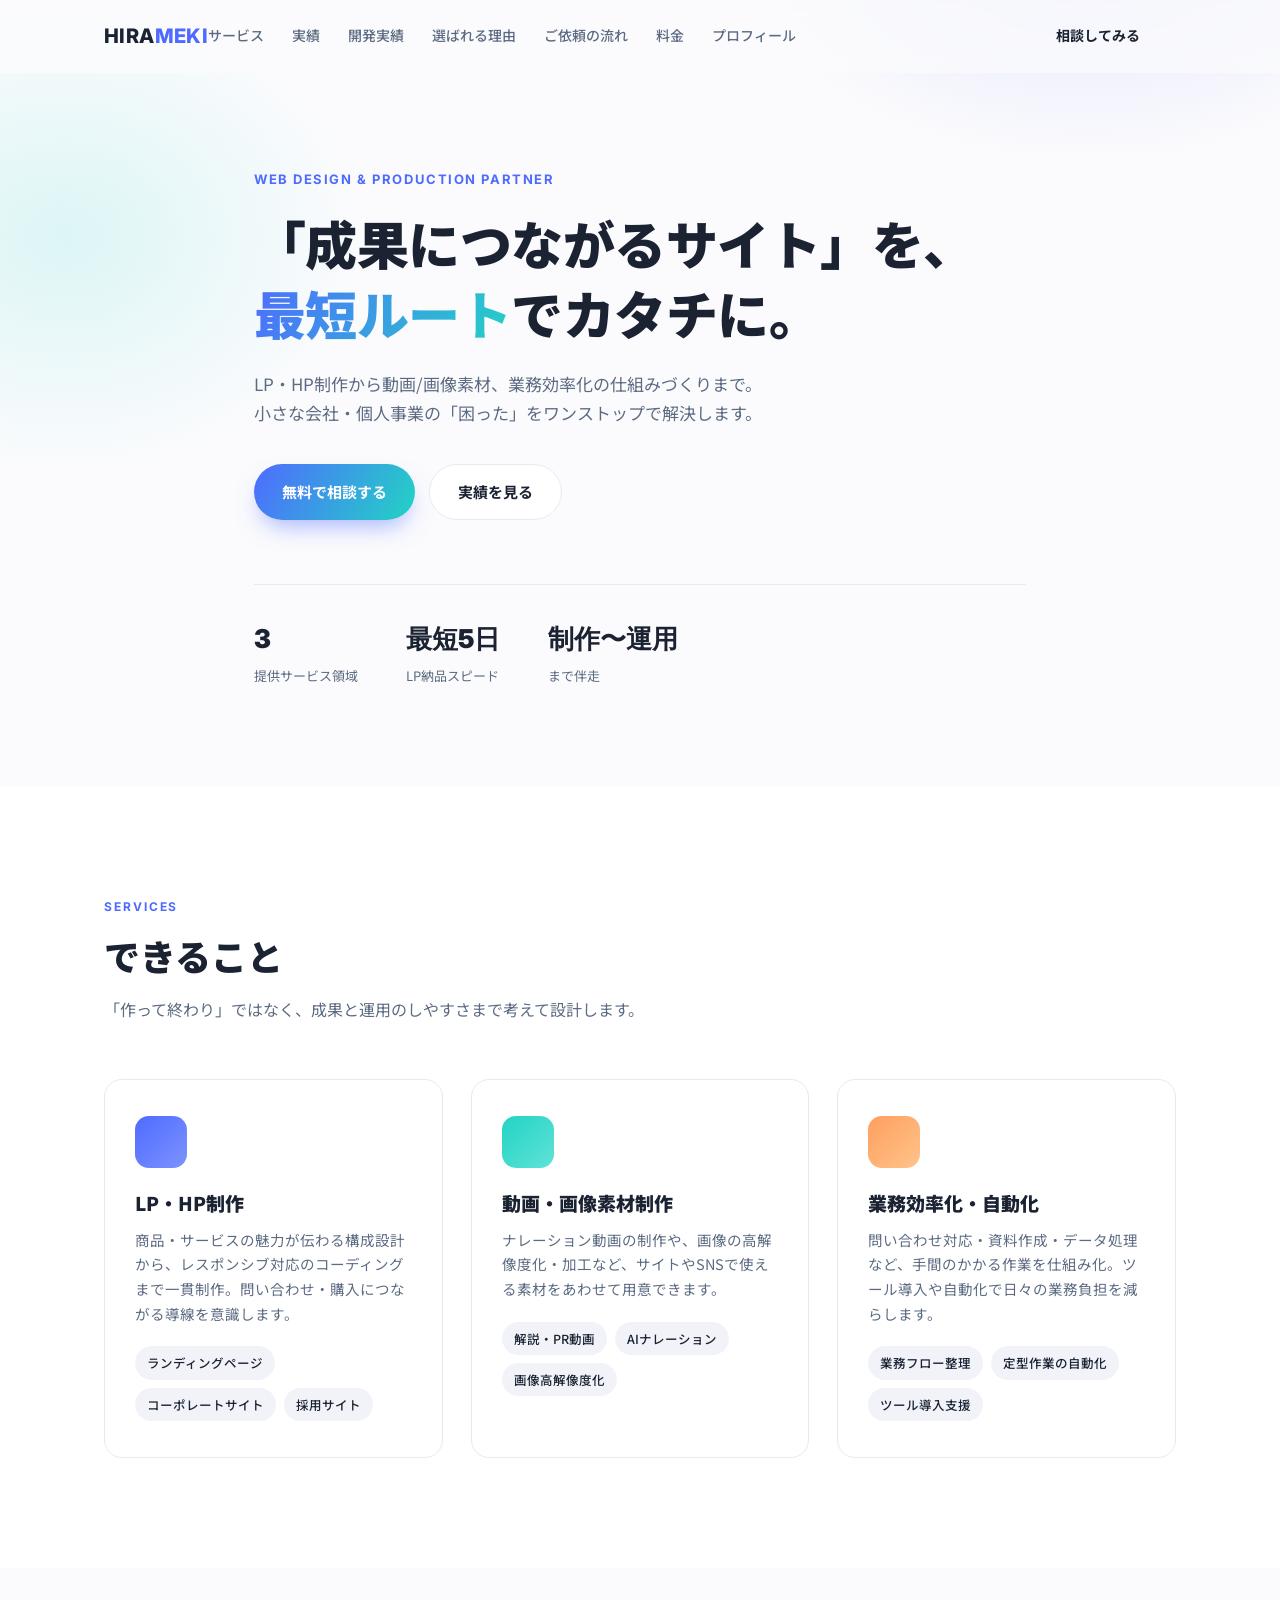
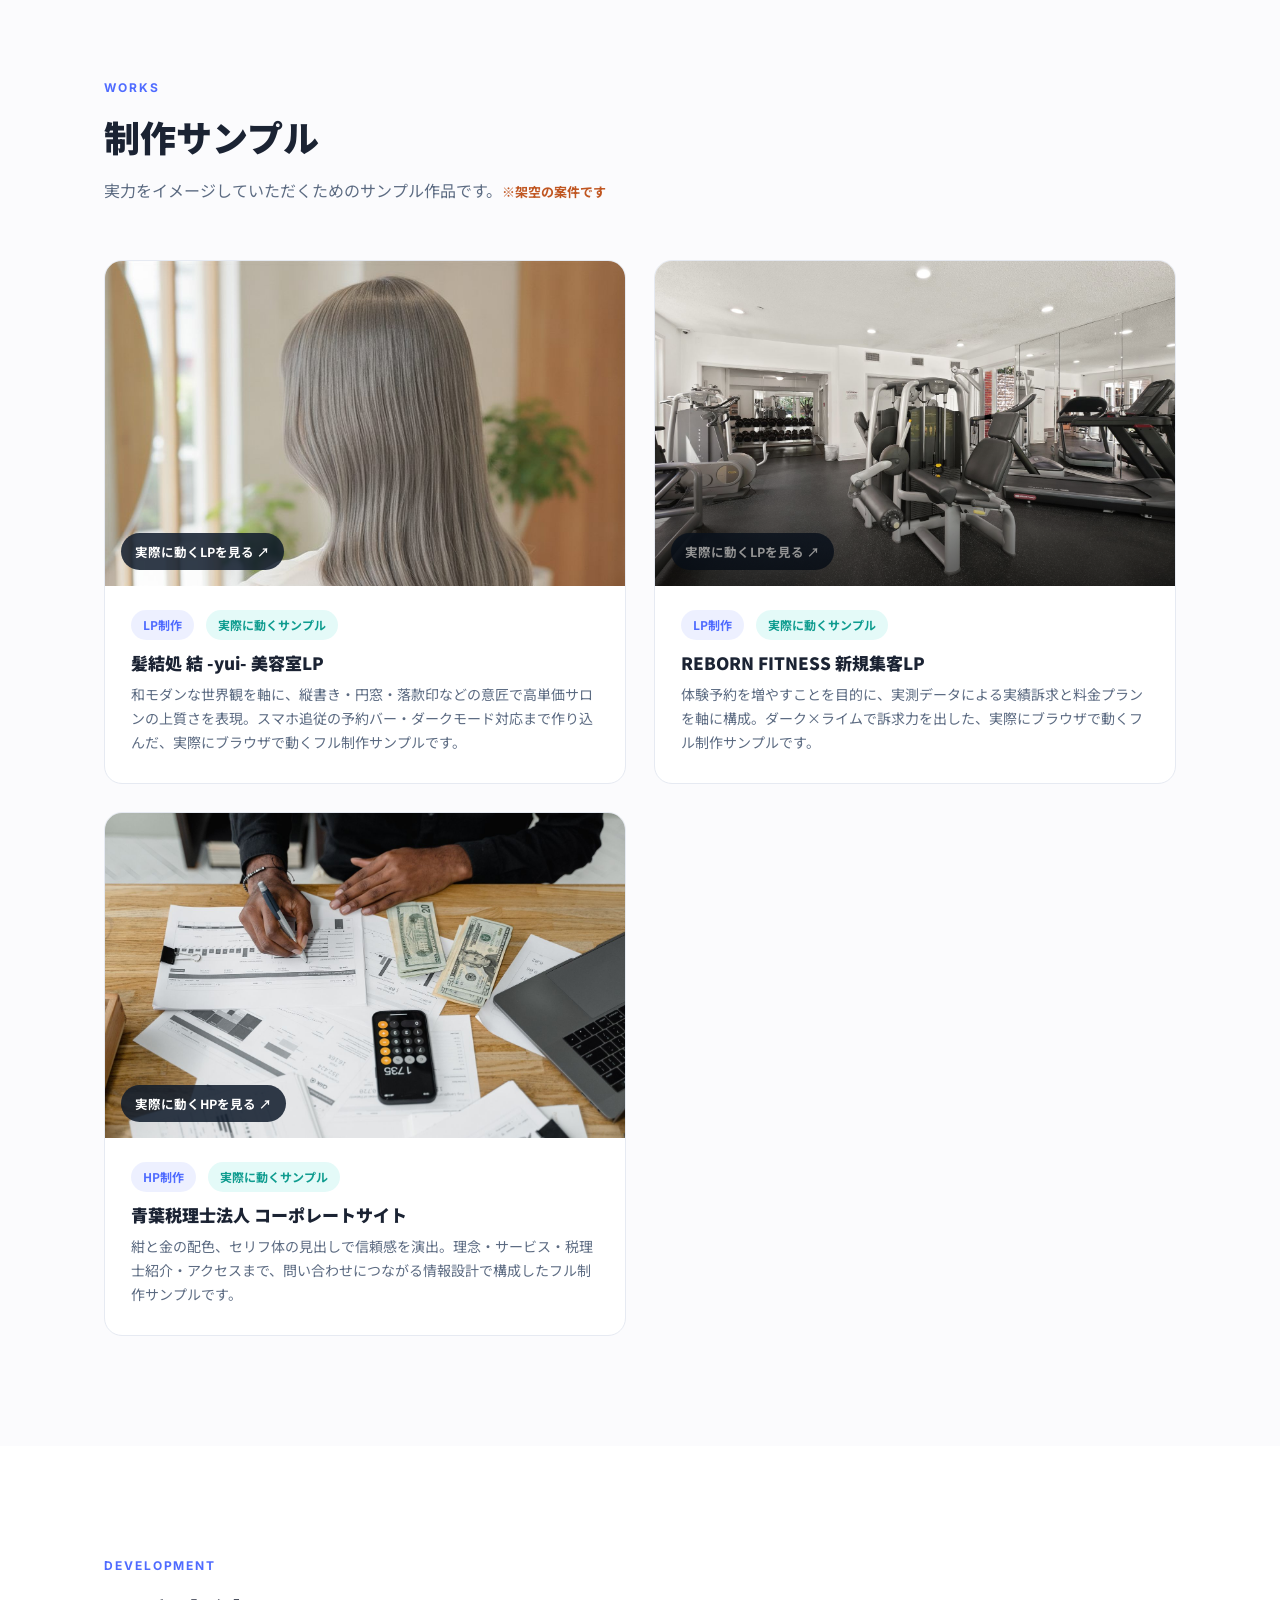
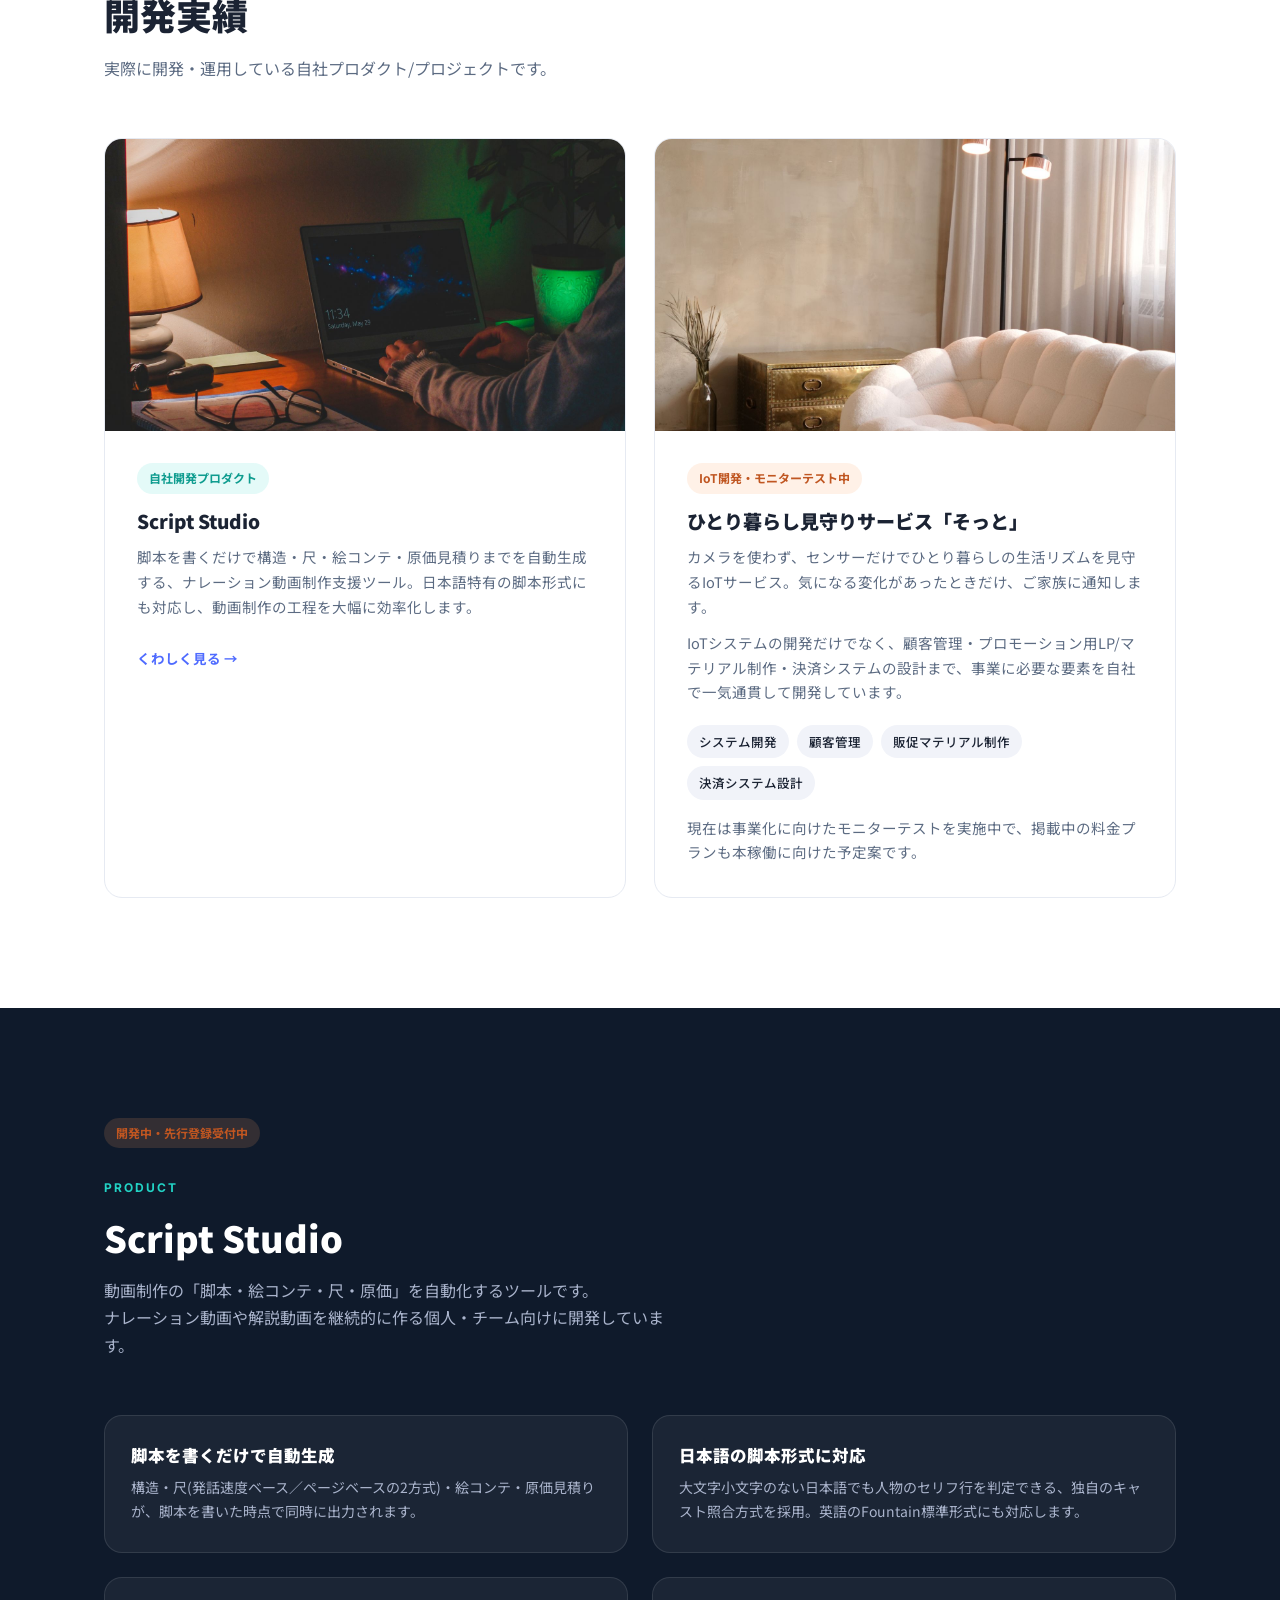
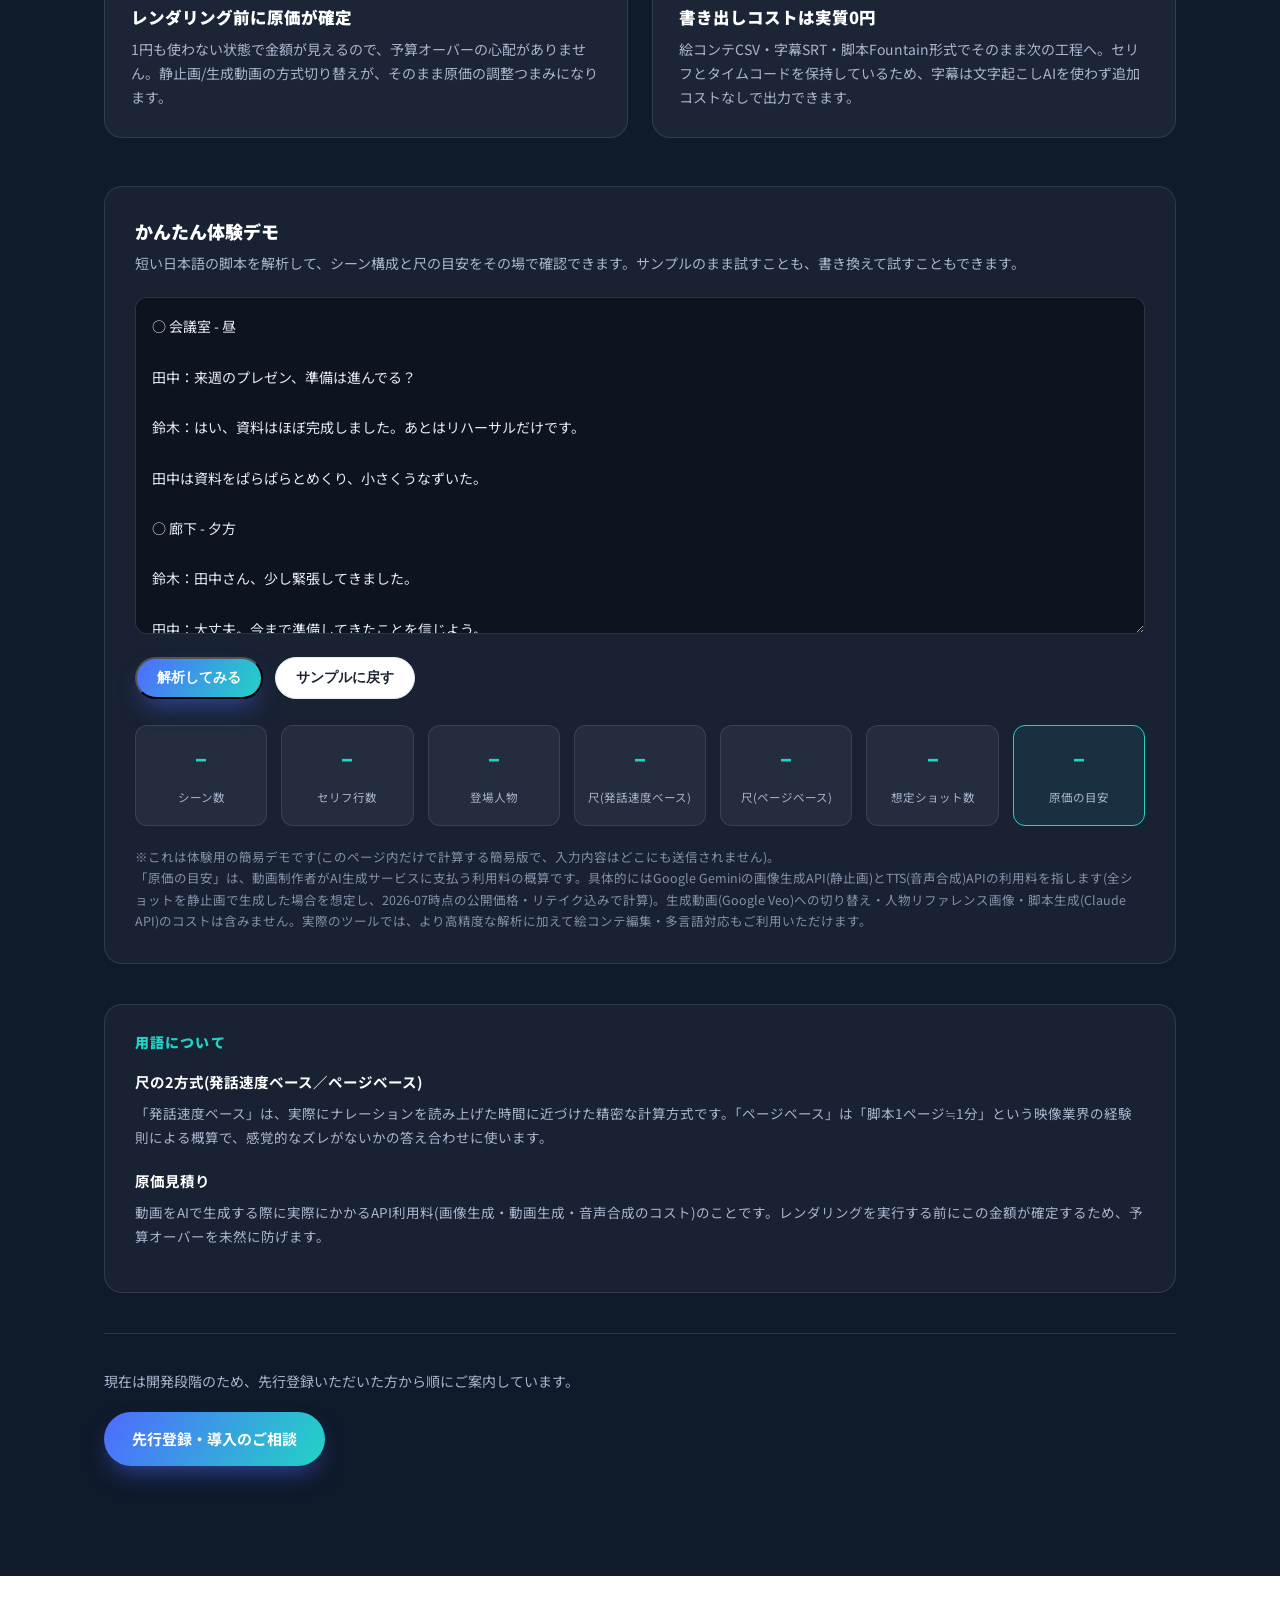
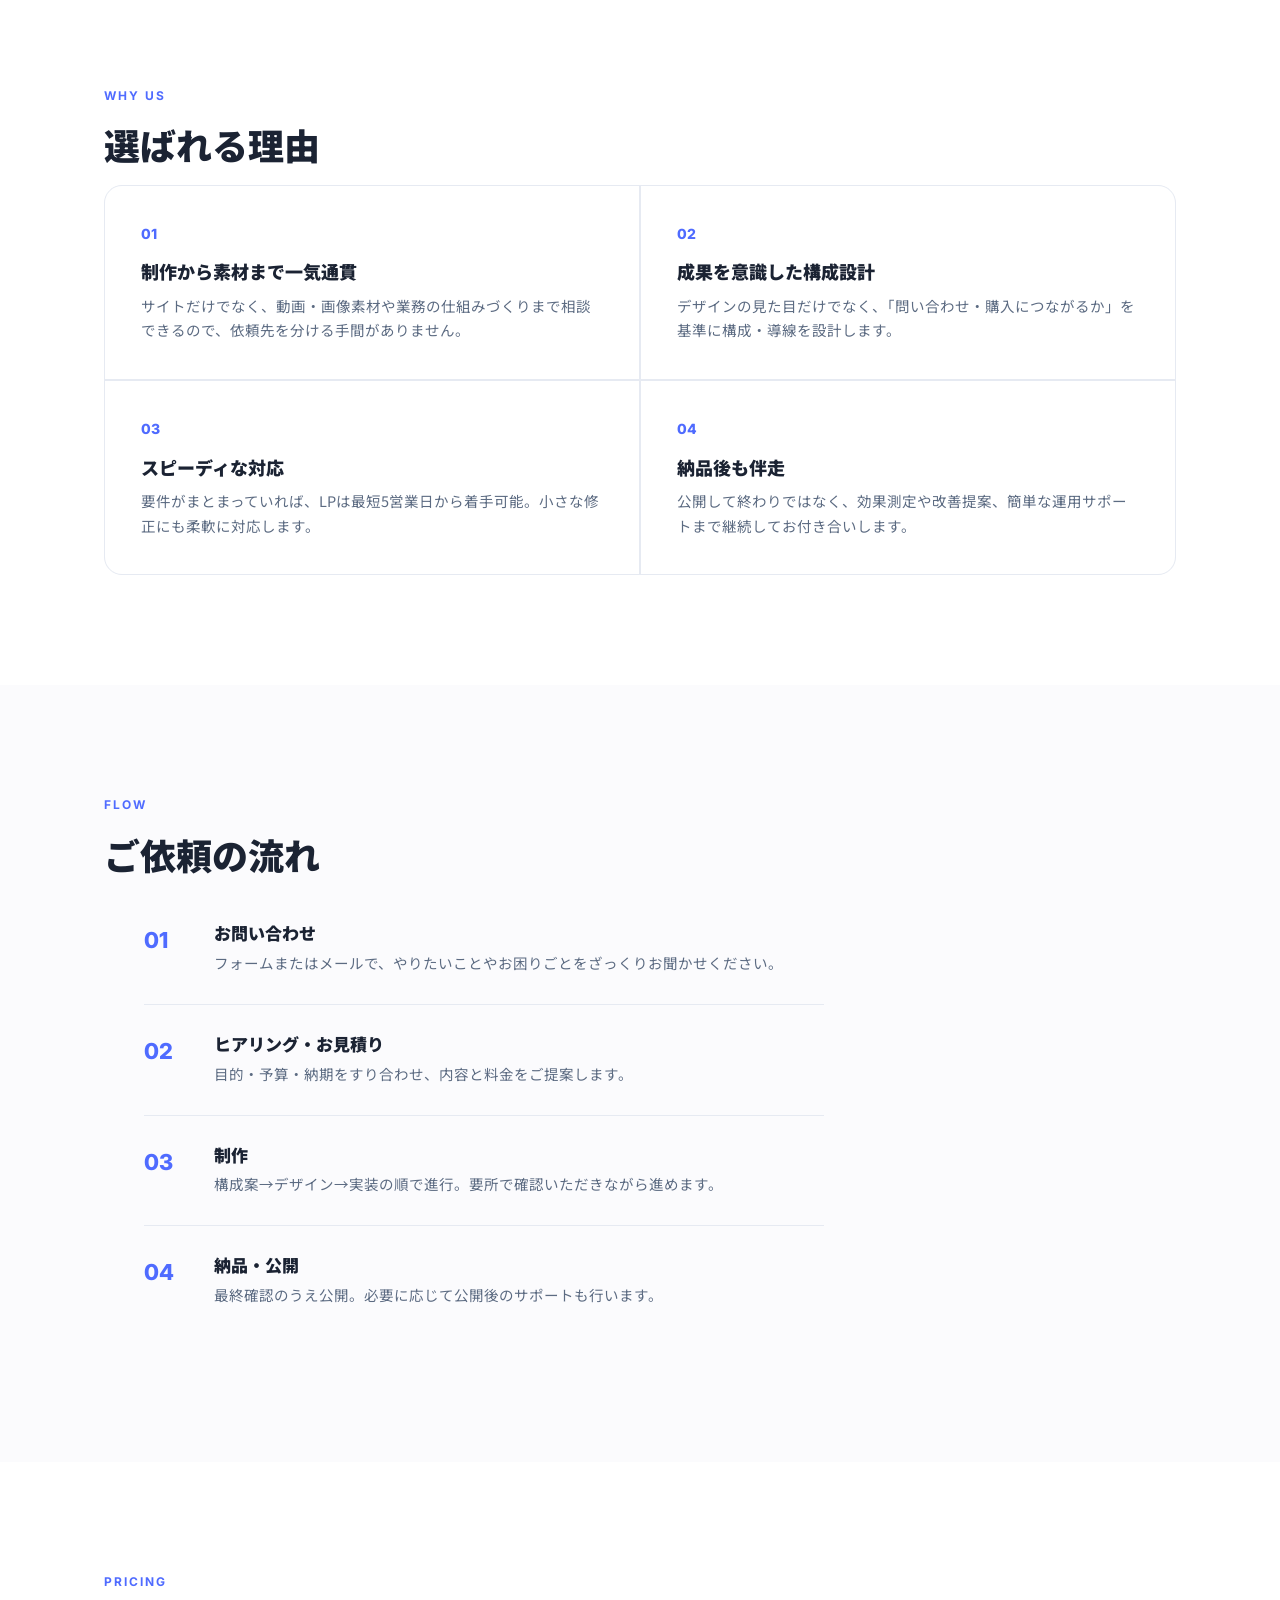
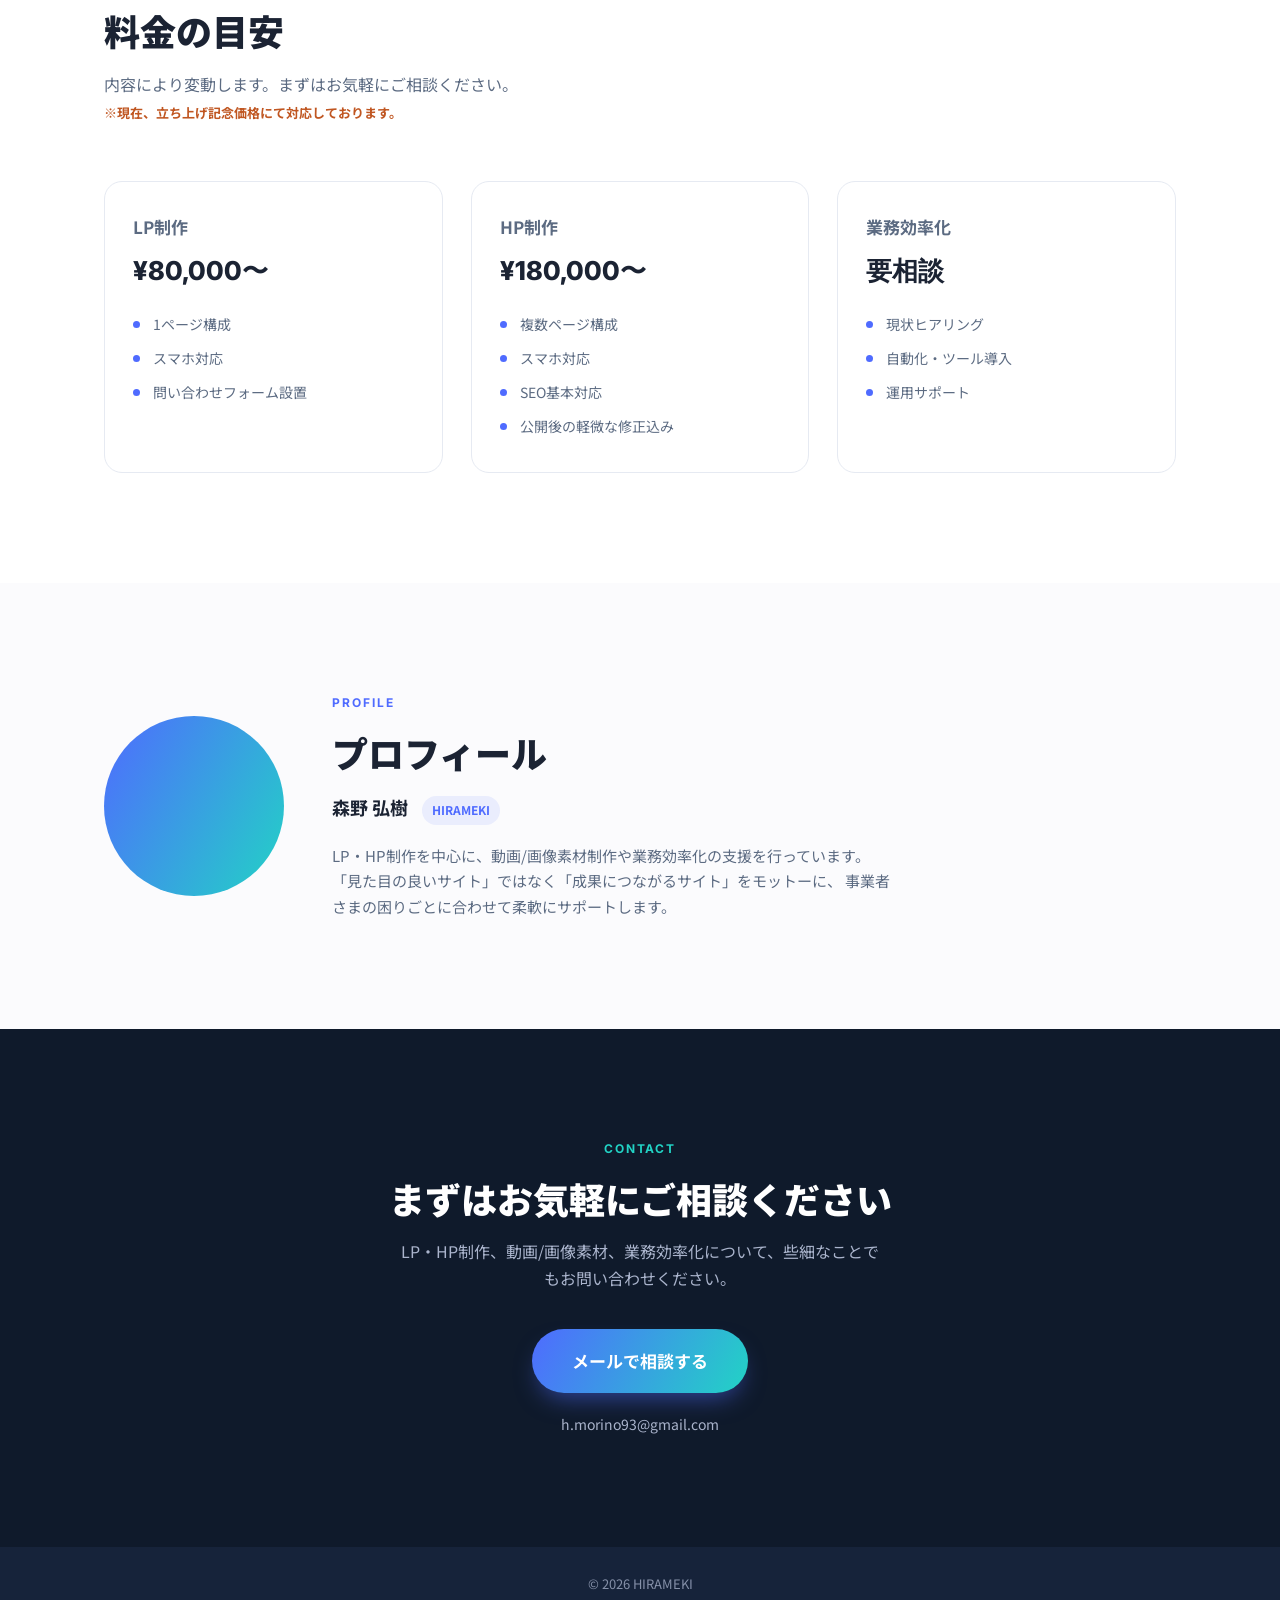
==== index.html @ ff1c71dc "プロフィール氏名・ファビコン・開発実績カードの実写真を追加 - プロフィールに実名(森野弘樹)を追加 - サイト共通ファビコン(favicon.svg)を追加、全ページに適用 - 開発実績(Scrip" ====
<!DOCTYPE html>
<html lang="ja">
<head>
<meta charset="UTF-8">
<meta name="viewport" content="width=device-width, initial-scale=1.0">
<title>HIRAMEKI | LP・HP制作 / 動画・画像素材 / 業務効率化</title>
<link rel="icon" type="image/svg+xml" href="favicon.svg">
<meta name="description" content="LP・HP制作、動画・画像素材制作、業務効率化(自動化)をワンストップでサポートします。">
<link rel="preconnect" href="https://fonts.googleapis.com">
<link href="https://fonts.googleapis.com/css2?family=Noto+Sans+JP:wght@400;500;700;900&family=Inter:wght@400;600;800&display=swap" rel="stylesheet">
<link rel="stylesheet" href="style.css">
</head>
<body>

<header class="site-header" id="header">
  <div class="wrap header-inner">
    <a href="#top" class="logo">HIRA<span>MEKI</span></a>
    <nav class="nav" id="nav">
      <a href="#services">サービス</a>
      <a href="#works">実績</a>
      <a href="#dev">開発実績</a>
      <a href="#strengths">選ばれる理由</a>
      <a href="#flow">ご依頼の流れ</a>
      <a href="#pricing">料金</a>
      <a href="#profile">プロフィール</a>
    </nav>
    <a href="#contact" class="btn btn-small header-cta">相談してみる</a>
    <button class="nav-toggle" id="navToggle" aria-label="メニュー">
      <span></span><span></span><span></span>
    </button>
  </div>
</header>

<main id="top">

  <!-- HERO -->
  <section class="hero">
    <div class="hero-bg" aria-hidden="true"></div>
    <div class="wrap hero-inner">
      <p class="eyebrow reveal">Web Design & Production Partner</p>
      <h1 class="reveal">
        「成果につながるサイト」を、<br>
        <span class="grad-text">最短ルート</span>でカタチに。
      </h1>
      <p class="hero-lead reveal">
        LP・HP制作から動画/画像素材、業務効率化の仕組みづくりまで。<br class="pc-only">
        小さな会社・個人事業の「困った」をワンストップで解決します。
      </p>
      <div class="hero-actions reveal">
        <a href="#contact" class="btn btn-primary">無料で相談する</a>
        <a href="#works" class="btn btn-outline">実績を見る</a>
      </div>
      <ul class="hero-stats reveal">
        <li><strong>3</strong><span>提供サービス領域</span></li>
        <li><strong>最短5日</strong><span>LP納品スピード</span></li>
        <li><strong>制作〜運用</strong><span>まで伴走</span></li>
      </ul>
    </div>
  </section>

  <!-- SERVICES -->
  <section class="services" id="services">
    <div class="wrap">
      <p class="section-eyebrow reveal">SERVICES</p>
      <h2 class="reveal">できること</h2>
      <p class="section-lead reveal">「作って終わり」ではなく、成果と運用のしやすさまで考えて設計します。</p>

      <div class="service-grid">
        <div class="service-card reveal">
          <div class="service-icon icon-lp" aria-hidden="true"></div>
          <h3>LP・HP制作</h3>
          <p>商品・サービスの魅力が伝わる構成設計から、レスポンシブ対応のコーディングまで一貫制作。問い合わせ・購入につながる導線を意識します。</p>
          <ul class="service-tags">
            <li>ランディングページ</li>
            <li>コーポレートサイト</li>
            <li>採用サイト</li>
          </ul>
        </div>

        <div class="service-card reveal">
          <div class="service-icon icon-media" aria-hidden="true"></div>
          <h3>動画・画像素材制作</h3>
          <p>ナレーション動画の制作や、画像の高解像度化・加工など、サイトやSNSで使える素材をあわせて用意できます。</p>
          <ul class="service-tags">
            <li>解説・PR動画</li>
            <li>AIナレーション</li>
            <li>画像高解像度化</li>
          </ul>
        </div>

        <div class="service-card reveal">
          <div class="service-icon icon-ops" aria-hidden="true"></div>
          <h3>業務効率化・自動化</h3>
          <p>問い合わせ対応・資料作成・データ処理など、手間のかかる作業を仕組み化。ツール導入や自動化で日々の業務負担を減らします。</p>
          <ul class="service-tags">
            <li>業務フロー整理</li>
            <li>定型作業の自動化</li>
            <li>ツール導入支援</li>
          </ul>
        </div>
      </div>
    </div>
  </section>

  <!-- WORKS -->
  <section class="works" id="works">
    <div class="wrap">
      <p class="section-eyebrow reveal">WORKS</p>
      <h2 class="reveal">制作サンプル</h2>
      <p class="section-lead reveal">
        実力をイメージしていただくためのサンプル作品です。<span class="note">※架空の案件です</span>
      </p>

      <div class="work-grid">

        <article class="work-card work-card-real reveal">
          <a href="samples/yui-salon-lp.html" target="_blank" rel="noopener" class="work-thumb" style="background-image:url('assets/yui-salon-hero.jpg')">
            <span class="work-thumb-badge">実際に動くLPを見る ↗</span>
          </a>
          <div class="work-info">
            <span class="work-tag">LP制作</span>
            <span class="work-tag work-tag-live">実際に動くサンプル</span>
            <h3>髪結処 結 -yui- 美容室LP</h3>
            <p>和モダンな世界観を軸に、縦書き・円窓・落款印などの意匠で高単価サロンの上質さを表現。スマホ追従の予約バー・ダークモード対応まで作り込んだ、実際にブラウザで動くフル制作サンプルです。</p>
          </div>
        </article>

        <article class="work-card work-card-real reveal">
          <a href="samples/reborn-gym-lp.html" target="_blank" rel="noopener" class="work-thumb work-thumb-dark" style="background-image:url('assets/gym/hero.jpg')" aria-label="REBORN FITNESSのLPを見る">
            <span class="work-thumb-badge">実際に動くLPを見る ↗</span>
          </a>
          <div class="work-info">
            <span class="work-tag">LP制作</span>
            <span class="work-tag work-tag-live">実際に動くサンプル</span>
            <h3>REBORN FITNESS 新規集客LP</h3>
            <p>体験予約を増やすことを目的に、実測データによる実績訴求と料金プランを軸に構成。ダーク×ライムで訴求力を出した、実際にブラウザで動くフル制作サンプルです。</p>
          </div>
        </article>

        <article class="work-card work-card-real reveal">
          <a href="samples/aoba-tax-hp.html" target="_blank" rel="noopener" class="work-thumb" style="background-image:url('assets/tax/hero.jpg')" aria-label="青葉税理士法人のコーポレートサイトを見る">
            <span class="work-thumb-badge">実際に動くHPを見る ↗</span>
          </a>
          <div class="work-info">
            <span class="work-tag">HP制作</span>
            <span class="work-tag work-tag-live">実際に動くサンプル</span>
            <h3>青葉税理士法人 コーポレートサイト</h3>
            <p>紺と金の配色、セリフ体の見出しで信頼感を演出。理念・サービス・税理士紹介・アクセスまで、問い合わせにつながる情報設計で構成したフル制作サンプルです。</p>
          </div>
        </article>

      </div>
    </div>
  </section>

  <!-- DEVELOPMENT ACHIEVEMENTS -->
  <section class="dev" id="dev">
    <div class="wrap">
      <p class="section-eyebrow reveal">DEVELOPMENT</p>
      <h2 class="reveal">開発実績</h2>
      <p class="section-lead reveal">実際に開発・運用している自社プロダクト/プロジェクトです。</p>

      <div class="dev-grid">
        <article class="dev-card reveal">
          <div class="dev-thumb" style="background-image:url('assets/dev/script-studio.jpg')" aria-hidden="true"></div>
          <div class="dev-card-body">
            <span class="status-badge status-live">自社開発プロダクト</span>
            <h3>Script Studio</h3>
            <p>脚本を書くだけで構造・尺・絵コンテ・原価見積りまでを自動生成する、ナレーション動画制作支援ツール。日本語特有の脚本形式にも対応し、動画制作の工程を大幅に効率化します。</p>
            <a href="#script-studio" class="dev-link">くわしく見る →</a>
          </div>
        </article>

        <article class="dev-card reveal">
          <div class="dev-thumb" style="background-image:url('assets/dev/sotto.jpg')" aria-hidden="true"></div>
          <div class="dev-card-body">
            <span class="status-badge status-testing">IoT開発・モニターテスト中</span>
            <h3>ひとり暮らし見守りサービス「そっと」</h3>
            <p>カメラを使わず、センサーだけでひとり暮らしの生活リズムを見守るIoTサービス。気になる変化があったときだけ、ご家族に通知します。</p>
            <p>IoTシステムの開発だけでなく、顧客管理・プロモーション用LP/マテリアル制作・決済システムの設計まで、事業に必要な要素を自社で一気通貫して開発しています。</p>
            <ul class="service-tags">
              <li>システム開発</li>
              <li>顧客管理</li>
              <li>販促マテリアル制作</li>
              <li>決済システム設計</li>
            </ul>
            <p class="dev-note">現在は事業化に向けたモニターテストを実施中で、掲載中の料金プランも本稼働に向けた予定案です。</p>
          </div>
        </article>
      </div>
    </div>
  </section>

  <!-- SCRIPT STUDIO PRODUCT -->
  <section class="product" id="script-studio">
    <div class="wrap">
      <div class="product-head reveal">
        <span class="status-badge status-testing">開発中・先行登録受付中</span>
        <p class="section-eyebrow">PRODUCT</p>
        <h2>Script Studio</h2>
        <p class="section-lead">
          動画制作の「脚本・絵コンテ・尺・原価」を自動化するツールです。<br>
          ナレーション動画や解説動画を継続的に作る個人・チーム向けに開発しています。
        </p>
      </div>

      <div class="product-grid">
        <div class="product-feature reveal">
          <h3>脚本を書くだけで自動生成</h3>
          <p>構造・尺(発話速度ベース／ページベースの2方式)・絵コンテ・原価見積りが、脚本を書いた時点で同時に出力されます。</p>
        </div>
        <div class="product-feature reveal">
          <h3>日本語の脚本形式に対応</h3>
          <p>大文字小文字のない日本語でも人物のセリフ行を判定できる、独自のキャスト照合方式を採用。英語のFountain標準形式にも対応します。</p>
        </div>
        <div class="product-feature reveal">
          <h3>レンダリング前に原価が確定</h3>
          <p>1円も使わない状態で金額が見えるので、予算オーバーの心配がありません。静止画/生成動画の方式切り替えが、そのまま原価の調整つまみになります。</p>
        </div>
        <div class="product-feature reveal">
          <h3>書き出しコストは実質0円</h3>
          <p>絵コンテCSV・字幕SRT・脚本Fountain形式でそのまま次の工程へ。セリフとタイムコードを保持しているため、字幕は文字起こしAIを使わず追加コストなしで出力できます。</p>
        </div>
      </div>

      <div class="demo reveal" id="script-studio-demo">
        <div class="demo-head">
          <h3>かんたん体験デモ</h3>
          <p>短い日本語の脚本を解析して、シーン構成と尺の目安をその場で確認できます。サンプルのまま試すことも、書き換えて試すこともできます。</p>
        </div>
        <div class="demo-body">
          <textarea id="demoScript" class="demo-input" rows="12">○ 会議室 - 昼

田中：来週のプレゼン、準備は進んでる？

鈴木：はい、資料はほぼ完成しました。あとはリハーサルだけです。

田中は資料をぱらぱらとめくり、小さくうなずいた。

○ 廊下 - 夕方

鈴木：田中さん、少し緊張してきました。

田中：大丈夫。今まで準備してきたことを信じよう。</textarea>
          <div class="demo-actions">
            <button type="button" id="demoRun" class="btn btn-primary btn-small">解析してみる</button>
            <button type="button" id="demoReset" class="btn btn-outline btn-small">サンプルに戻す</button>
          </div>
          <div class="demo-result" id="demoResult" hidden>
            <div class="demo-stat"><span class="demo-stat-num" id="statScenes">–</span><span>シーン数</span></div>
            <div class="demo-stat"><span class="demo-stat-num" id="statLines">–</span><span>セリフ行数</span></div>
            <div class="demo-stat"><span class="demo-stat-num" id="statCast">–</span><span>登場人物</span></div>
            <div class="demo-stat"><span class="demo-stat-num" id="statSpeech">–</span><span>尺(発話速度ベース)</span></div>
            <div class="demo-stat"><span class="demo-stat-num" id="statPage">–</span><span>尺(ページベース)</span></div>
            <div class="demo-stat"><span class="demo-stat-num" id="statShots">–</span><span>想定ショット数</span></div>
            <div class="demo-stat demo-stat-cost"><span class="demo-stat-num" id="statCost">–</span><span>原価の目安</span></div>
          </div>
          <p class="demo-disclaimer">
            ※これは体験用の簡易デモです(このページ内だけで計算する簡易版で、入力内容はどこにも送信されません)。<br>
            「原価の目安」は、動画制作者がAI生成サービスに支払う利用料の概算です。具体的にはGoogle Geminiの画像生成API(静止画)とTTS(音声合成)APIの利用料を指します(全ショットを静止画で生成した場合を想定し、2026-07時点の公開価格・リテイク込みで計算)。生成動画(Google Veo)への切り替え・人物リファレンス画像・脚本生成(Claude API)のコストは含みません。実際のツールでは、より高精度な解析に加えて絵コンテ編集・多言語対応もご利用いただけます。
          </p>
        </div>
      </div>

      <div class="product-note reveal">
        <h3>用語について</h3>
        <dl>
          <dt>尺の2方式(発話速度ベース／ページベース)</dt>
          <dd>「発話速度ベース」は、実際にナレーションを読み上げた時間に近づけた精密な計算方式です。「ページベース」は「脚本1ページ≒1分」という映像業界の経験則による概算で、感覚的なズレがないかの答え合わせに使います。</dd>
          <dt>原価見積り</dt>
          <dd>動画をAIで生成する際に実際にかかるAPI利用料(画像生成・動画生成・音声合成のコスト)のことです。レンダリングを実行する前にこの金額が確定するため、予算オーバーを未然に防げます。</dd>
        </dl>
      </div>

      <div class="product-cta reveal">
        <p>現在は開発段階のため、先行登録いただいた方から順にご案内しています。</p>
        <a href="mailto:h.morino93@gmail.com?subject=Script%20Studio%20%E5%85%88%E8%A1%8C%E7%99%BB%E9%8C%B2%E3%81%AE%E3%81%94%E7%9B%B8%E8%AB%87" class="btn btn-primary">
          先行登録・導入のご相談
        </a>
      </div>
    </div>
  </section>

  <!-- STRENGTHS -->
  <section class="strengths" id="strengths">
    <div class="wrap">
      <p class="section-eyebrow reveal">WHY US</p>
      <h2 class="reveal">選ばれる理由</h2>

      <div class="strength-grid">
        <div class="strength-card reveal">
          <span class="strength-num">01</span>
          <h3>制作から素材まで一気通貫</h3>
          <p>サイトだけでなく、動画・画像素材や業務の仕組みづくりまで相談できるので、依頼先を分ける手間がありません。</p>
        </div>
        <div class="strength-card reveal">
          <span class="strength-num">02</span>
          <h3>成果を意識した構成設計</h3>
          <p>デザインの見た目だけでなく、「問い合わせ・購入につながるか」を基準に構成・導線を設計します。</p>
        </div>
        <div class="strength-card reveal">
          <span class="strength-num">03</span>
          <h3>スピーディな対応</h3>
          <p>要件がまとまっていれば、LPは最短5営業日から着手可能。小さな修正にも柔軟に対応します。</p>
        </div>
        <div class="strength-card reveal">
          <span class="strength-num">04</span>
          <h3>納品後も伴走</h3>
          <p>公開して終わりではなく、効果測定や改善提案、簡単な運用サポートまで継続してお付き合いします。</p>
        </div>
      </div>
    </div>
  </section>

  <!-- FLOW -->
  <section class="flow" id="flow">
    <div class="wrap">
      <p class="section-eyebrow reveal">FLOW</p>
      <h2 class="reveal">ご依頼の流れ</h2>

      <ol class="flow-list">
        <li class="reveal">
          <span class="flow-step">01</span>
          <div>
            <h3>お問い合わせ</h3>
            <p>フォームまたはメールで、やりたいことやお困りごとをざっくりお聞かせください。</p>
          </div>
        </li>
        <li class="reveal">
          <span class="flow-step">02</span>
          <div>
            <h3>ヒアリング・お見積り</h3>
            <p>目的・予算・納期をすり合わせ、内容と料金をご提案します。</p>
          </div>
        </li>
        <li class="reveal">
          <span class="flow-step">03</span>
          <div>
            <h3>制作</h3>
            <p>構成案→デザイン→実装の順で進行。要所で確認いただきながら進めます。</p>
          </div>
        </li>
        <li class="reveal">
          <span class="flow-step">04</span>
          <div>
            <h3>納品・公開</h3>
            <p>最終確認のうえ公開。必要に応じて公開後のサポートも行います。</p>
          </div>
        </li>
      </ol>
    </div>
  </section>

  <!-- PRICING -->
  <section class="pricing" id="pricing">
    <div class="wrap">
      <p class="section-eyebrow reveal">PRICING</p>
      <h2 class="reveal">料金の目安</h2>
      <p class="section-lead reveal">内容により変動します。まずはお気軽にご相談ください。<br><span class="note">※現在、立ち上げ記念価格にて対応しております。</span></p>

      <div class="price-grid">
        <div class="price-card reveal">
          <h3>LP制作</h3>
          <p class="price">¥80,000〜</p>
          <ul>
            <li>1ページ構成</li>
            <li>スマホ対応</li>
            <li>問い合わせフォーム設置</li>
          </ul>
        </div>
        <div class="price-card reveal">
          <h3>HP制作</h3>
          <p class="price">¥180,000〜</p>
          <ul>
            <li>複数ページ構成</li>
            <li>スマホ対応</li>
            <li>SEO基本対応</li>
            <li>公開後の軽微な修正込み</li>
          </ul>
        </div>
        <div class="price-card reveal">
          <h3>業務効率化</h3>
          <p class="price">要相談</p>
          <ul>
            <li>現状ヒアリング</li>
            <li>自動化・ツール導入</li>
            <li>運用サポート</li>
          </ul>
        </div>
      </div>
    </div>
  </section>

  <!-- PROFILE -->
  <section class="profile" id="profile">
    <div class="wrap profile-inner">
      <div class="profile-photo reveal" aria-hidden="true"></div>
      <div class="profile-text reveal">
        <p class="section-eyebrow">PROFILE</p>
        <h2>プロフィール</h2>
        <p class="profile-name">森野 弘樹 <span>HIRAMEKI</span></p>
        <p>
          LP・HP制作を中心に、動画/画像素材制作や業務効率化の支援を行っています。
          「見た目の良いサイト」ではなく「成果につながるサイト」をモットーに、
          事業者さまの困りごとに合わせて柔軟にサポートします。
        </p>
      </div>
    </div>
  </section>

  <!-- CONTACT -->
  <section class="contact" id="contact">
    <div class="wrap contact-inner">
      <p class="section-eyebrow reveal light">CONTACT</p>
      <h2 class="reveal light">まずはお気軽にご相談ください</h2>
      <p class="reveal light contact-lead">LP・HP制作、動画/画像素材、業務効率化について、些細なことでもお問い合わせください。</p>
      <a href="mailto:h.morino93@gmail.com?subject=%E3%81%8A%E5%95%8F%E3%81%84%E5%90%88%E3%82%8F%E3%81%9B" class="btn btn-primary btn-large reveal">
        メールで相談する
      </a>
      <p class="contact-mail reveal">h.morino93@gmail.com</p>
    </div>
  </section>

</main>

<footer class="site-footer">
  <div class="wrap footer-inner">
    <span>© 2026 HIRAMEKI</span>
  </div>
</footer>

<script src="script.js"></script>
</body>
</html>
---- style.css ----
:root{
  --navy:#0f1a2b;
  --navy-2:#16233a;
  --ink:#1b2333;
  --muted:#5c6b82;
  --line:#e6eaf2;
  --bg:#fbfbfd;
  --card:#ffffff;
  --accent:#4f6bff;
  --accent-2:#22d3c5;
  --grad: linear-gradient(120deg,var(--accent),var(--accent-2));
  --radius:18px;
  --shadow: 0 20px 40px -20px rgba(15,26,43,.25);
  --maxw:1120px;
}

*{box-sizing:border-box;}
html{scroll-behavior:smooth;}
body{
  margin:0;
  font-family:"Noto Sans JP","Inter",-apple-system,BlinkMacSystemFont,sans-serif;
  color:var(--ink);
  background:var(--bg);
  line-height:1.7;
  -webkit-font-smoothing:antialiased;
}
img{max-width:100%;display:block;}
a{color:inherit;text-decoration:none;}
ul{list-style:none;margin:0;padding:0;}
h1,h2,h3{margin:0;line-height:1.35;font-weight:900;}
p{margin:0;}

.wrap{max-width:var(--maxw);margin:0 auto;padding:0 24px;}
.pc-only{display:inline;}
@media (max-width:640px){ .pc-only{display:none;} }

/* ---------- Buttons ---------- */
.btn{
  display:inline-flex;align-items:center;justify-content:center;
  padding:14px 28px;border-radius:999px;font-weight:700;font-size:15px;
  transition:transform .2s ease, box-shadow .2s ease, background .2s ease;
  white-space:nowrap;
}
.btn-primary{background:var(--grad);color:#fff;box-shadow:0 12px 24px -8px rgba(79,107,255,.55);}
.btn-primary:hover{transform:translateY(-2px);box-shadow:0 16px 30px -8px rgba(79,107,255,.6);}
.btn-outline{border:1.5px solid var(--line);color:var(--ink);background:#fff;}
.btn-outline:hover{border-color:var(--accent);color:var(--accent);}
.btn-small{padding:10px 20px;font-size:14px;}
.btn-large{padding:18px 40px;font-size:17px;}

/* ---------- Header ---------- */
.site-header{
  position:fixed;top:0;left:0;right:0;z-index:100;
  background:rgba(251,251,253,.75);
  backdrop-filter:blur(10px);
  border-bottom:1px solid transparent;
  transition:border-color .2s ease, background .2s ease;
}
.site-header.scrolled{border-bottom-color:var(--line);background:rgba(251,251,253,.92);}
.header-inner{
  display:flex;align-items:center;justify-content:space-between;
  height:72px;
}
.logo{font-family:"Inter",sans-serif;font-weight:800;font-size:20px;letter-spacing:.02em;}
.logo span{color:var(--accent);}
.nav{display:flex;gap:28px;}
.nav a{font-size:14px;font-weight:500;color:var(--muted);transition:color .2s ease;}
.nav a:hover{color:var(--ink);}
.header-cta{margin-left:auto;margin-right:16px;}
.nav-toggle{
  display:none;flex-direction:column;gap:5px;background:none;border:0;cursor:pointer;padding:8px;
}
.nav-toggle span{width:22px;height:2px;background:var(--ink);border-radius:2px;transition:.2s;}

@media (max-width:860px){
  .nav{
    position:fixed;top:72px;left:0;right:0;
    background:#fff;border-bottom:1px solid var(--line);
    flex-direction:column;padding:16px 24px 24px;gap:4px;
    transform:translateY(-8px);opacity:0;pointer-events:none;
    transition:.2s ease;
  }
  .nav.open{transform:translateY(0);opacity:1;pointer-events:auto;}
  .nav a{padding:12px 4px;border-bottom:1px solid var(--line);}
  .header-cta{display:none;}
  .nav-toggle{display:flex;}
}

/* ---------- Hero ---------- */
.hero{
  position:relative;
  padding:168px 0 100px;
  overflow:hidden;
}
.hero-bg{
  position:absolute;inset:0;z-index:-1;
  background:
    radial-gradient(600px 400px at 85% -10%, rgba(79,107,255,.16), transparent 60%),
    radial-gradient(500px 400px at 5% 30%, rgba(34,211,197,.14), transparent 60%);
}
.hero-inner{max-width:820px;}
.eyebrow{
  font-family:"Inter",sans-serif;font-weight:700;font-size:13px;letter-spacing:.12em;
  color:var(--accent);text-transform:uppercase;margin-bottom:18px;
}
.hero h1{font-size:clamp(32px,5vw,52px);letter-spacing:-.01em;}
.grad-text{
  background:var(--grad);-webkit-background-clip:text;background-clip:text;color:transparent;
}
.hero-lead{margin-top:22px;font-size:17px;color:var(--muted);max-width:600px;}
.hero-actions{margin-top:36px;display:flex;gap:14px;flex-wrap:wrap;}
.hero-stats{
  margin-top:64px;display:flex;gap:48px;flex-wrap:wrap;
  padding-top:32px;border-top:1px solid var(--line);
}
.hero-stats li{display:flex;flex-direction:column;gap:4px;}
.hero-stats strong{font-size:26px;font-weight:900;font-family:"Inter",sans-serif;}
.hero-stats span{font-size:13px;color:var(--muted);}

/* ---------- Section commons ---------- */
section{padding:110px 0;}
.section-eyebrow{
  font-family:"Inter",sans-serif;font-weight:700;font-size:12px;letter-spacing:.16em;
  color:var(--accent);text-transform:uppercase;margin-bottom:14px;
}
h2{font-size:clamp(26px,3.4vw,36px);margin-bottom:16px;}
.section-lead{color:var(--muted);font-size:16px;max-width:560px;margin-bottom:56px;}
.note{color:#c05621;font-weight:700;font-size:13px;}

/* ---------- Services ---------- */
.services{background:#fff;}
.service-grid{display:grid;grid-template-columns:repeat(3,1fr);gap:28px;}
.service-card{
  background:var(--card);border:1px solid var(--line);border-radius:var(--radius);
  padding:36px 30px;transition:transform .25s ease, box-shadow .25s ease;
}
.service-card:hover{transform:translateY(-6px);box-shadow:var(--shadow);}
.service-icon{width:52px;height:52px;border-radius:14px;margin-bottom:22px;position:relative;}
.icon-lp{background:linear-gradient(135deg,#4f6bff,#7c93ff);}
.icon-media{background:linear-gradient(135deg,#22d3c5,#5fe3d6);}
.icon-ops{background:linear-gradient(135deg,#ff9f5f,#ffc38a);}
.service-card h3{font-size:19px;margin-bottom:12px;}
.service-card p{color:var(--muted);font-size:14.5px;}
.service-tags{display:flex;flex-wrap:wrap;gap:8px;margin-top:20px;}
.service-tags li{
  font-size:12.5px;background:#f1f3f9;color:var(--ink);
  padding:6px 12px;border-radius:999px;font-weight:500;
}

/* ---------- Works ---------- */
.works{background:var(--bg);}
.work-grid{display:grid;grid-template-columns:repeat(2,1fr);gap:28px;}
.work-card{
  background:var(--card);border:1px solid var(--line);border-radius:var(--radius);
  overflow:hidden;transition:transform .25s ease, box-shadow .25s ease;
}
.work-card:hover{transform:translateY(-6px);box-shadow:var(--shadow);}
.work-info{padding:24px 26px 28px;}
.work-tag{
  display:inline-block;font-size:12px;font-weight:700;color:var(--accent);
  background:rgba(79,107,255,.1);padding:5px 12px;border-radius:999px;margin-bottom:12px;
  margin-right:8px;
}
.work-tag-live{color:#0f9c8f;background:rgba(34,211,197,.12);}
.work-thumb{
  display:block;position:relative;aspect-ratio:16/10;background-size:cover;background-position:center top;
}
.work-thumb-badge{
  position:absolute;left:16px;bottom:16px;background:rgba(15,26,43,.85);color:#fff;
  font-size:12.5px;font-weight:700;padding:8px 14px;border-radius:999px;
}
.work-thumb-dark::after{
  content:"";position:absolute;inset:0;
  background:linear-gradient(0deg, rgba(0,0,0,.55) 0%, rgba(0,0,0,0) 45%);
}
.work-info h3{font-size:17px;margin-bottom:8px;}
.work-info p{color:var(--muted);font-size:14px;}

/* ---------- Development achievements ---------- */
.dev{background:#fff;}
.dev-grid{display:grid;grid-template-columns:repeat(2,1fr);gap:28px;}
.dev-card{
  background:var(--card);border:1px solid var(--line);border-radius:var(--radius);
  overflow:hidden;transition:transform .25s ease, box-shadow .25s ease;
}
.dev-card:hover{transform:translateY(-6px);box-shadow:var(--shadow);}
.dev-thumb{aspect-ratio:16/9;background-size:cover;background-position:center;}
.dev-card-body{padding:32px;}
.status-badge{
  display:inline-block;font-size:12px;font-weight:700;padding:5px 12px;border-radius:999px;
  margin-bottom:14px;
}
.status-live{background:rgba(34,211,197,.12);color:#0f9c8f;}
.status-testing{background:rgba(255,159,95,.15);color:#c05621;}
.dev-card h3{font-size:19px;margin-bottom:12px;}
.dev-card p{color:var(--muted);font-size:14.5px;}
.dev-card p:not(:last-child){margin-bottom:12px;}
.dev-card .service-tags{margin-bottom:16px;}
.dev-note{font-size:12.5px;color:#8590a8;}
.dev-link{
  display:inline-block;margin-top:16px;font-size:13.5px;font-weight:700;color:var(--accent);
}
.dev-link:hover{text-decoration:underline;}

/* ---------- Product (Script Studio) ---------- */
.product{background:var(--navy);color:#fff;}
.product-head{max-width:640px;margin-bottom:56px;}
.product .section-eyebrow{color:var(--accent-2);margin-top:16px;}
.product h2{color:#fff;}
.product .section-lead{color:#aab4cc;margin-bottom:0;}
.product-grid{display:grid;grid-template-columns:repeat(2,1fr);gap:24px;margin-bottom:48px;}
.product-feature{
  background:rgba(255,255,255,.05);border:1px solid rgba(255,255,255,.1);
  border-radius:var(--radius);padding:28px 26px;
}
.product-feature h3{font-size:16.5px;color:#fff;margin-bottom:10px;}
.product-feature p{color:#aab4cc;font-size:14px;}
.demo{
  background:rgba(255,255,255,.04);border:1px solid rgba(255,255,255,.1);
  border-radius:var(--radius);padding:32px 30px;margin-bottom:40px;
}
.demo-head h3{color:#fff;font-size:18px;margin-bottom:8px;}
.demo-head p{color:#aab4cc;font-size:14px;margin-bottom:22px;}
.demo-input{
  width:100%;min-height:200px;resize:vertical;box-sizing:border-box;
  background:#0c1420;border:1px solid rgba(255,255,255,.14);border-radius:12px;
  color:#e8ecf6;padding:16px;font-family:"Noto Sans JP",sans-serif;font-size:14px;line-height:1.8;
}
.demo-input:focus{outline:2px solid var(--accent-2);outline-offset:2px;}
.demo-actions{display:flex;gap:12px;margin-top:16px;flex-wrap:wrap;}
.demo-result{
  display:grid;grid-template-columns:repeat(auto-fit,minmax(110px,1fr));gap:14px;margin-top:26px;
}
.demo-stat{
  background:rgba(255,255,255,.05);border:1px solid rgba(255,255,255,.1);border-radius:12px;
  padding:16px 10px;text-align:center;
}
.demo-stat-num{display:block;font-family:"Inter",sans-serif;font-weight:800;font-size:20px;color:var(--accent-2);margin-bottom:6px;}
.demo-stat span:last-child{font-size:11.5px;color:#aab4cc;}
.demo-stat-cost{border-color:var(--accent-2);background:rgba(34,211,197,.08);}
.demo-disclaimer{margin-top:20px;font-size:12.5px;color:#8590a8;line-height:1.7;}

.product-note{
  background:rgba(255,255,255,.04);border:1px solid rgba(255,255,255,.1);
  border-radius:var(--radius);padding:28px 30px;margin-bottom:40px;
}
.product-note h3{font-size:14px;color:var(--accent-2);text-transform:uppercase;letter-spacing:.08em;margin-bottom:18px;}
.product-note dt{font-size:14.5px;font-weight:700;color:#fff;margin-bottom:6px;}
.product-note dd{margin:0 0 20px;color:#aab4cc;font-size:13.5px;line-height:1.8;}
.product-note dd:last-child{margin-bottom:0;}
.product-cta{
  border-top:1px solid rgba(255,255,255,.12);padding-top:36px;
  display:flex;flex-direction:column;align-items:flex-start;gap:18px;
}
.product-cta p{color:#aab4cc;font-size:14px;}

/* ---------- Strengths ---------- */
.strengths{background:#fff;}
.strength-grid{display:grid;grid-template-columns:repeat(2,1fr);gap:2px;background:var(--line);border:1px solid var(--line);border-radius:var(--radius);overflow:hidden;}
.strength-card{background:var(--card);padding:36px;}
.strength-num{
  font-family:"Inter",sans-serif;font-weight:800;font-size:14px;color:var(--accent);
  display:block;margin-bottom:14px;
}
.strength-card h3{font-size:18px;margin-bottom:10px;}
.strength-card p{color:var(--muted);font-size:14.5px;}

/* ---------- Flow ---------- */
.flow{background:var(--bg);}
.flow-list{display:flex;flex-direction:column;gap:0;max-width:720px;}
.flow-list li{
  display:flex;gap:26px;padding:28px 0;border-bottom:1px solid var(--line);align-items:flex-start;
}
.flow-list li:last-child{border-bottom:0;}
.flow-step{
  font-family:"Inter",sans-serif;font-weight:800;font-size:22px;color:var(--accent);
  min-width:44px;
}
.flow-list h3{font-size:17px;margin-bottom:6px;}
.flow-list p{color:var(--muted);font-size:14.5px;}

/* ---------- Pricing ---------- */
.pricing{background:#fff;}
.price-grid{display:grid;grid-template-columns:repeat(3,1fr);gap:28px;}
.price-card{
  position:relative;border:1px solid var(--line);border-radius:var(--radius);
  padding:34px 28px;text-align:left;
}
.price-card h3{font-size:17px;margin-bottom:10px;color:var(--muted);font-weight:700;}
.price{font-family:"Inter",sans-serif;font-weight:800;font-size:26px;margin-bottom:20px;}
.price-card ul{display:flex;flex-direction:column;gap:10px;}
.price-card li{font-size:14px;color:var(--muted);padding-left:20px;position:relative;}
.price-card li::before{content:"";position:absolute;left:0;top:8px;width:7px;height:7px;border-radius:50%;background:var(--accent);}

/* ---------- Profile ---------- */
.profile{background:var(--bg);}
.profile-inner{display:flex;gap:48px;align-items:center;}
.profile-photo{
  width:180px;height:180px;border-radius:50%;flex-shrink:0;
  background:var(--grad);opacity:.9;
}
.profile-text{max-width:560px;}
.profile-name{font-size:18px;font-weight:700;margin:16px 0 18px;}
.profile-name span{
  display:inline-block;margin-left:10px;font-size:12px;font-weight:700;color:var(--accent);
  background:rgba(79,107,255,.1);padding:4px 10px;border-radius:999px;vertical-align:middle;
}
.profile-text p:last-child{color:var(--muted);font-size:15px;margin-top:6px;}

/* ---------- Contact ---------- */
.contact{background:var(--navy);color:#fff;text-align:center;}
.contact-inner{display:flex;flex-direction:column;align-items:center;}
.light{color:#fff;}
.contact .section-eyebrow{color:var(--accent-2);}
.contact-lead{color:#aab4cc;max-width:480px;margin:0 auto 36px;}
.contact-mail{margin-top:20px;color:#aab4cc;font-size:14px;}

/* ---------- Footer ---------- */
.site-footer{background:var(--navy-2);color:#8590a8;padding:26px 0;}
.footer-inner{font-size:13px;text-align:center;}

/* ---------- Reveal animation ---------- */
.reveal{opacity:0;transform:translateY(18px);transition:opacity .6s ease, transform .6s ease;}
.reveal.in{opacity:1;transform:translateY(0);}

/* ---------- Responsive ---------- */
@media (max-width:900px){
  .service-grid{grid-template-columns:1fr;}
  .work-grid{grid-template-columns:1fr;}
  .dev-grid{grid-template-columns:1fr;}
  .product-grid{grid-template-columns:1fr;}
  .strength-grid{grid-template-columns:1fr;}
  .price-grid{grid-template-columns:1fr;}
  .profile-inner{flex-direction:column;text-align:center;}
  section{padding:80px 0;}
  .hero{padding:140px 0 70px;}
}
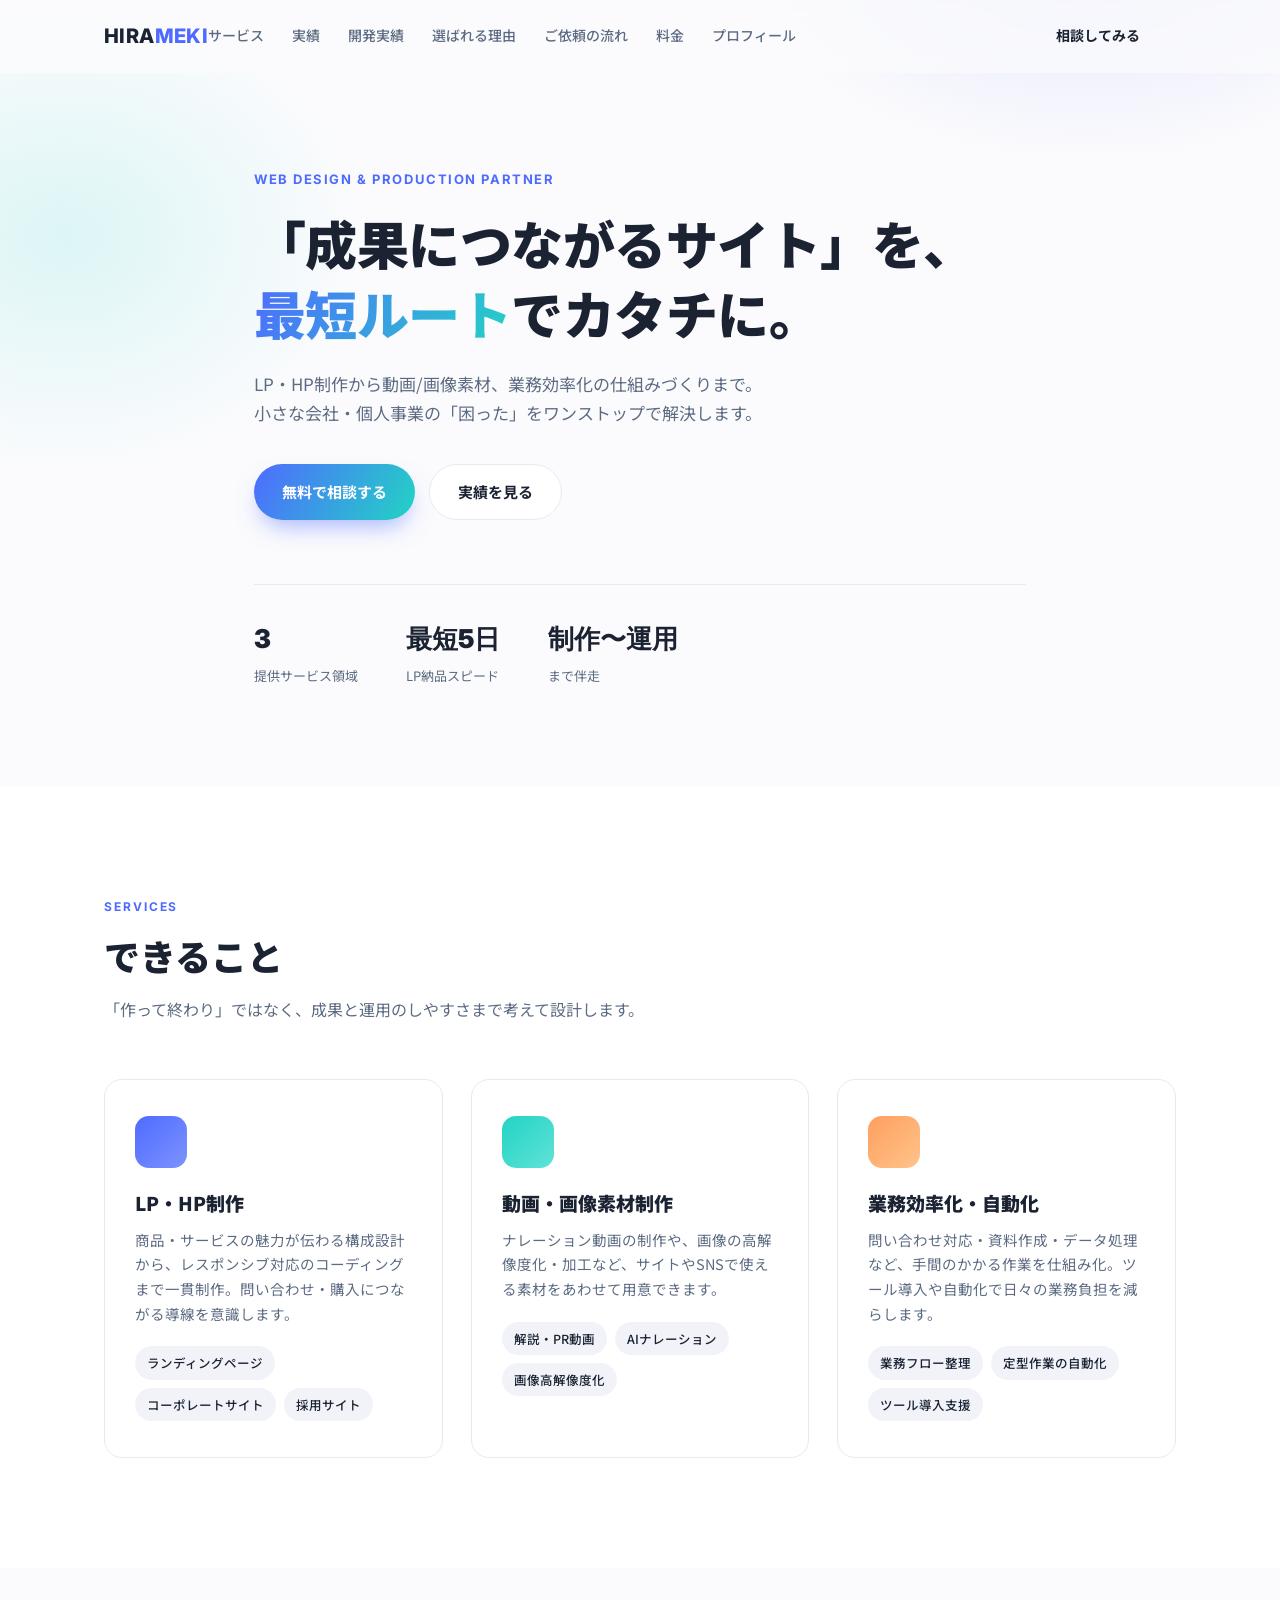
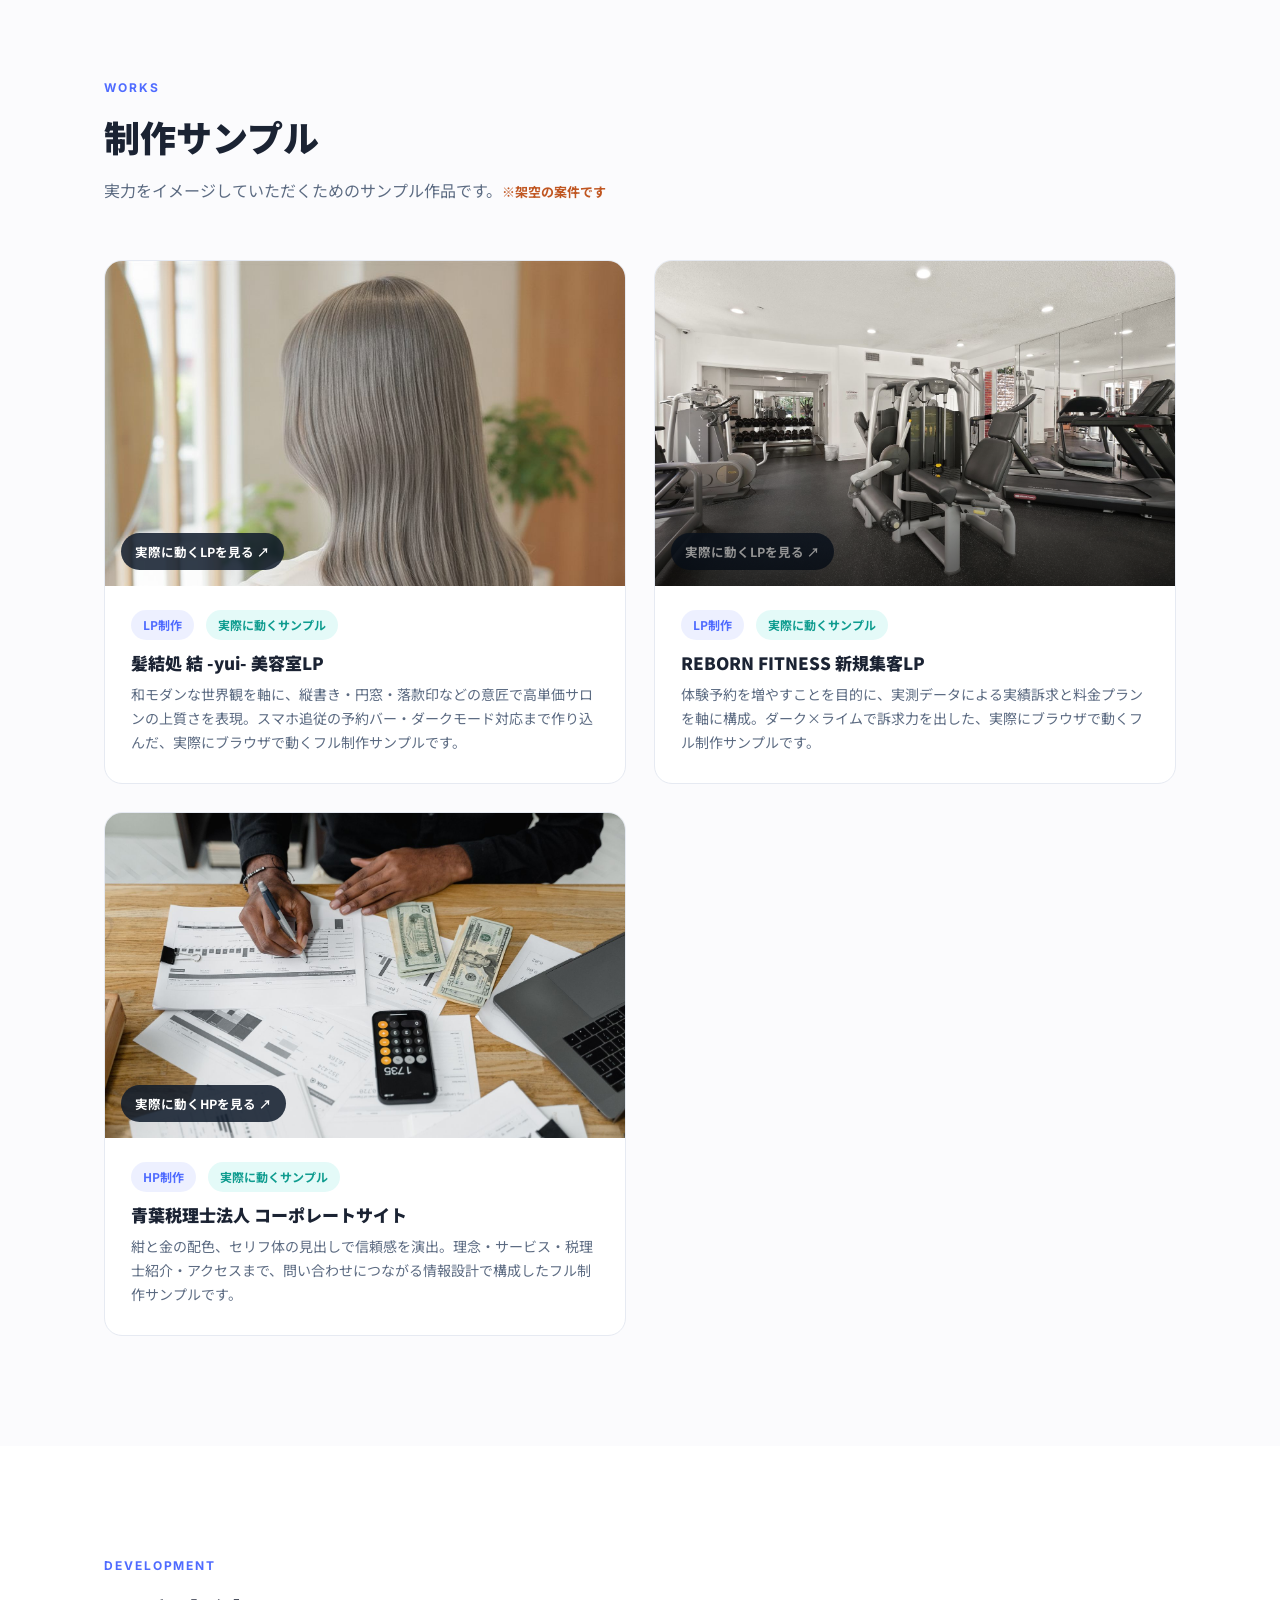
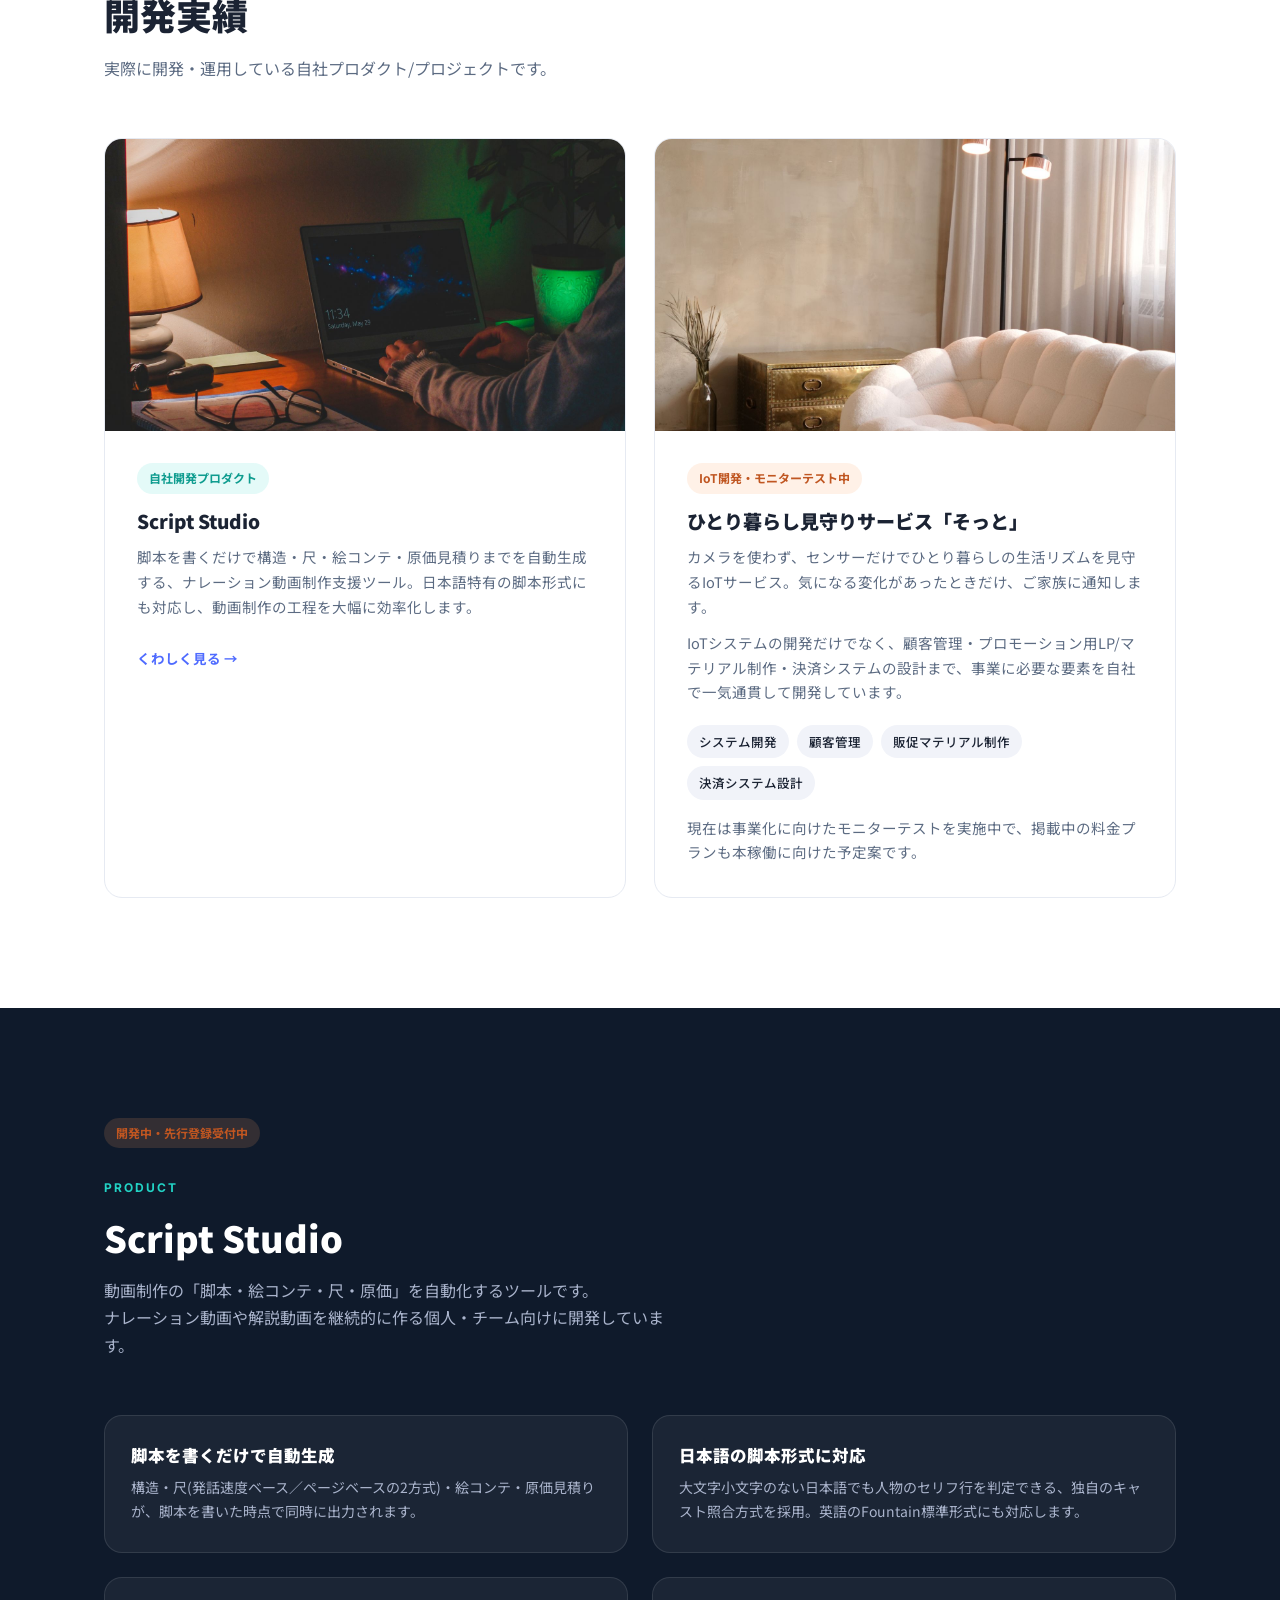
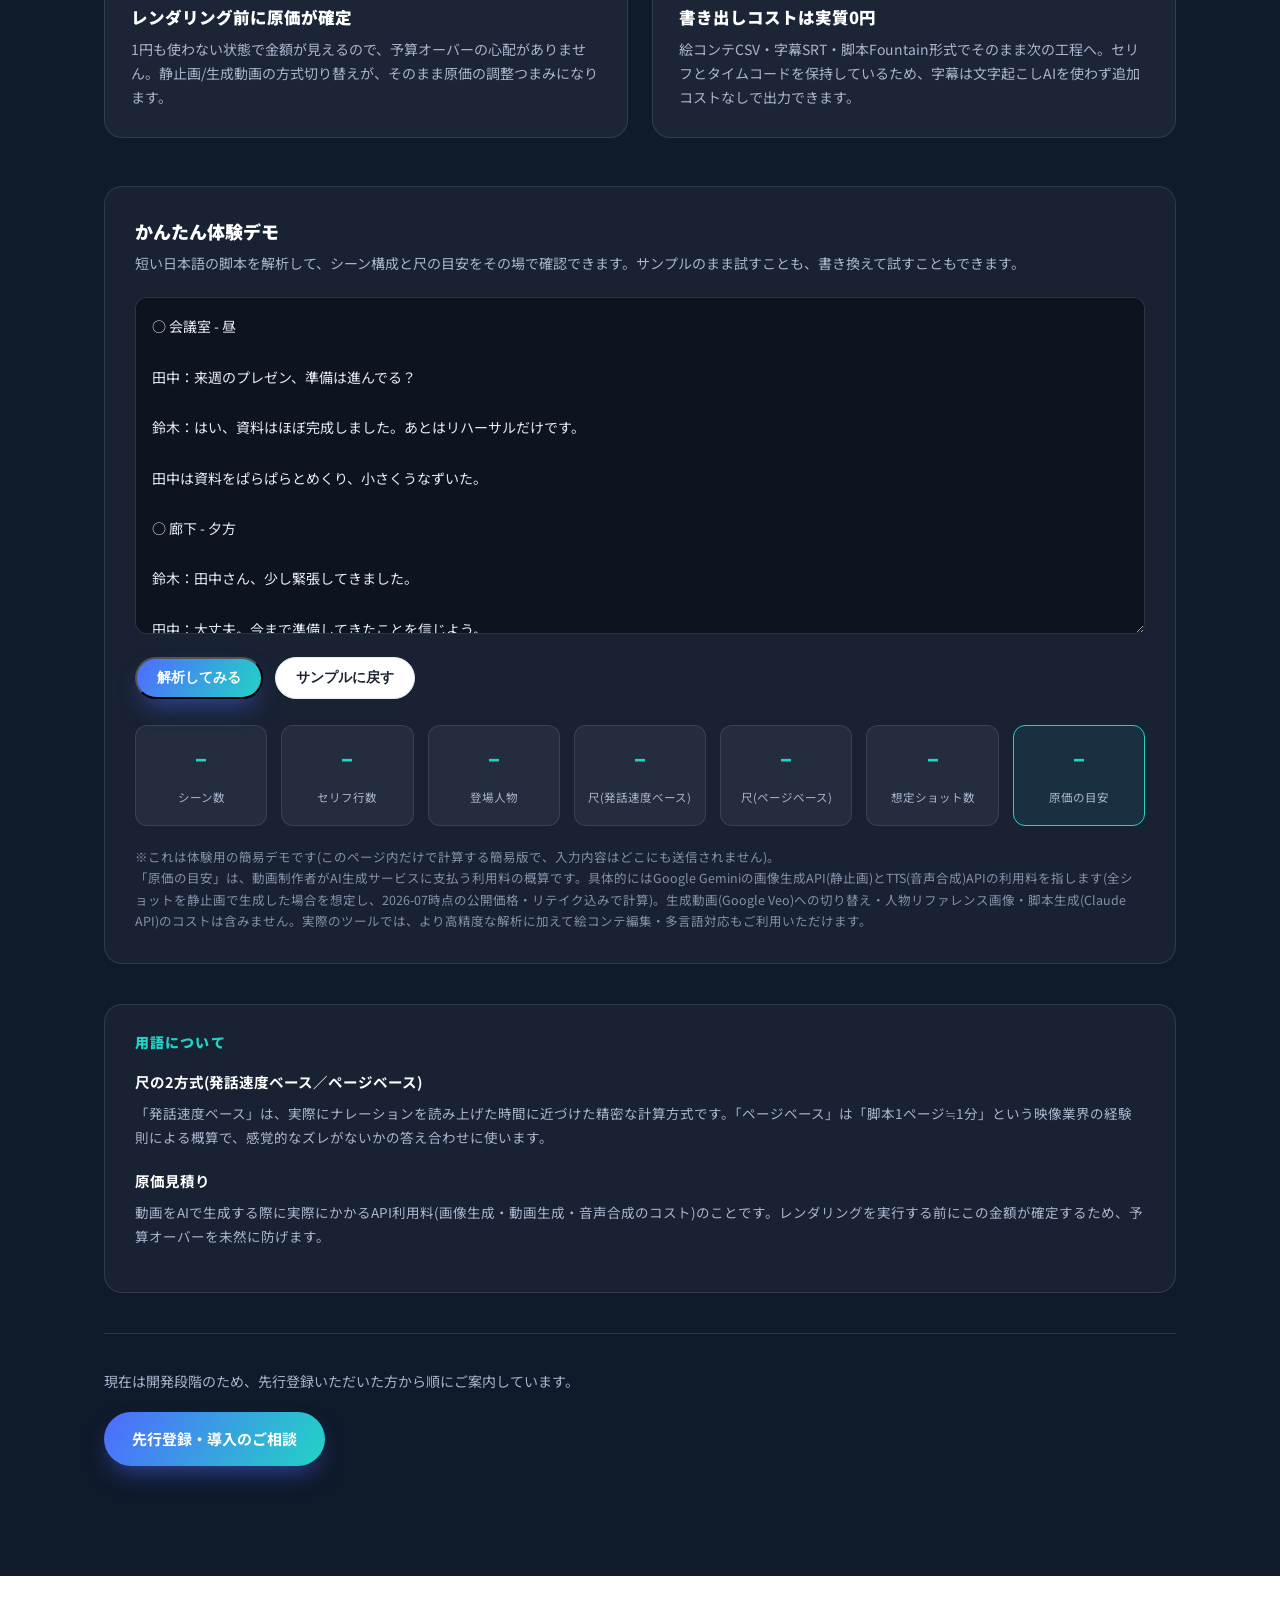
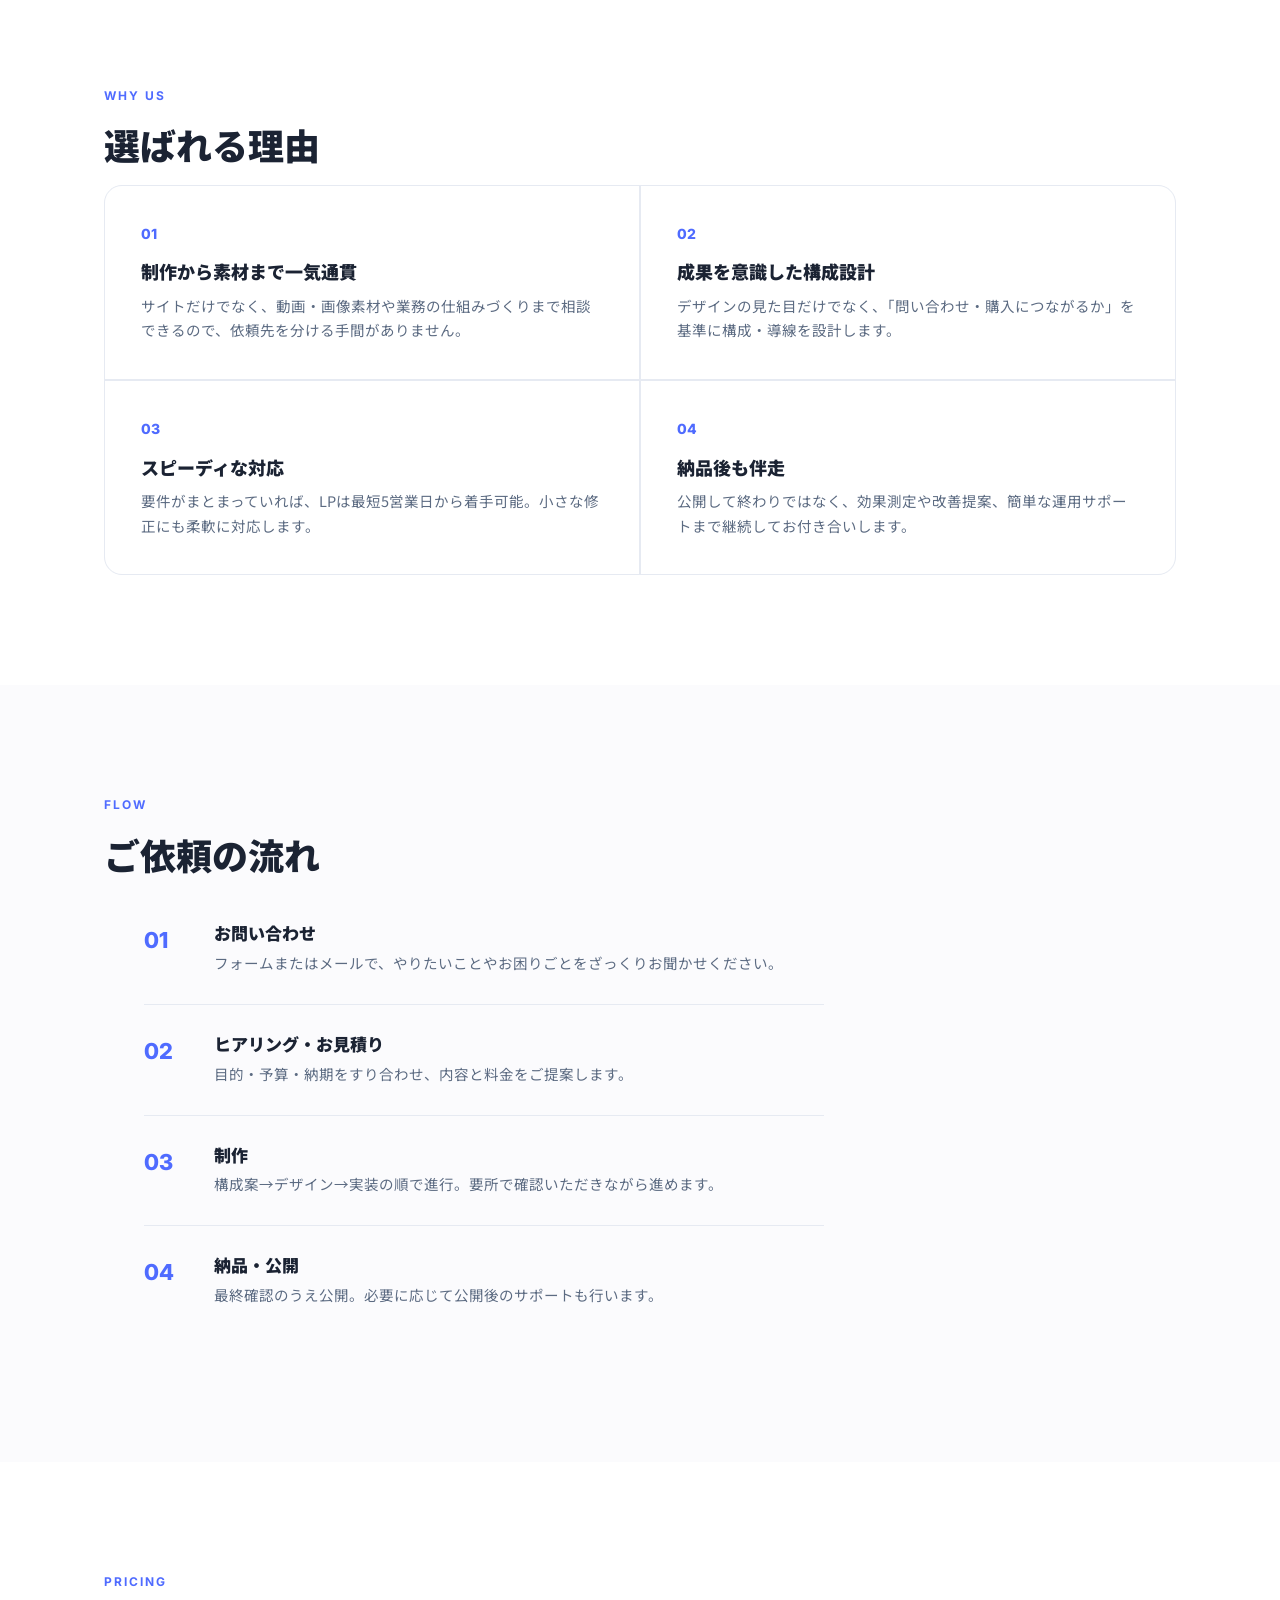
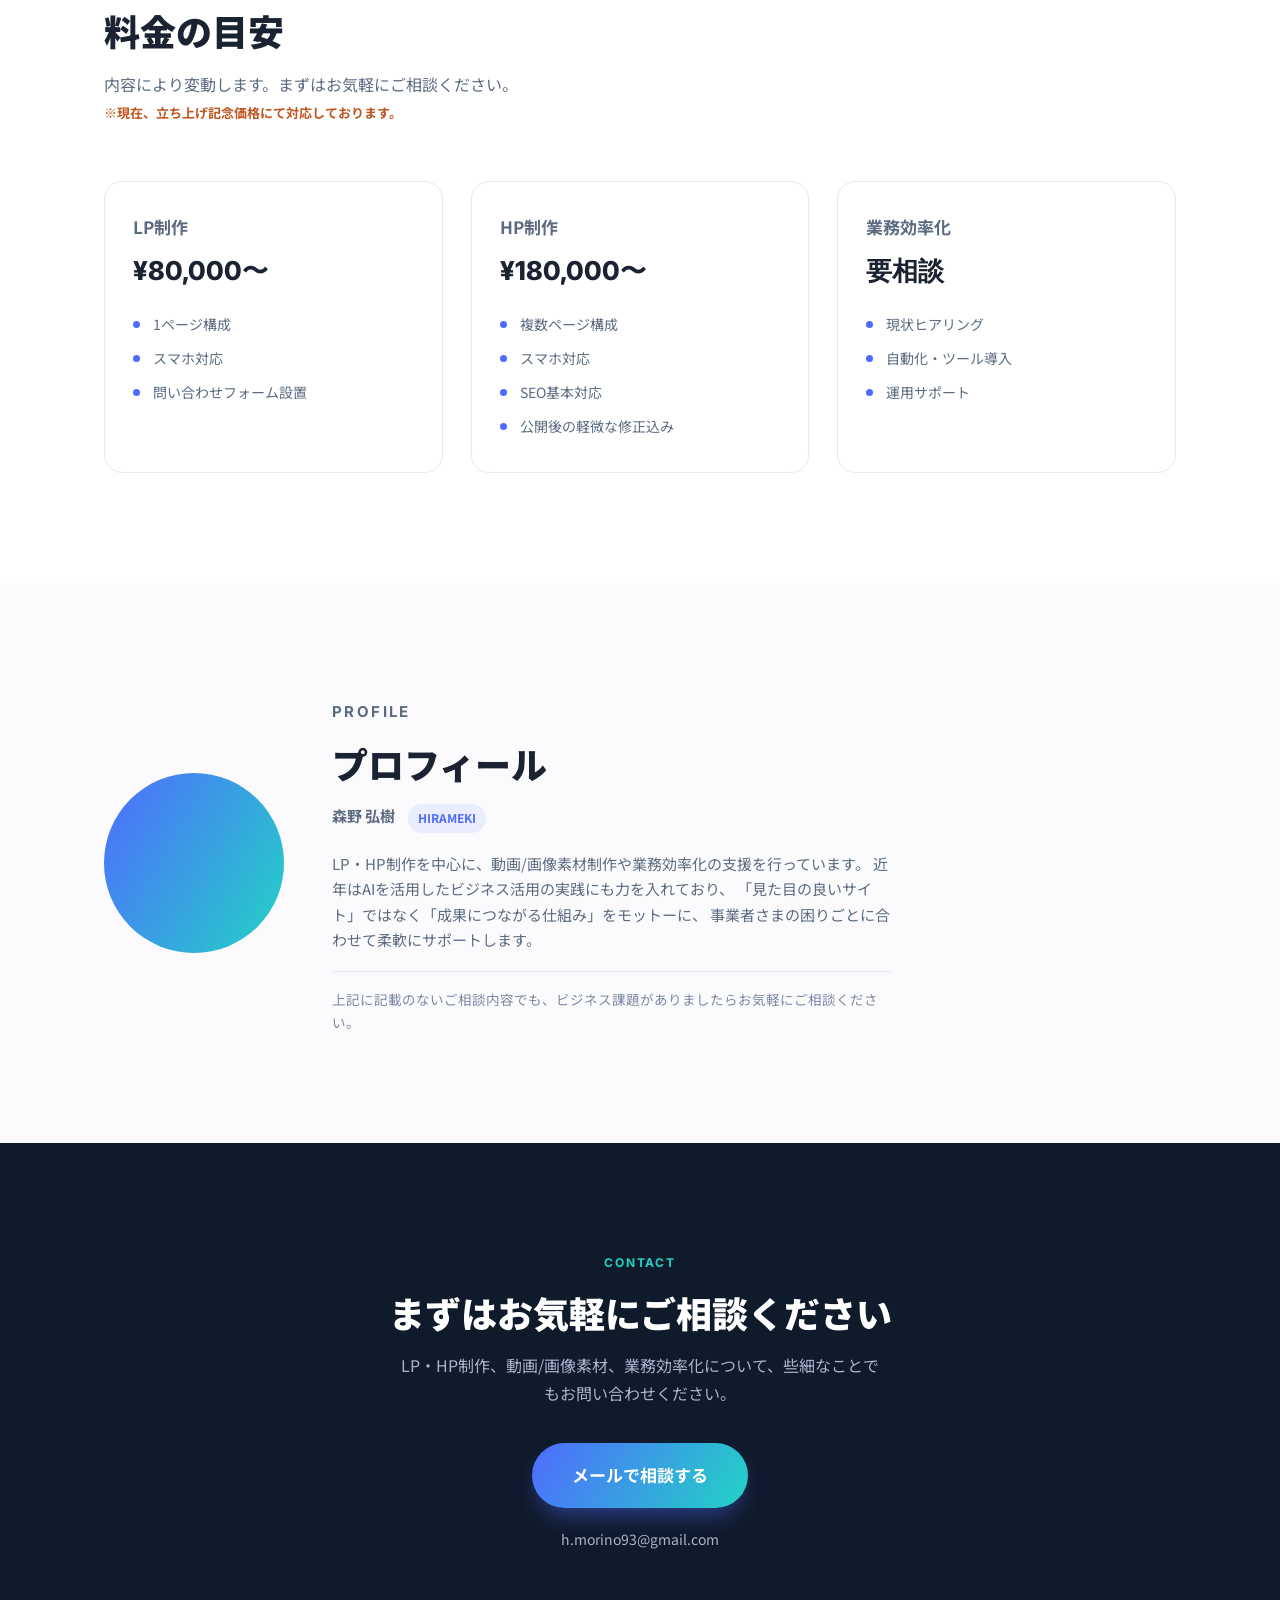
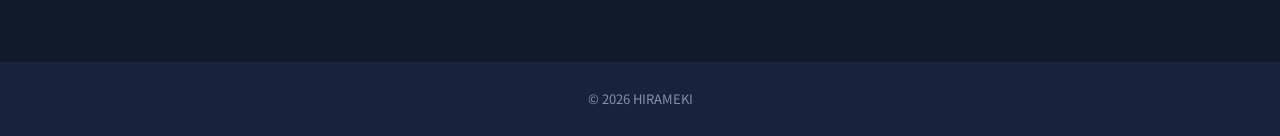
==== commit 1824824f: "プロフィールにAI活用の実践と幅広い相談への呼びかけを追加" ====
--- a/index.html
+++ b/index.html
@@ -401,9 +401,11 @@
         <p class="profile-name">森野 弘樹 <span>HIRAMEKI</span></p>
         <p>
           LP・HP制作を中心に、動画/画像素材制作や業務効率化の支援を行っています。
-          「見た目の良いサイト」ではなく「成果につながるサイト」をモットーに、
+          近年はAIを活用したビジネス活用の実践にも力を入れており、
+          「見た目の良いサイト」ではなく「成果につながる仕組み」をモットーに、
           事業者さまの困りごとに合わせて柔軟にサポートします。
         </p>
+        <p class="profile-note">上記に記載のないご相談内容でも、ビジネス課題がありましたらお気軽にご相談ください。</p>
       </div>
     </div>
   </section>
--- a/style.css
+++ b/style.css
@@ -305,7 +305,11 @@
   display:inline-block;margin-left:10px;font-size:12px;font-weight:700;color:var(--accent);
   background:rgba(79,107,255,.1);padding:4px 10px;border-radius:999px;vertical-align:middle;
 }
-.profile-text p:last-child{color:var(--muted);font-size:15px;margin-top:6px;}
+.profile-text > p{color:var(--muted);font-size:15px;margin-top:6px;}
+.profile-note{
+  margin-top:18px !important;padding-top:16px;border-top:1px solid var(--line);
+  font-size:13.5px !important;color:#7c88a3 !important;
+}
 
 /* ---------- Contact ---------- */
 .contact{background:var(--navy);color:#fff;text-align:center;}
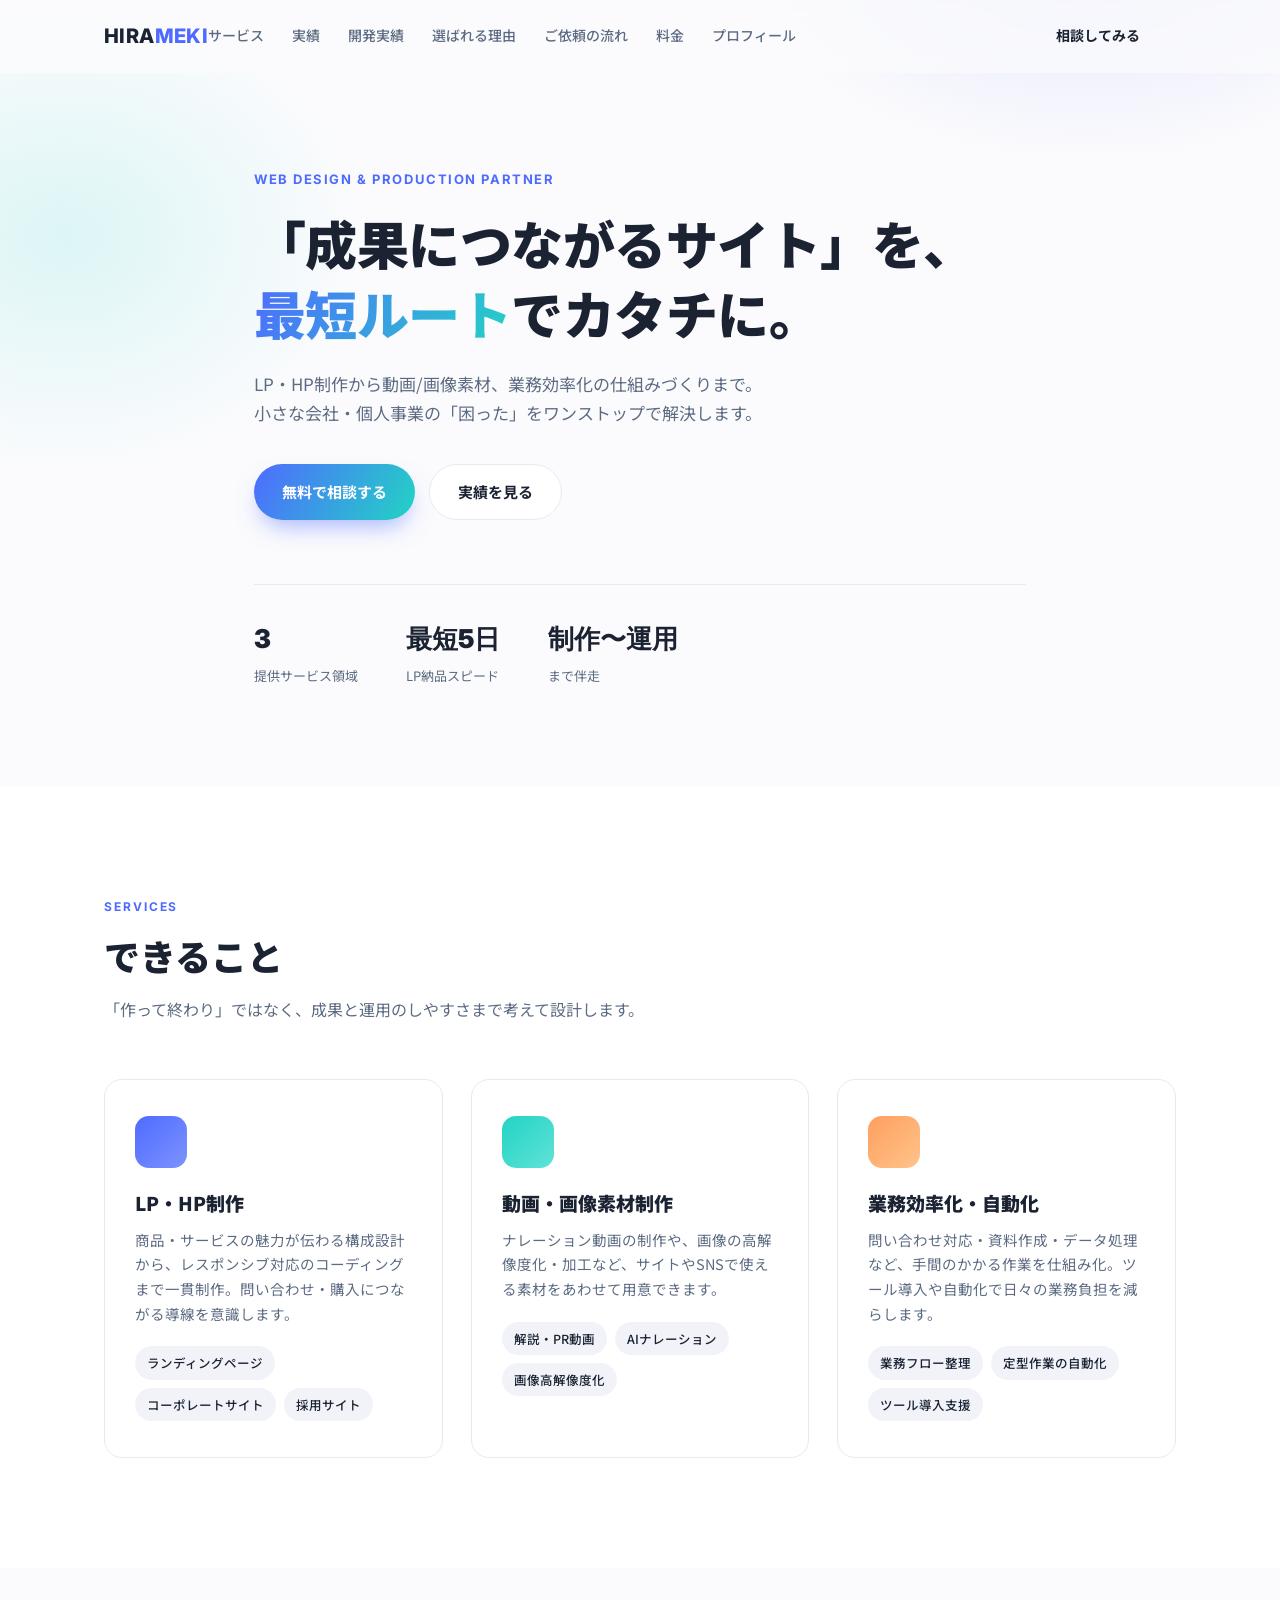
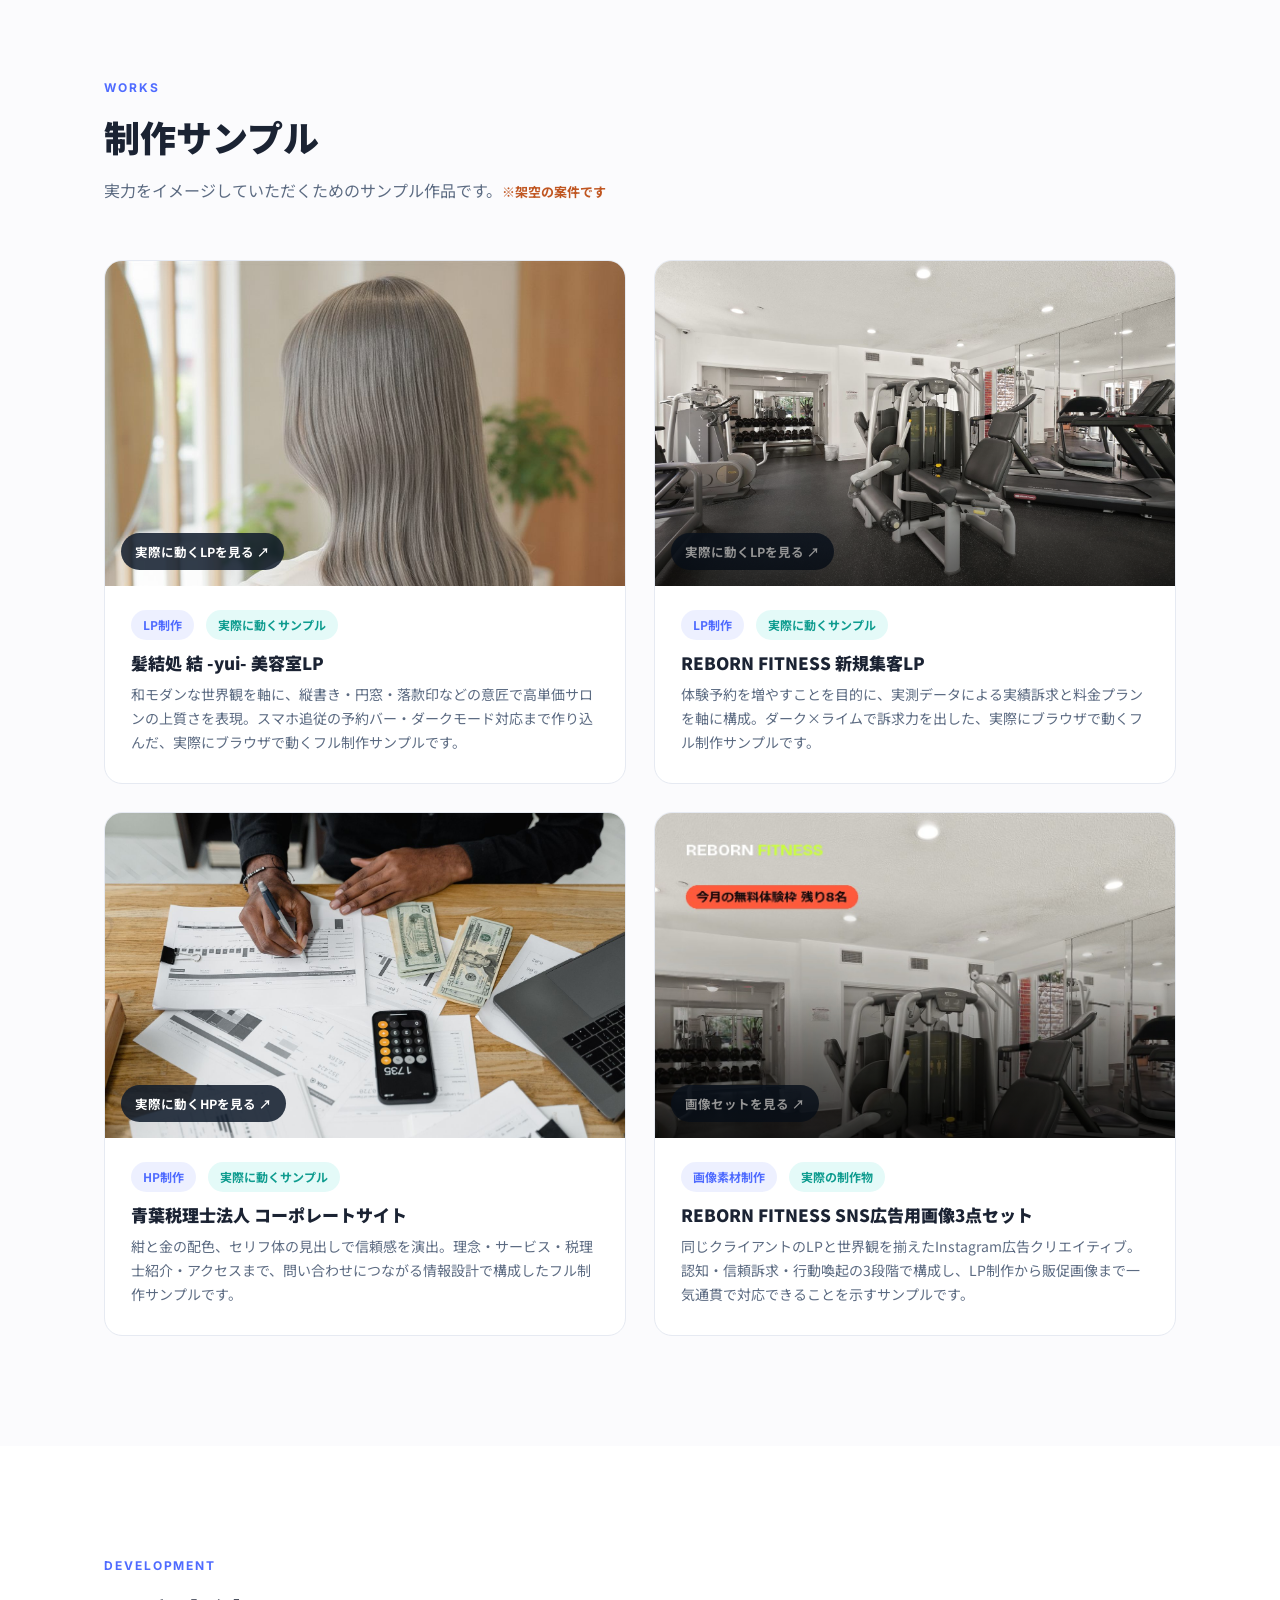
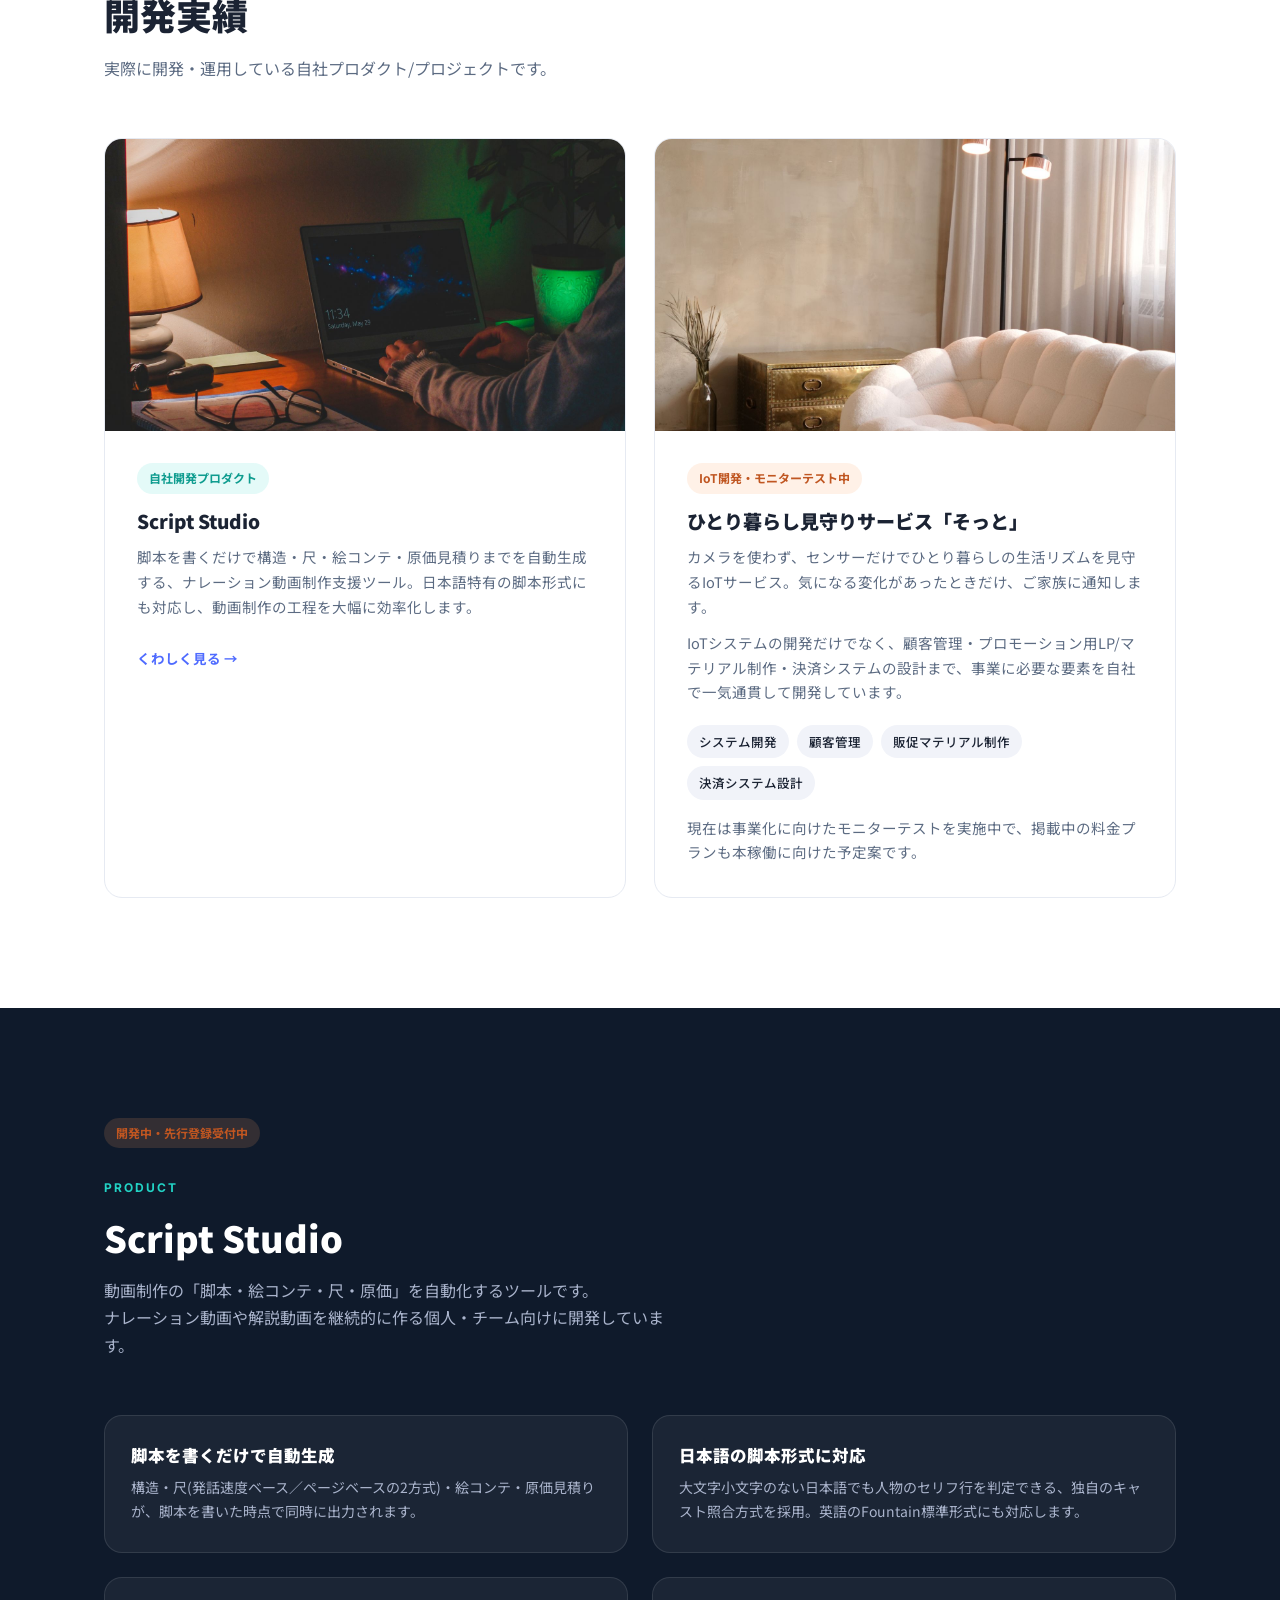
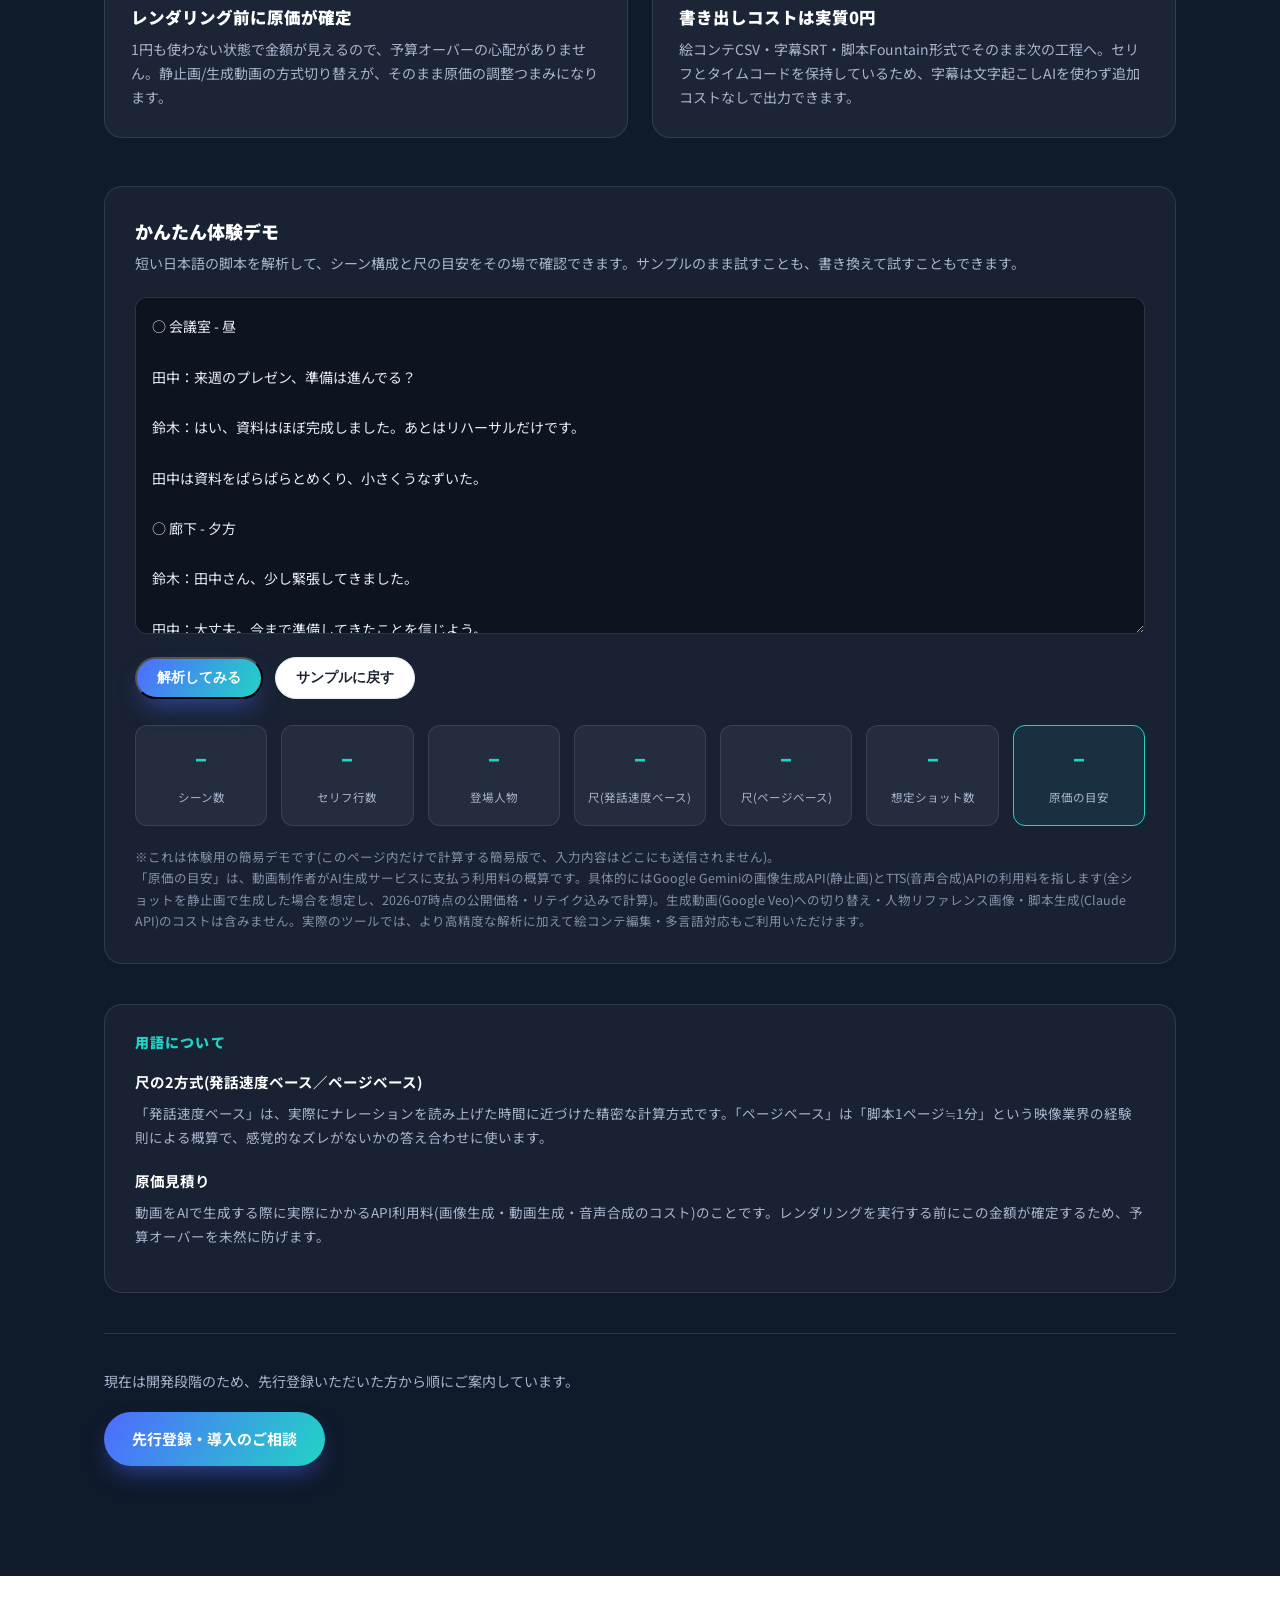
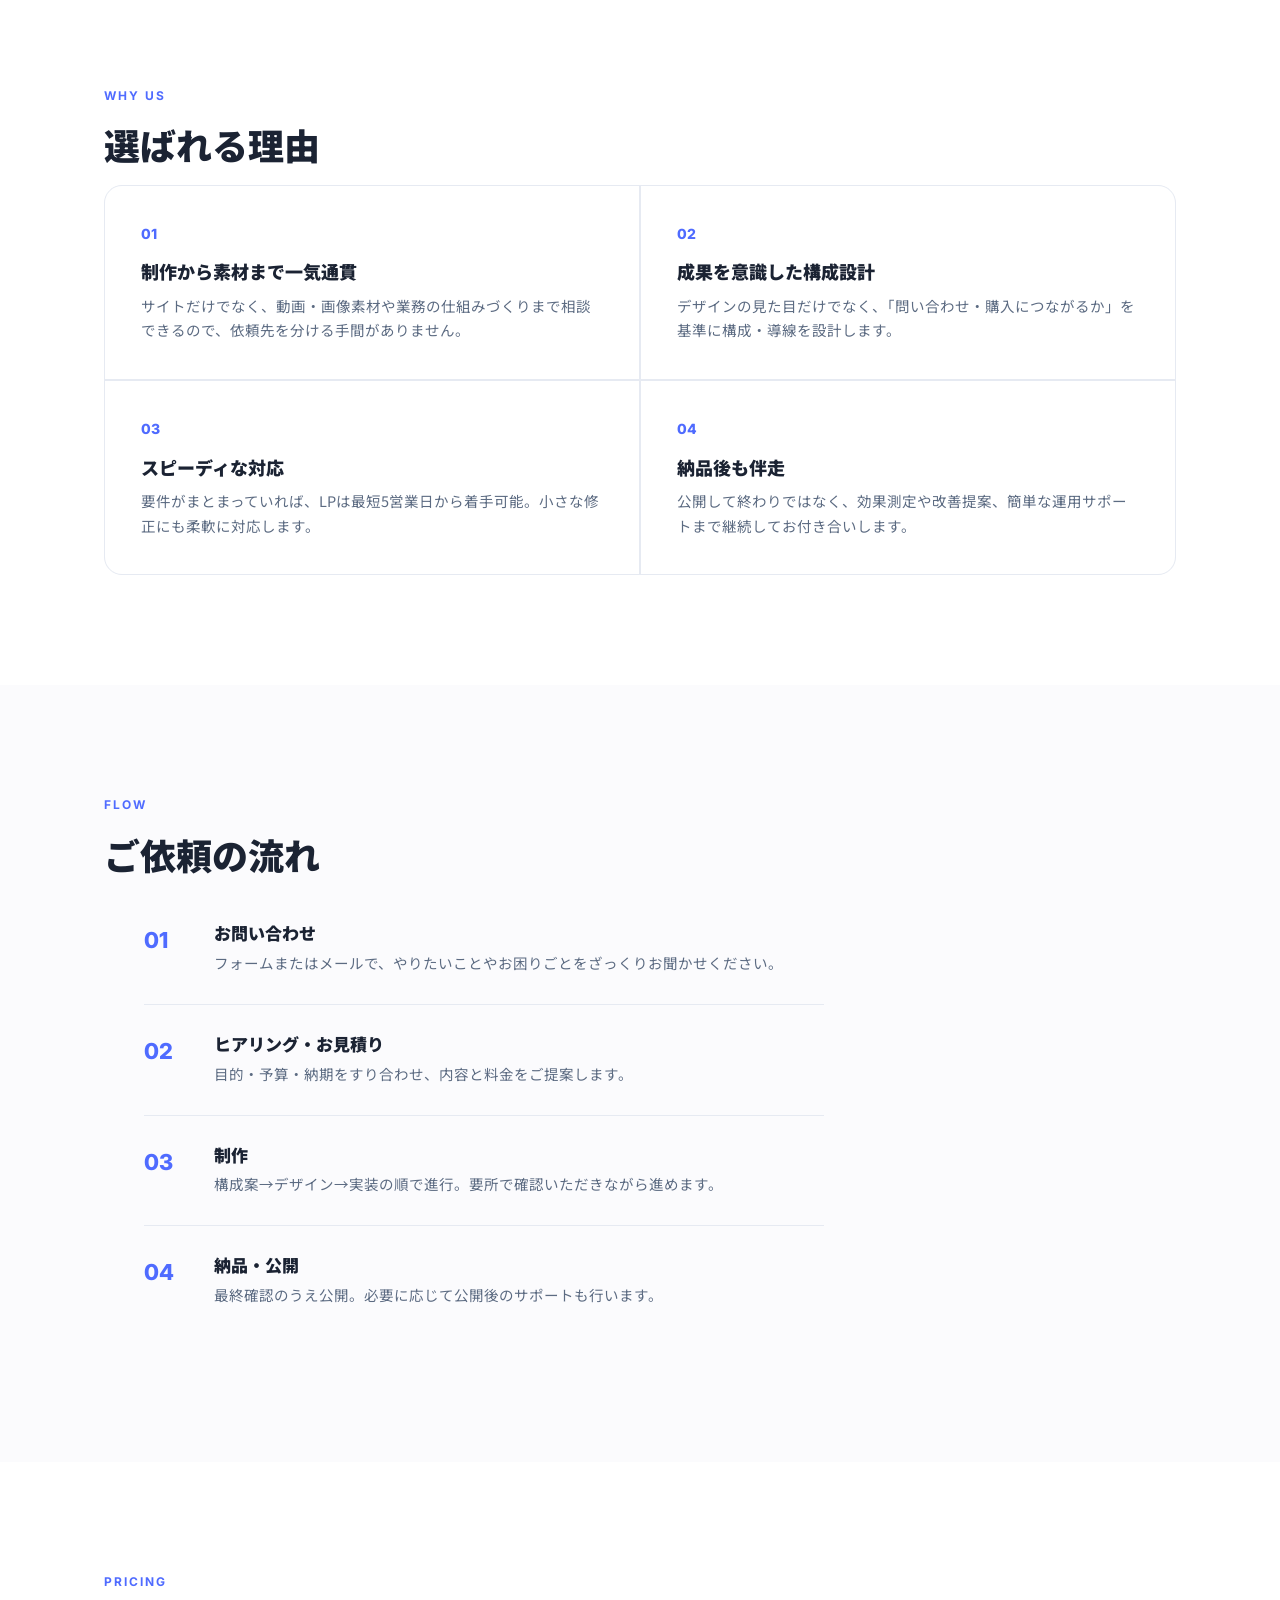
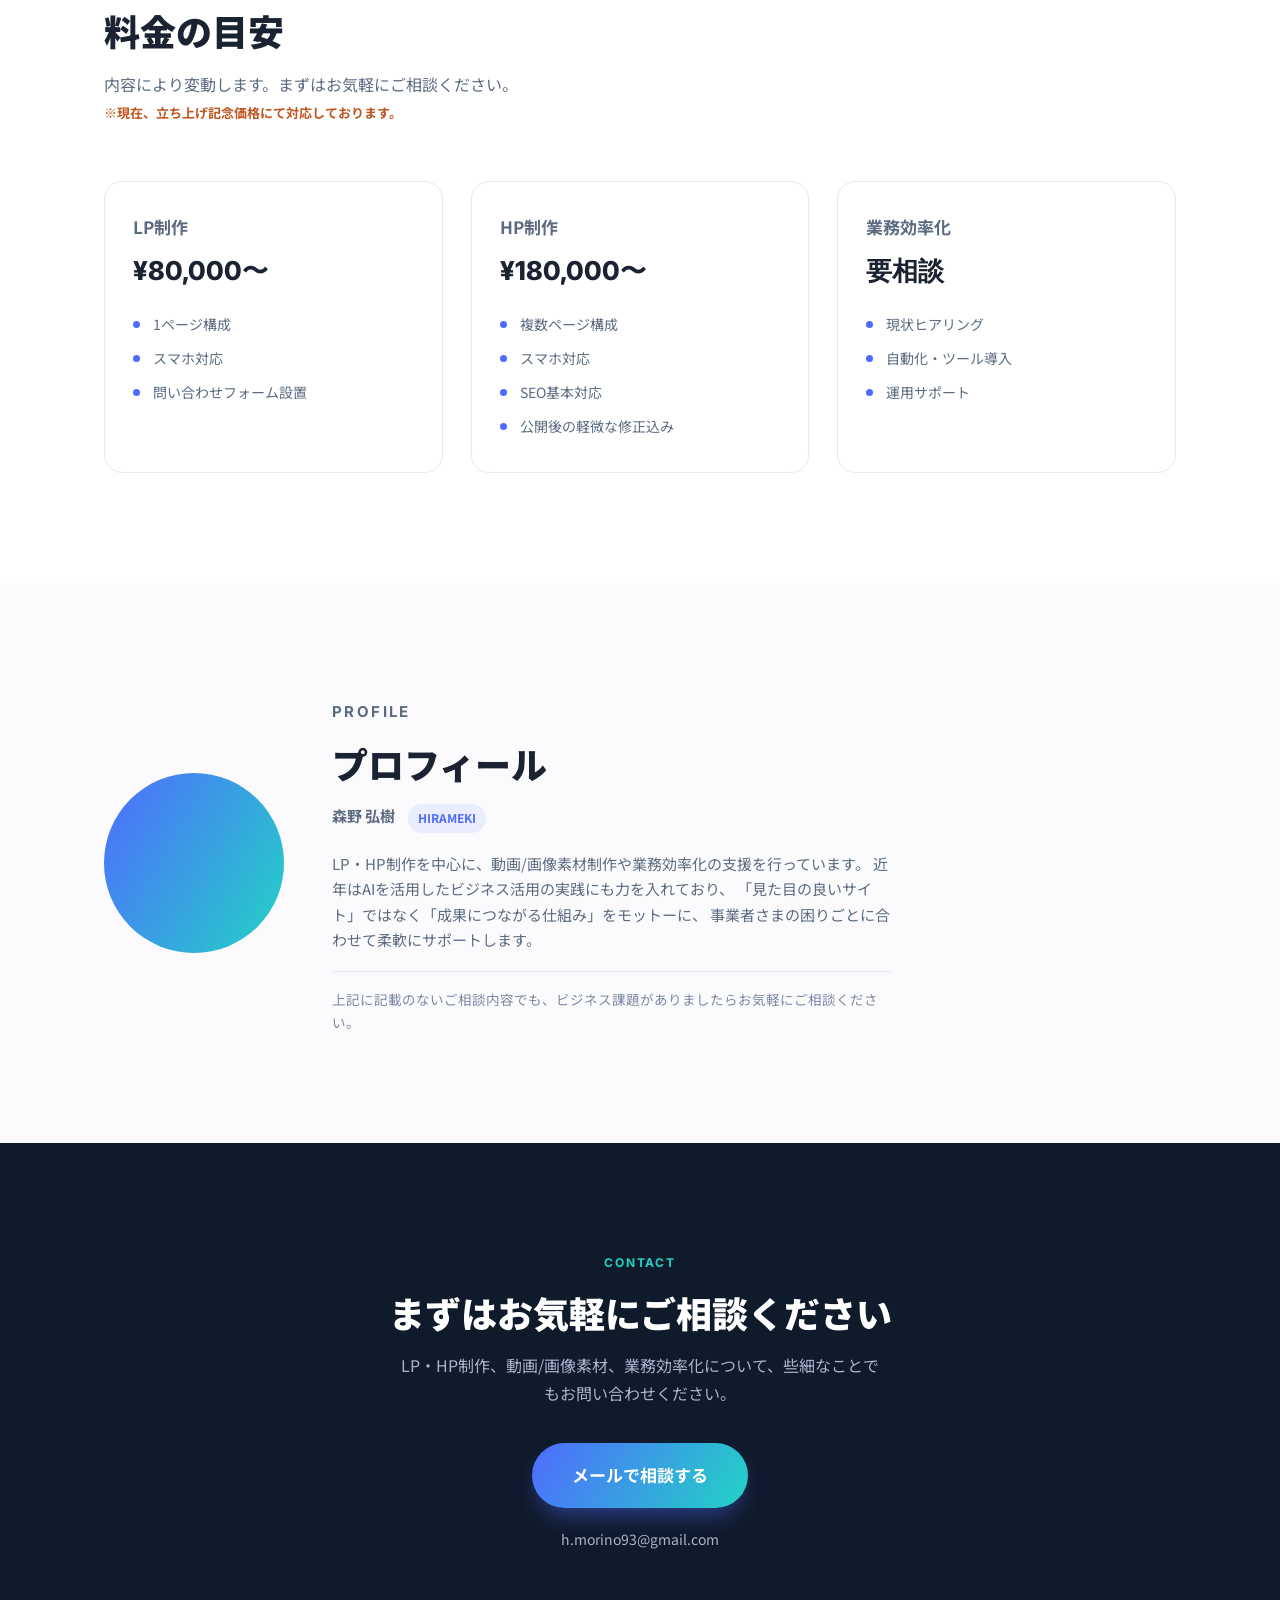
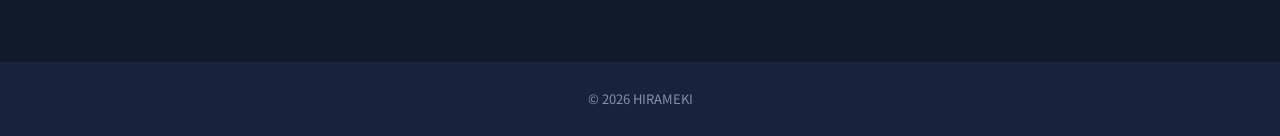
==== commit 66b9dc94: "画像素材制作の実例を追加(REBORN FITNESS SNS広告3点セット) 同一クライアントのLPと世界観を揃えたInstagram広告クリエイティブを制作。 認知・信頼訴求・行動喚起の3段階構成" ====
--- a/index.html
+++ b/index.html
@@ -6,6 +6,22 @@
 <title>HIRAMEKI | LP・HP制作 / 動画・画像素材 / 業務効率化</title>
 <link rel="icon" type="image/svg+xml" href="favicon.svg">
 <meta name="description" content="LP・HP制作、動画・画像素材制作、業務効率化(自動化)をワンストップでサポートします。">
+
+<!-- OGP -->
+<meta property="og:type" content="website">
+<meta property="og:locale" content="ja_JP">
+<meta property="og:url" content="https://hiroki93.github.io/hirameki-portfolio/">
+<meta property="og:site_name" content="HIRAMEKI">
+<meta property="og:title" content="HIRAMEKI | LP・HP制作 / 動画・画像素材 / 業務効率化">
+<meta property="og:description" content="「成果につながるサイト」を、最短ルートでカタチに。LP・HP制作、動画・画像素材制作、業務効率化をワンストップでサポートします。">
+<meta property="og:image" content="https://hiroki93.github.io/hirameki-portfolio/assets/og-image.jpg">
+<meta property="og:image:width" content="1200">
+<meta property="og:image:height" content="630">
+<meta name="twitter:card" content="summary_large_image">
+<meta name="twitter:title" content="HIRAMEKI | LP・HP制作 / 動画・画像素材 / 業務効率化">
+<meta name="twitter:description" content="「成果につながるサイト」を、最短ルートでカタチに。LP・HP制作、動画・画像素材制作、業務効率化をワンストップでサポートします。">
+<meta name="twitter:image" content="https://hiroki93.github.io/hirameki-portfolio/assets/og-image.jpg">
+
 <link rel="preconnect" href="https://fonts.googleapis.com">
 <link href="https://fonts.googleapis.com/css2?family=Noto+Sans+JP:wght@400;500;700;900&family=Inter:wght@400;600;800&display=swap" rel="stylesheet">
 <link rel="stylesheet" href="style.css">
@@ -149,6 +165,18 @@
           </div>
         </article>
 
+        <article class="work-card work-card-real reveal">
+          <a href="samples/reborn-social-ads.html" target="_blank" rel="noopener" class="work-thumb work-thumb-dark" style="background-image:url('assets/social/reborn-ad-01.jpg')" aria-label="REBORN FITNESSのSNS広告画像セットを見る">
+            <span class="work-thumb-badge">画像セットを見る ↗</span>
+          </a>
+          <div class="work-info">
+            <span class="work-tag">画像素材制作</span>
+            <span class="work-tag work-tag-live">実際の制作物</span>
+            <h3>REBORN FITNESS SNS広告用画像3点セット</h3>
+            <p>同じクライアントのLPと世界観を揃えたInstagram広告クリエイティブ。認知・信頼訴求・行動喚起の3段階で構成し、LP制作から販促画像まで一気通貫で対応できることを示すサンプルです。</p>
+          </div>
+        </article>
+
       </div>
     </div>
   </section>
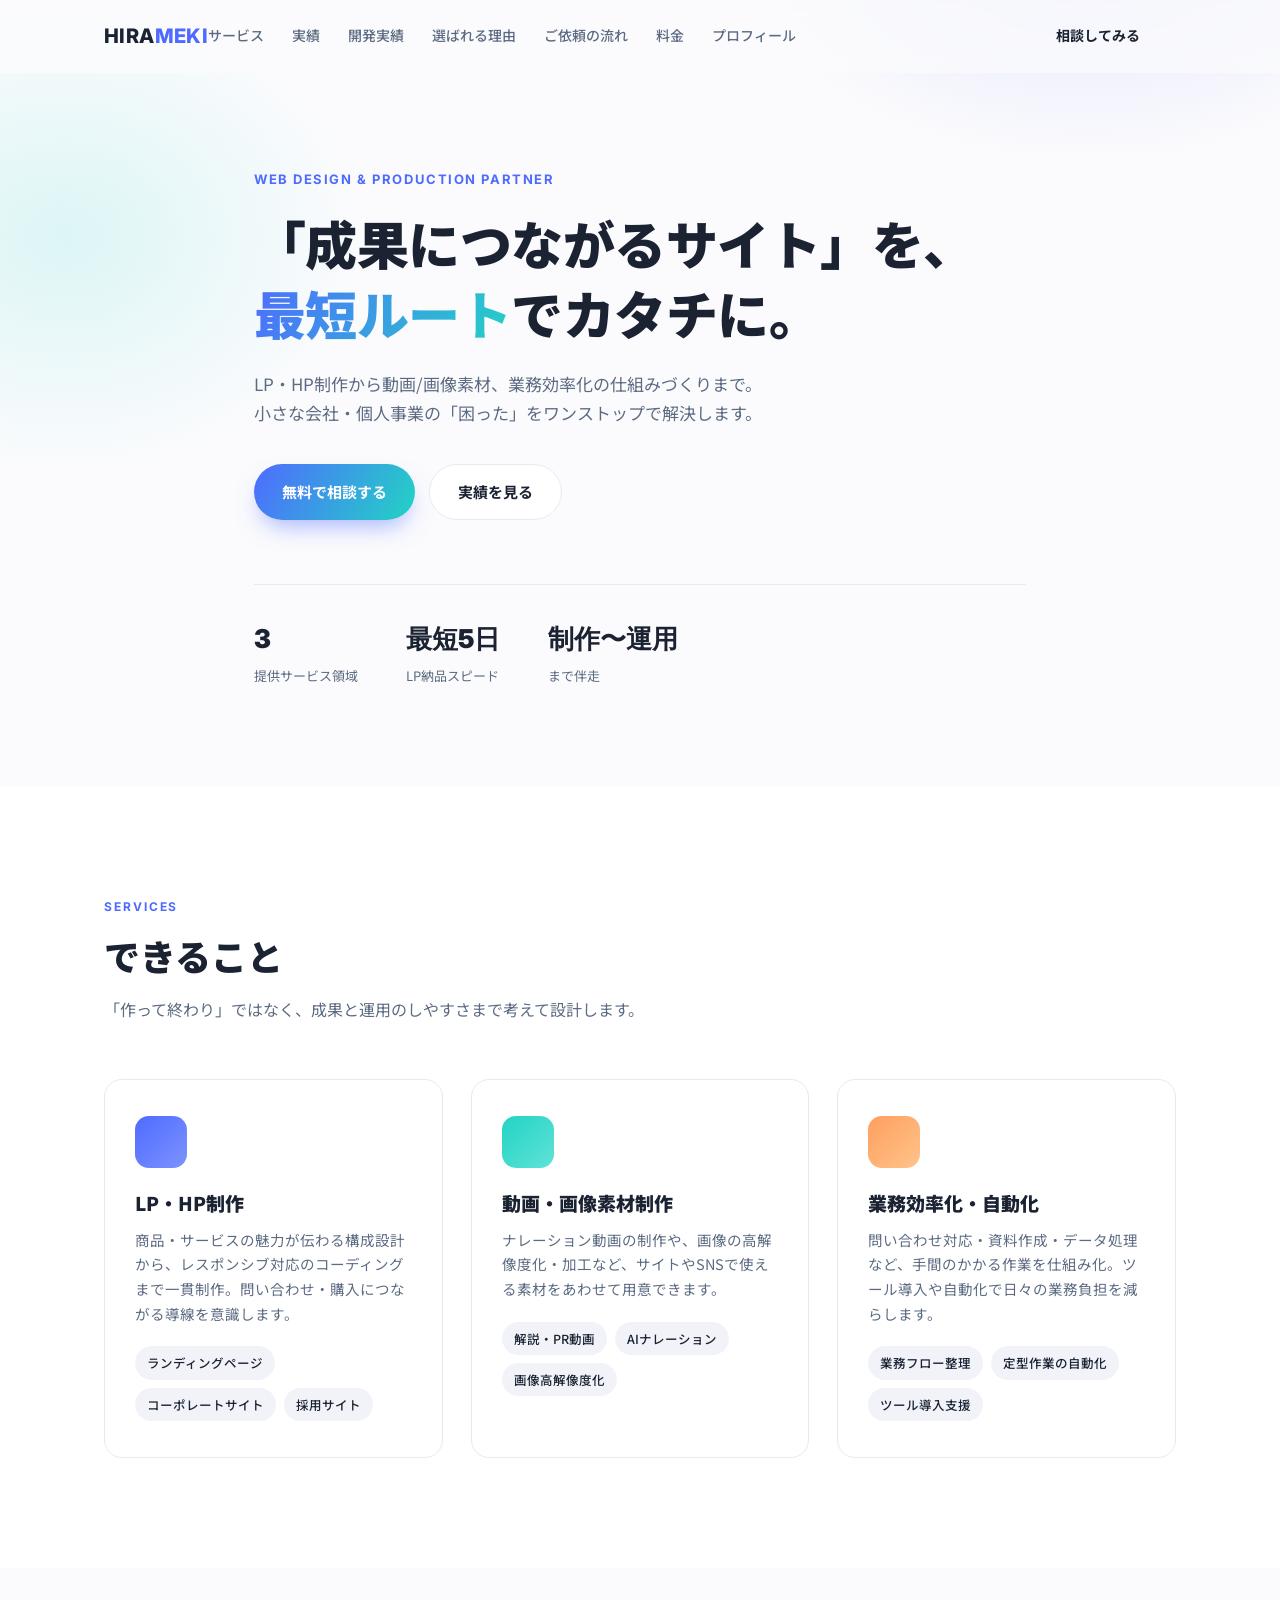
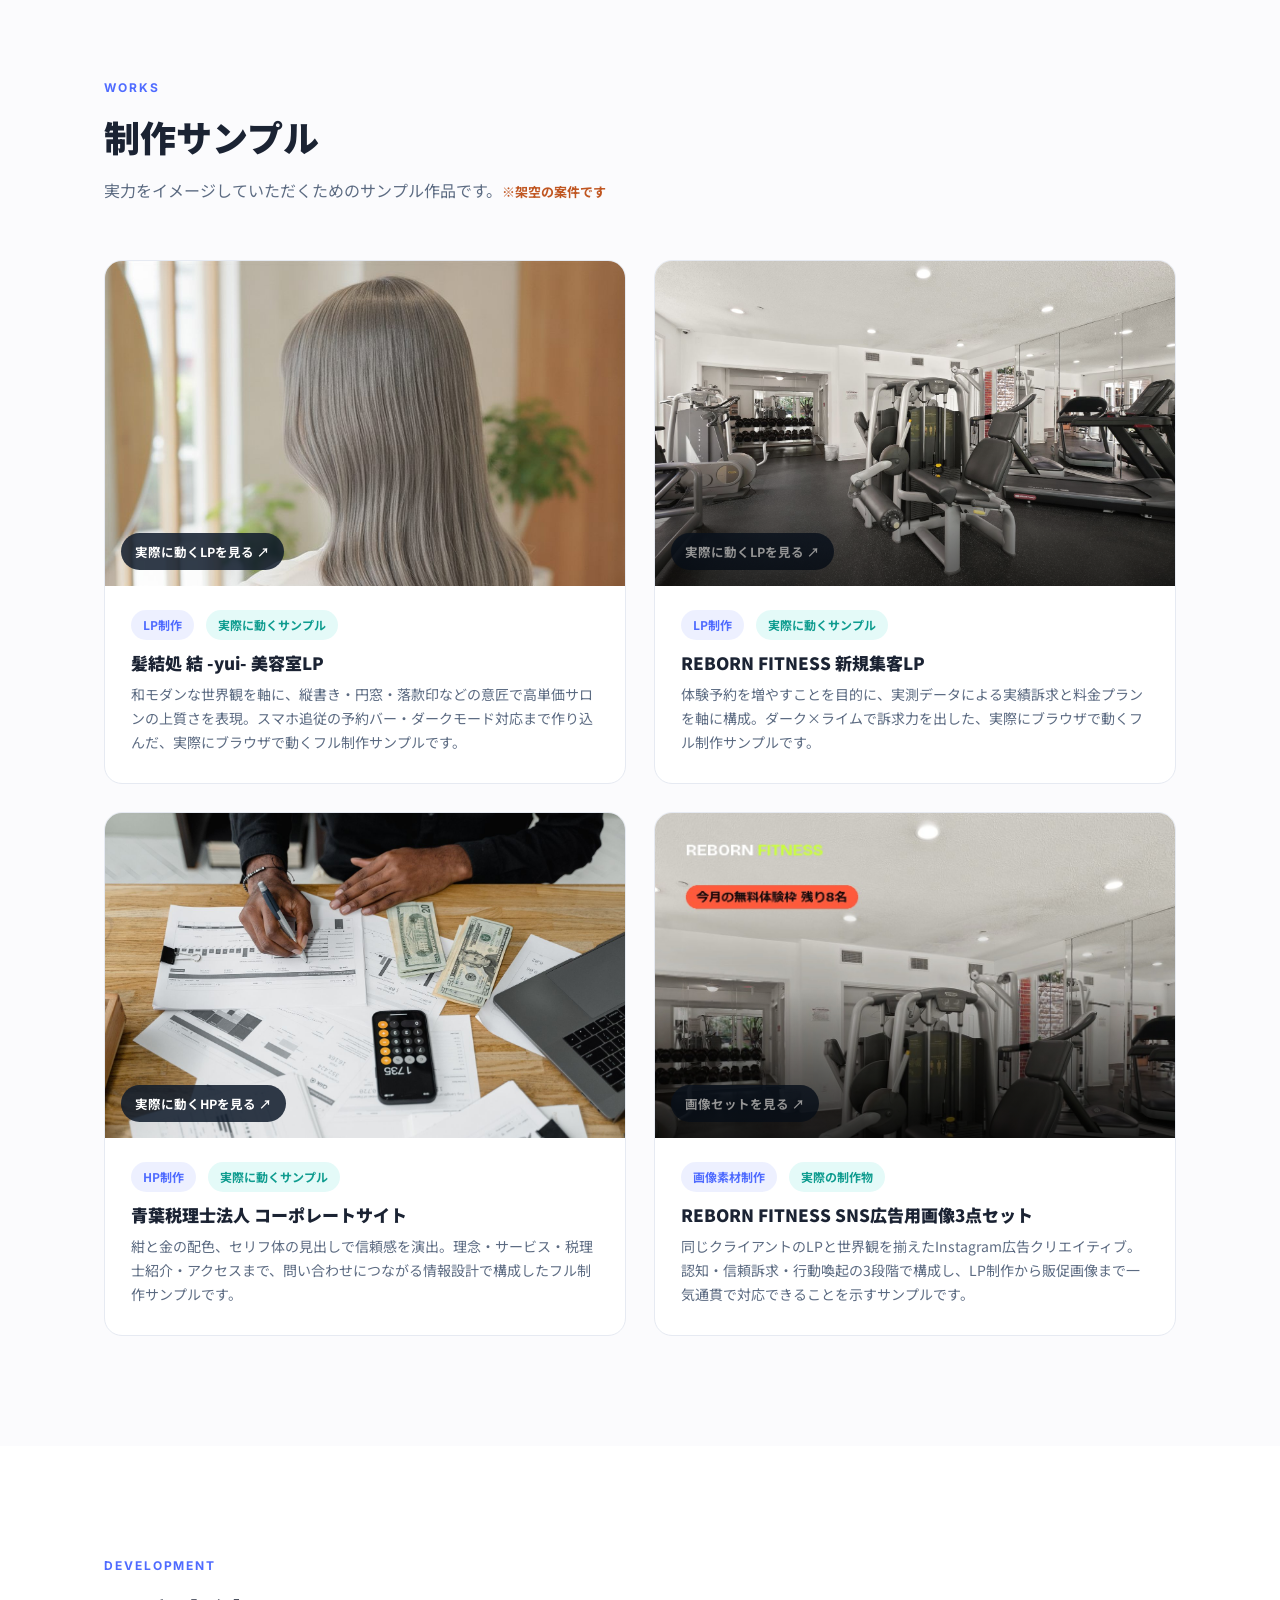
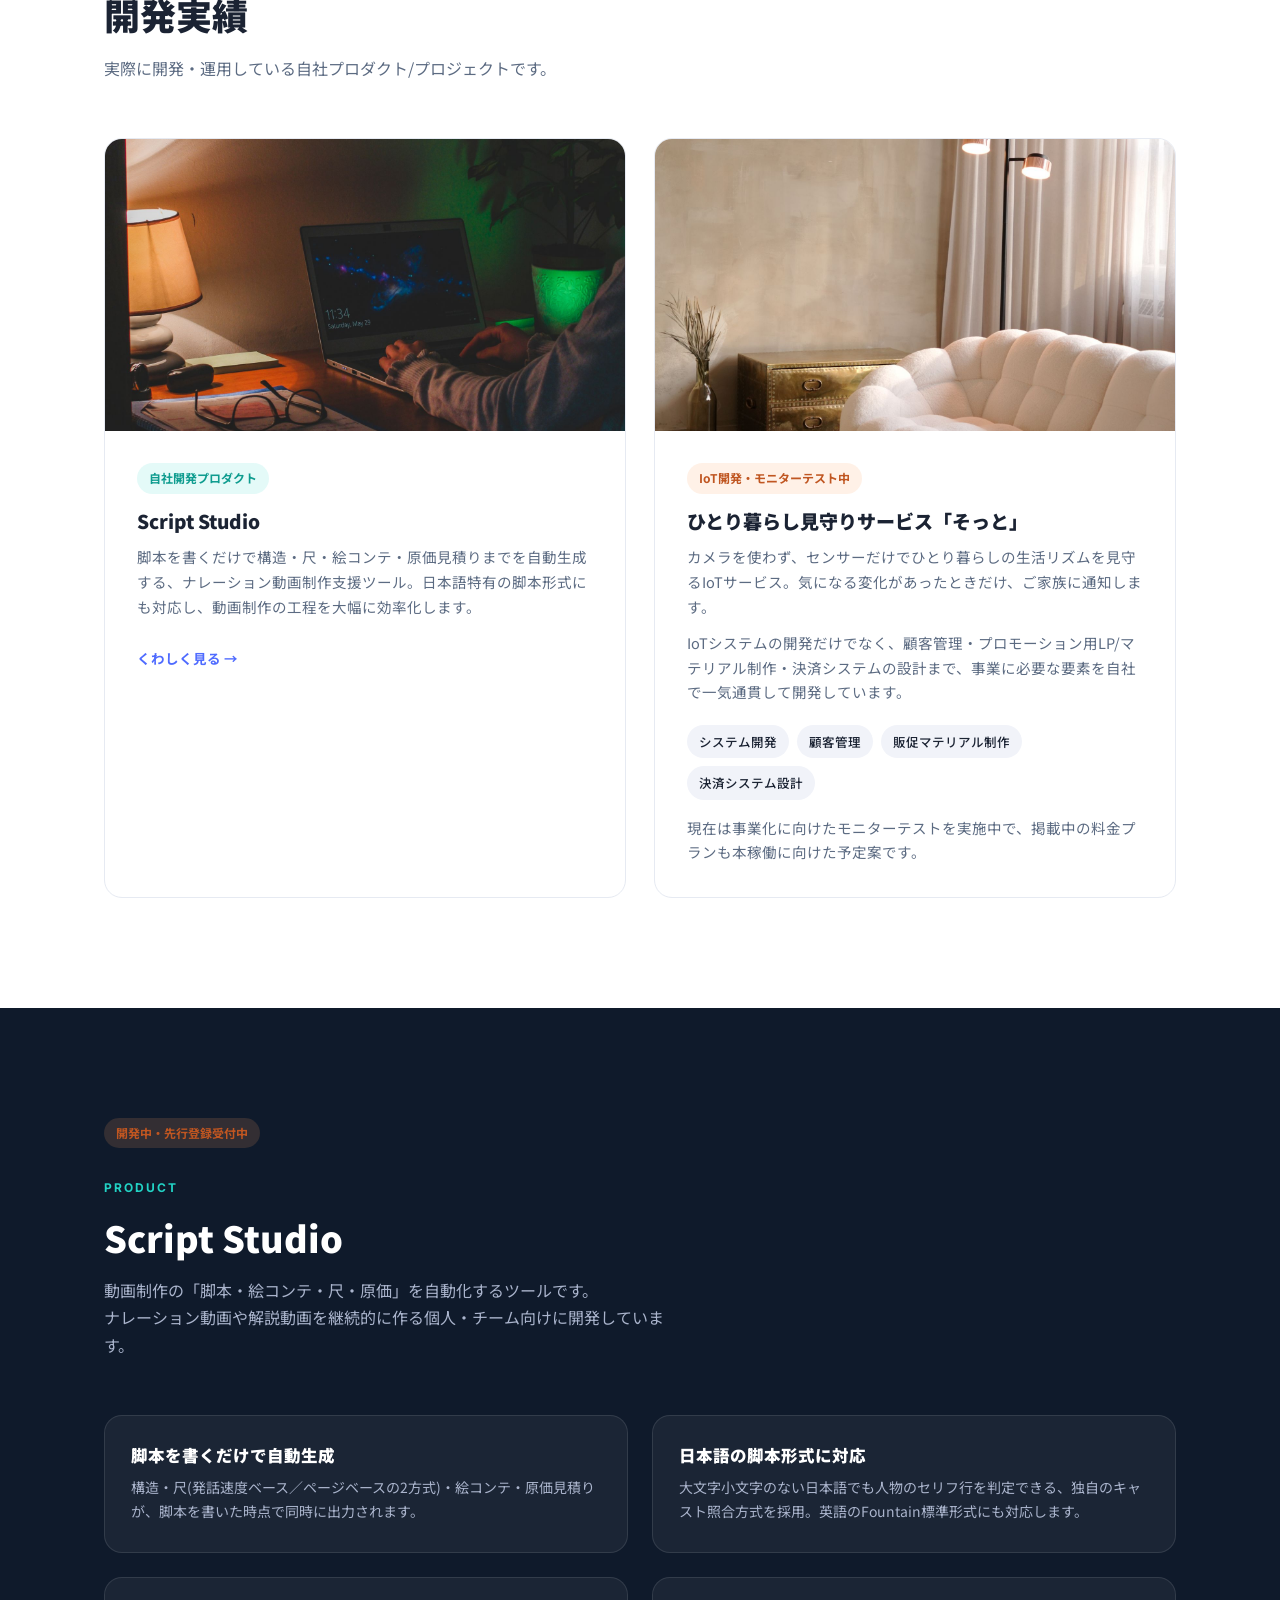
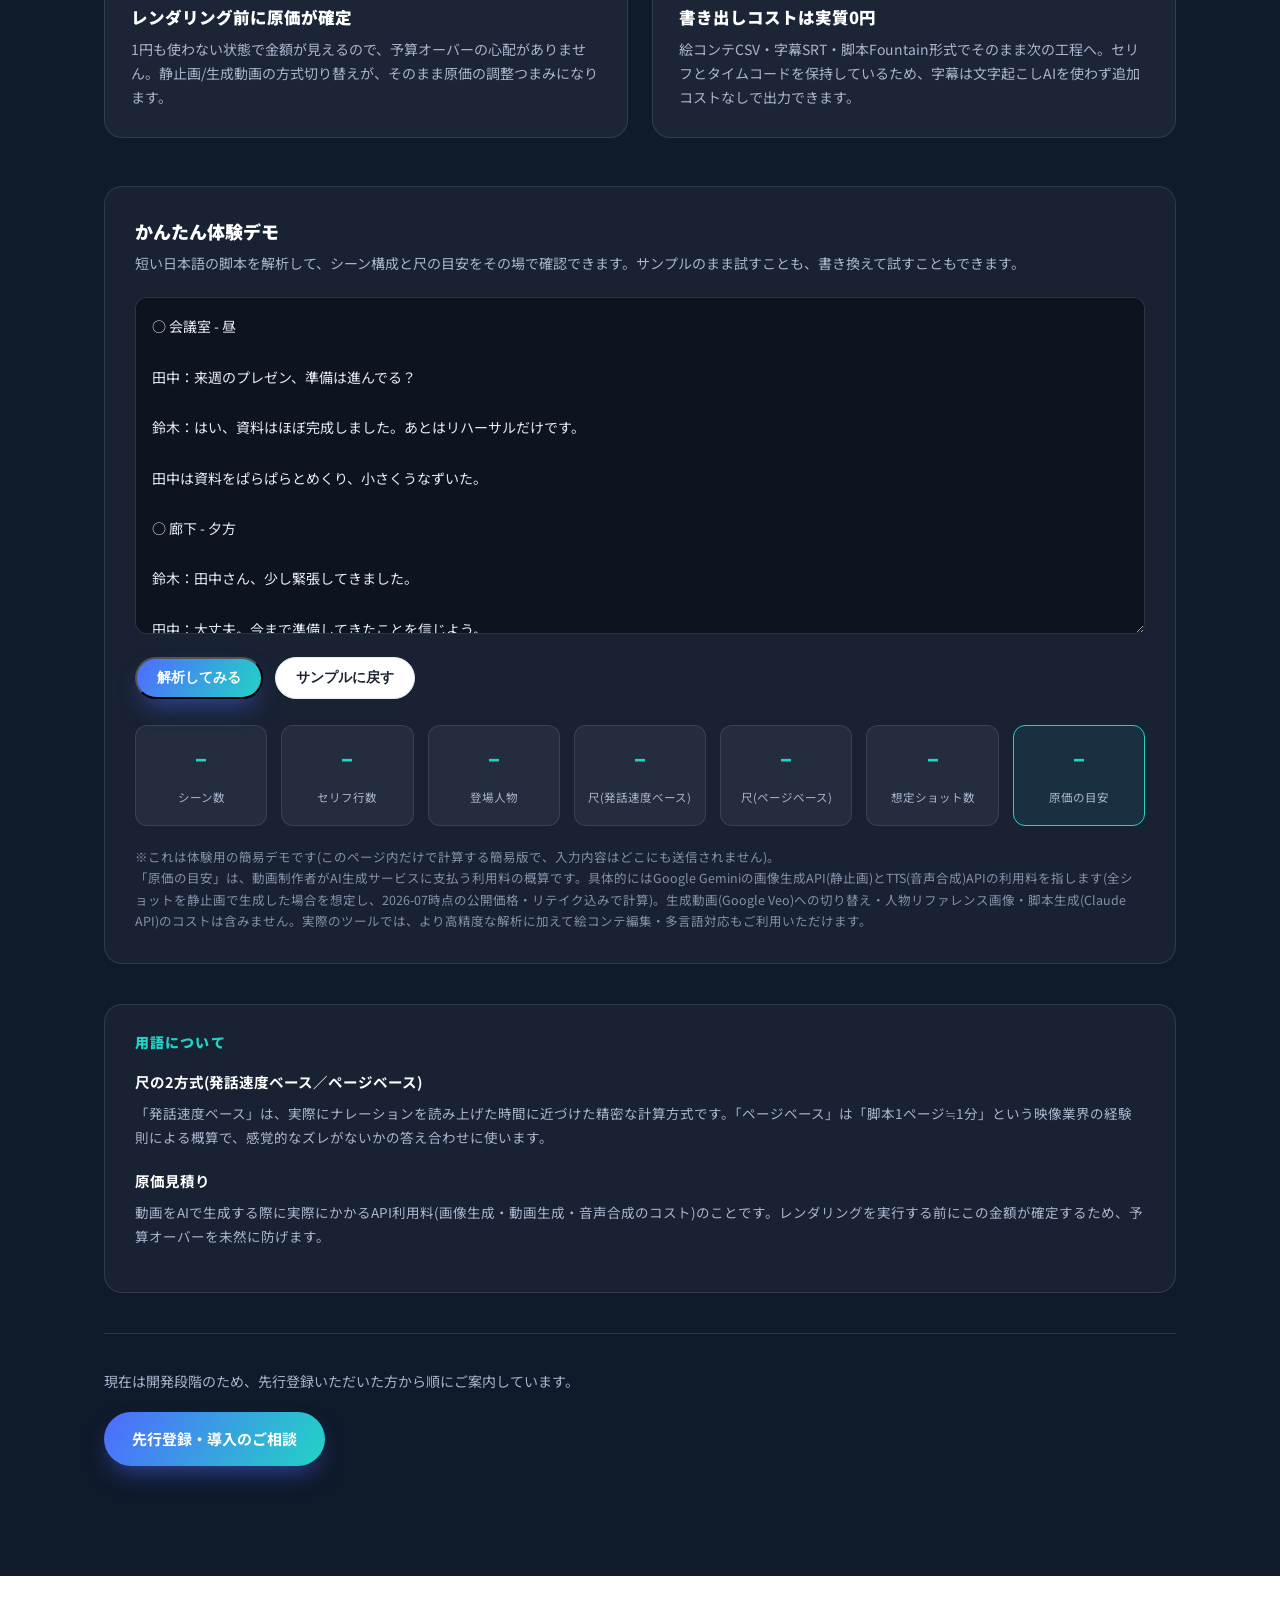
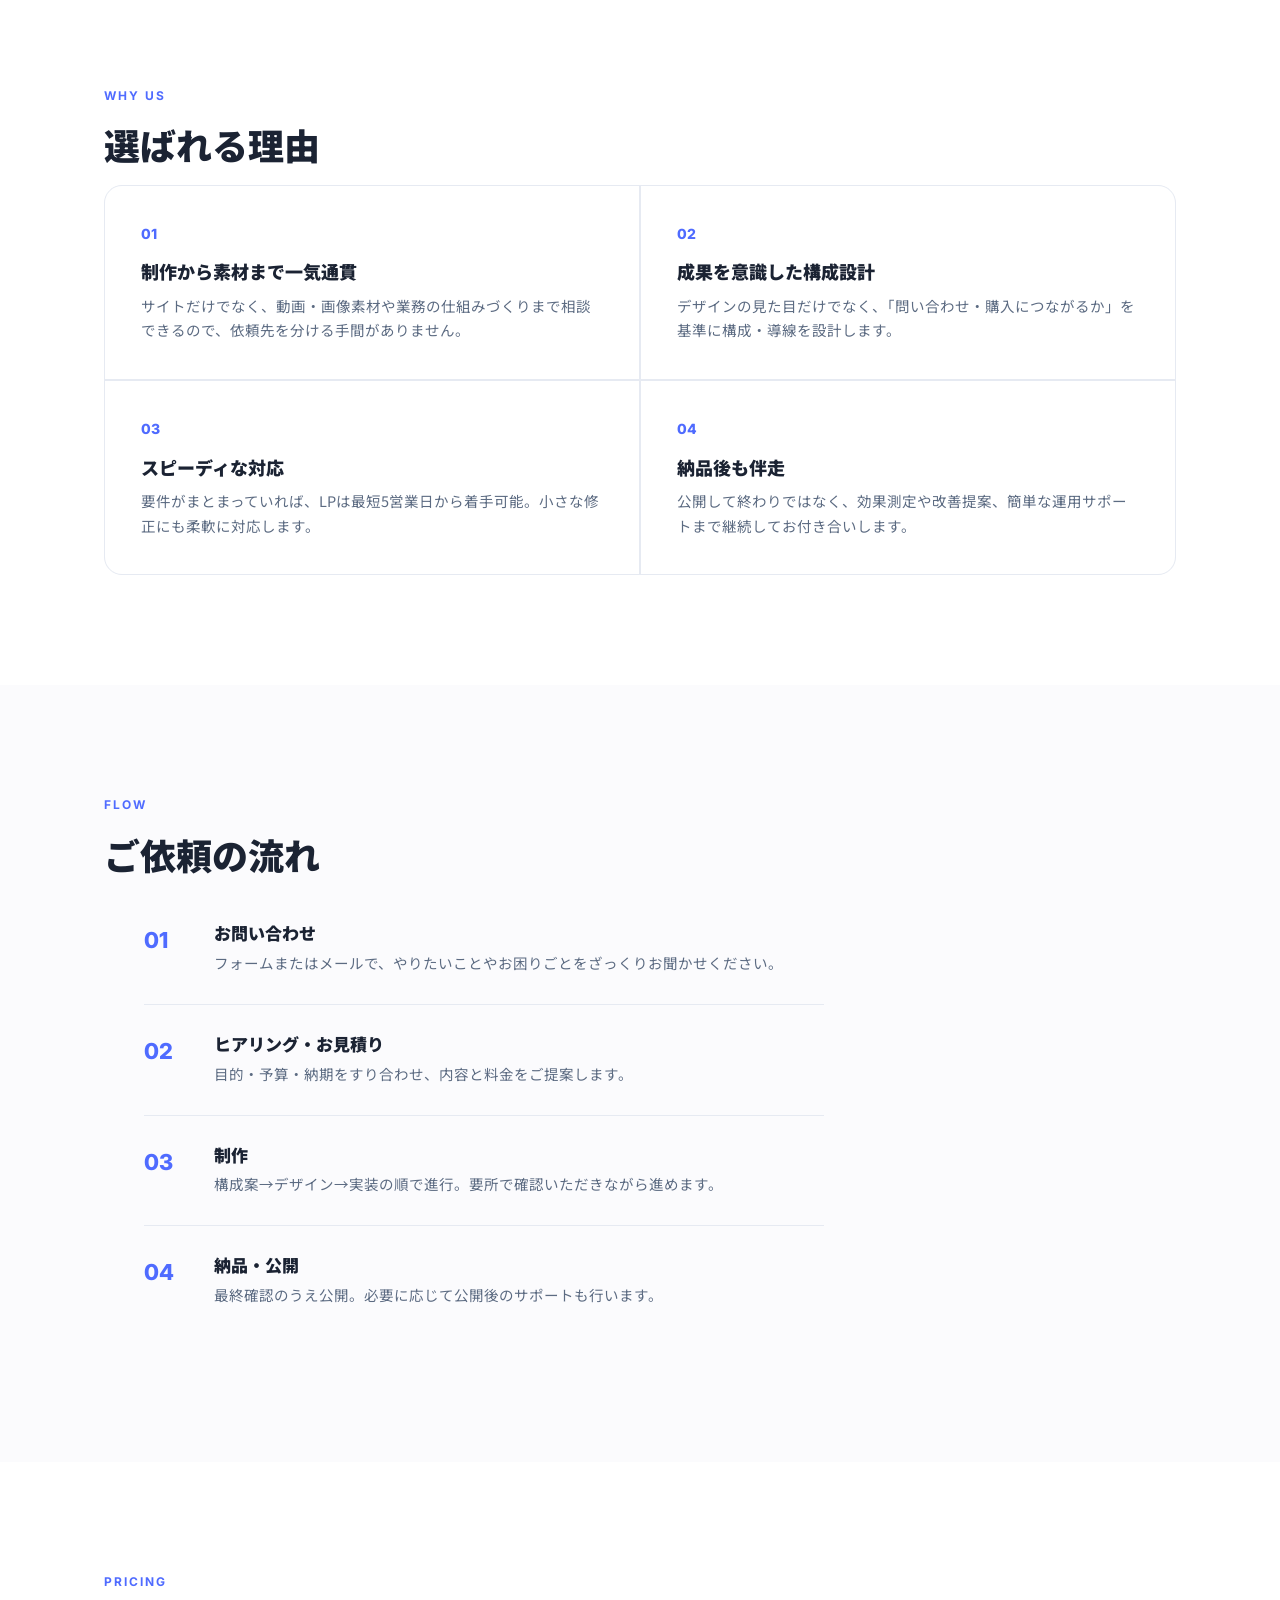
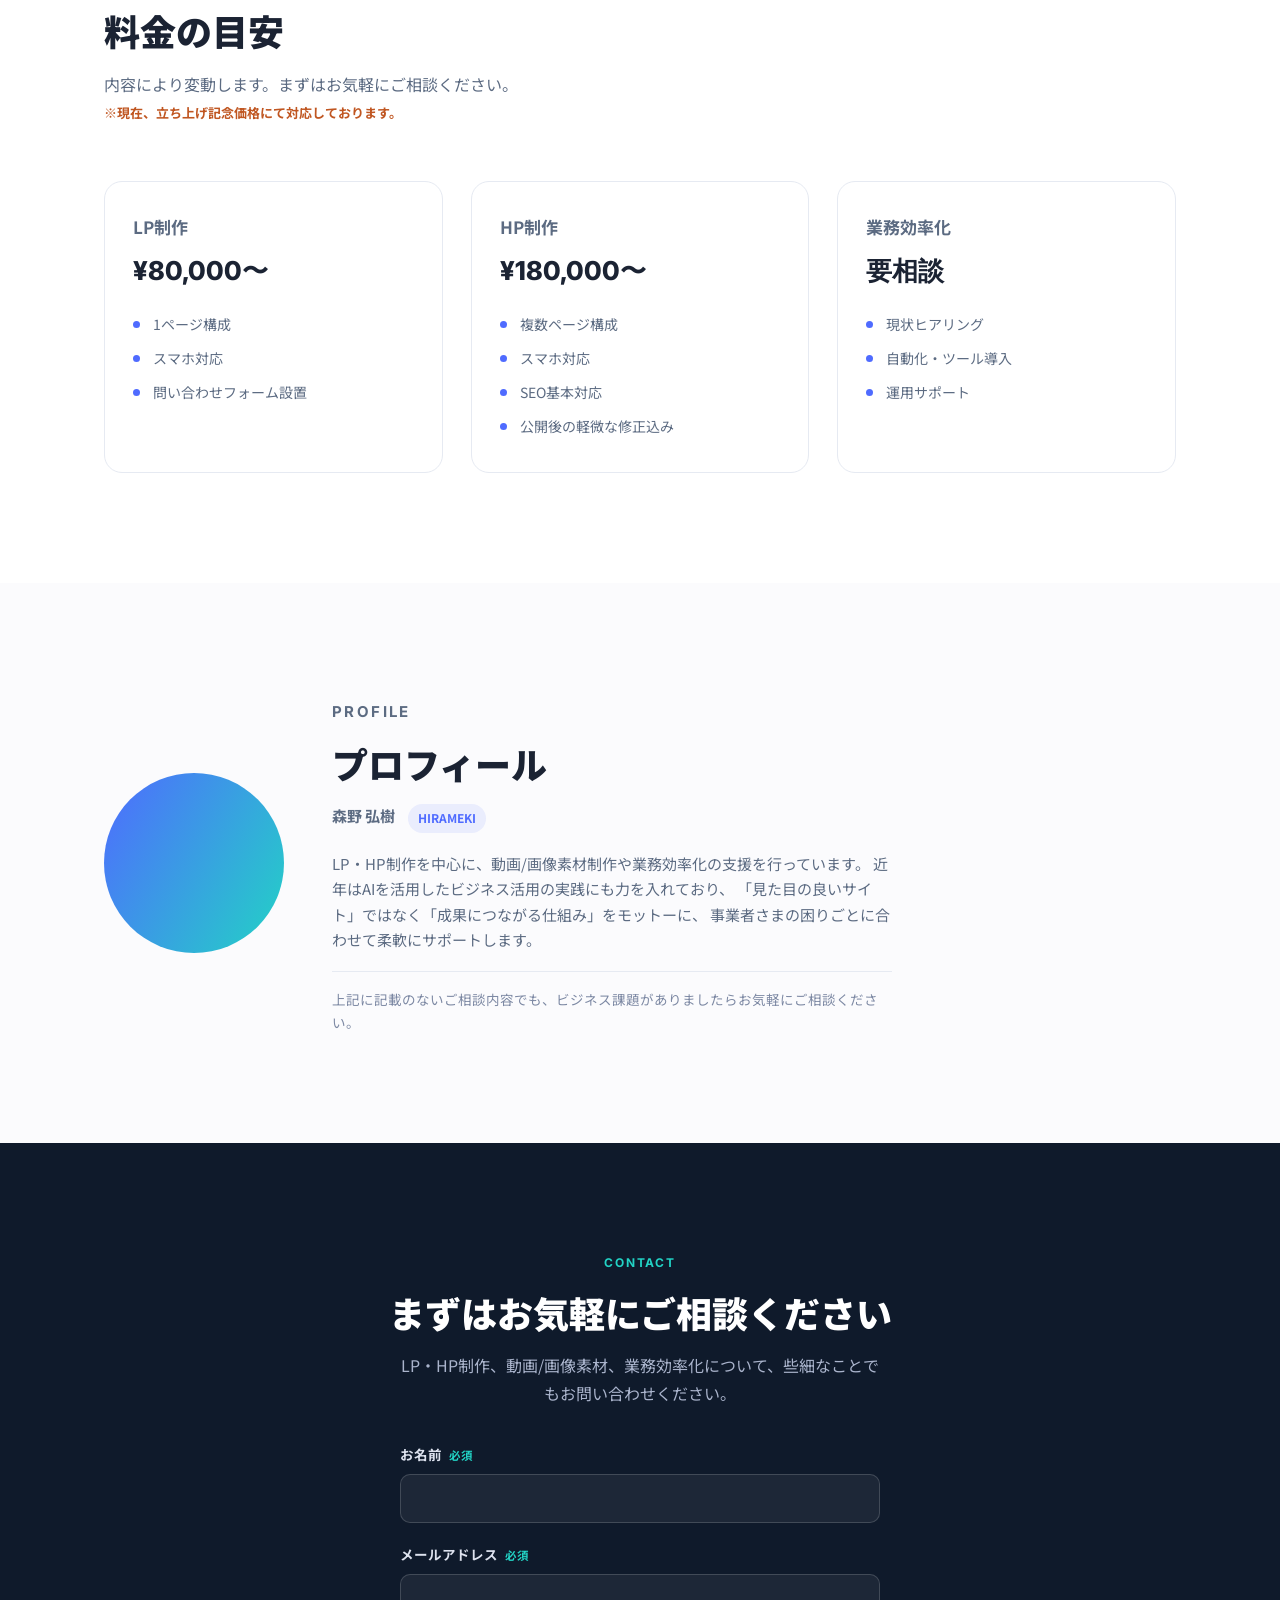
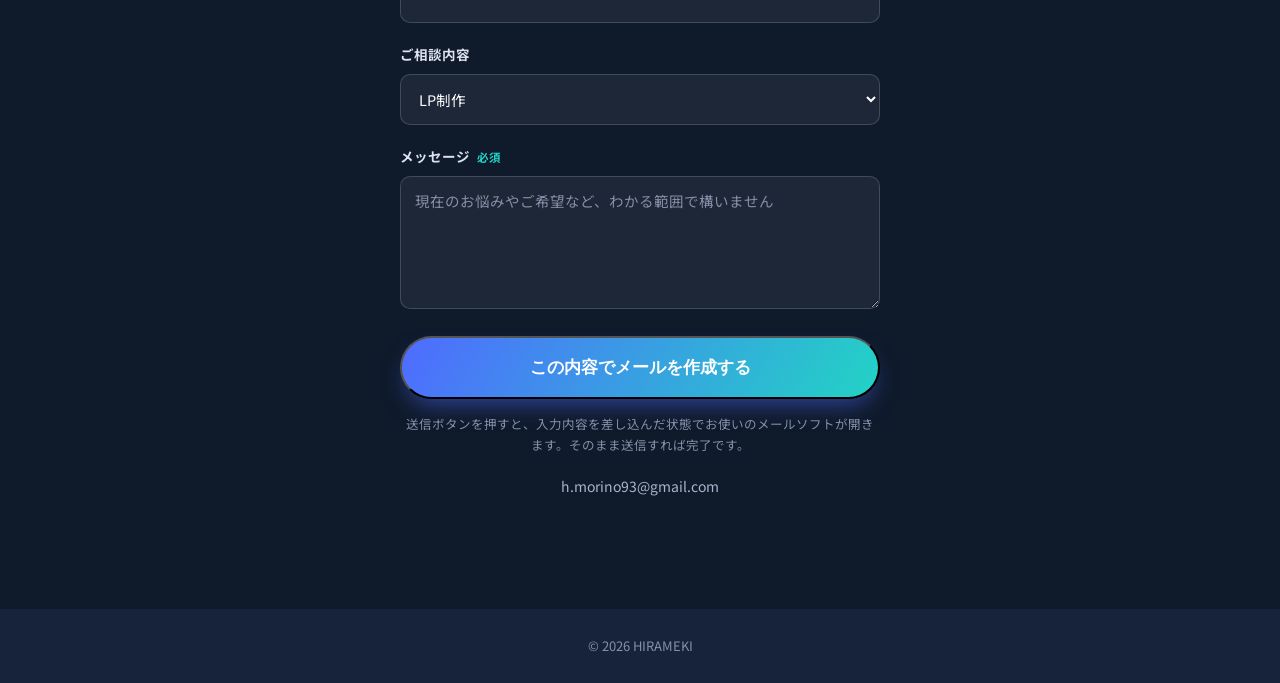
==== commit 0abf6a3f: "お問い合わせをフォーム化(送信時にメールソフトへ内容を差し込み) 名前・メール・ご相談内容・メッセージを入力すると、整形済みのmailtoリンクを 組み立てて開く。外部サービスのアカウント登録不要。" ====
--- a/index.html
+++ b/index.html
@@ -444,9 +444,36 @@
       <p class="section-eyebrow reveal light">CONTACT</p>
       <h2 class="reveal light">まずはお気軽にご相談ください</h2>
       <p class="reveal light contact-lead">LP・HP制作、動画/画像素材、業務効率化について、些細なことでもお問い合わせください。</p>
-      <a href="mailto:h.morino93@gmail.com?subject=%E3%81%8A%E5%95%8F%E3%81%84%E5%90%88%E3%82%8F%E3%81%9B" class="btn btn-primary btn-large reveal">
-        メールで相談する
-      </a>
+
+      <form class="contact-form reveal" id="contactForm">
+        <div class="form-row">
+          <label for="cfName">お名前 <span class="req">必須</span></label>
+          <input type="text" id="cfName" name="name" required autocomplete="name">
+        </div>
+        <div class="form-row">
+          <label for="cfEmail">メールアドレス <span class="req">必須</span></label>
+          <input type="email" id="cfEmail" name="email" required autocomplete="email">
+        </div>
+        <div class="form-row">
+          <label for="cfService">ご相談内容</label>
+          <select id="cfService" name="service">
+            <option value="LP制作">LP制作</option>
+            <option value="HP制作">HP制作</option>
+            <option value="動画・画像素材制作">動画・画像素材制作</option>
+            <option value="業務効率化">業務効率化</option>
+            <option value="その他・まだ決まっていない">その他・まだ決まっていない</option>
+          </select>
+        </div>
+        <div class="form-row">
+          <label for="cfMessage">メッセージ <span class="req">必須</span></label>
+          <textarea id="cfMessage" name="message" rows="5" required placeholder="現在のお悩みやご希望など、わかる範囲で構いません"></textarea>
+        </div>
+        <button type="submit" class="btn btn-primary btn-large">
+          この内容でメールを作成する
+        </button>
+        <p class="form-note">送信ボタンを押すと、入力内容を差し込んだ状態でお使いのメールソフトが開きます。そのまま送信すれば完了です。</p>
+      </form>
+
       <p class="contact-mail reveal">h.morino93@gmail.com</p>
     </div>
   </section>
--- a/style.css
+++ b/style.css
@@ -319,6 +319,26 @@
 .contact-lead{color:#aab4cc;max-width:480px;margin:0 auto 36px;}
 .contact-mail{margin-top:20px;color:#aab4cc;font-size:14px;}
 
+.contact-form{width:100%;max-width:480px;text-align:left;}
+.form-row{margin-bottom:20px;}
+.form-row label{display:block;font-size:13.5px;font-weight:700;margin-bottom:8px;color:#dde2ee;}
+.form-row .req{color:var(--accent-2);font-weight:700;font-size:11.5px;margin-left:4px;}
+.form-row input,
+.form-row select,
+.form-row textarea{
+  width:100%;padding:13px 14px;border-radius:10px;border:1px solid rgba(255,255,255,.16);
+  background:rgba(255,255,255,.06);color:#fff;font-family:inherit;font-size:14.5px;
+}
+.form-row textarea{resize:vertical;}
+.form-row input:focus,
+.form-row select:focus,
+.form-row textarea:focus{outline:2px solid var(--accent-2);outline-offset:1px;}
+.form-row input::placeholder,
+.form-row textarea::placeholder{color:#8590a8;}
+.form-row select{color-scheme:dark;}
+.contact-form .btn{width:100%;}
+.form-note{margin-top:14px;font-size:12.5px;color:#8590a8;text-align:center;}
+
 /* ---------- Footer ---------- */
 .site-footer{background:var(--navy-2);color:#8590a8;padding:26px 0;}
 .footer-inner{font-size:13px;text-align:center;}
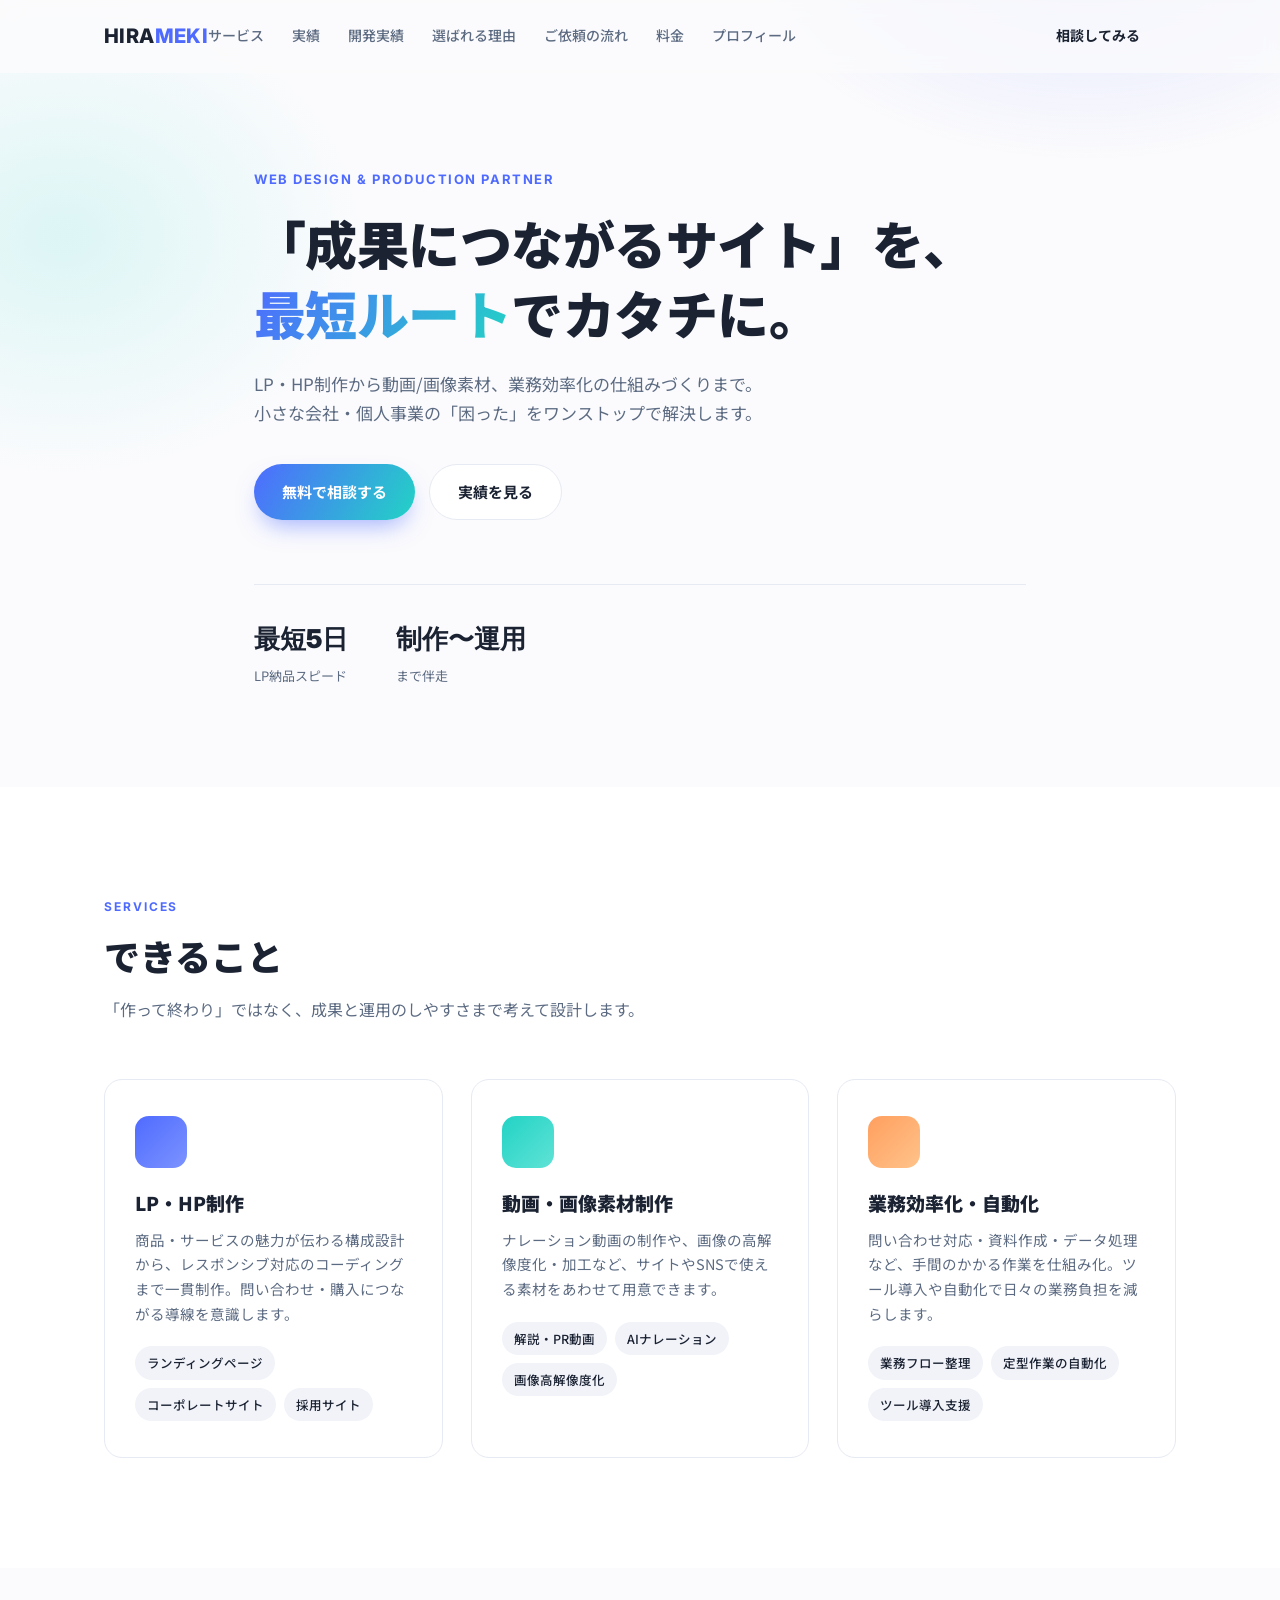
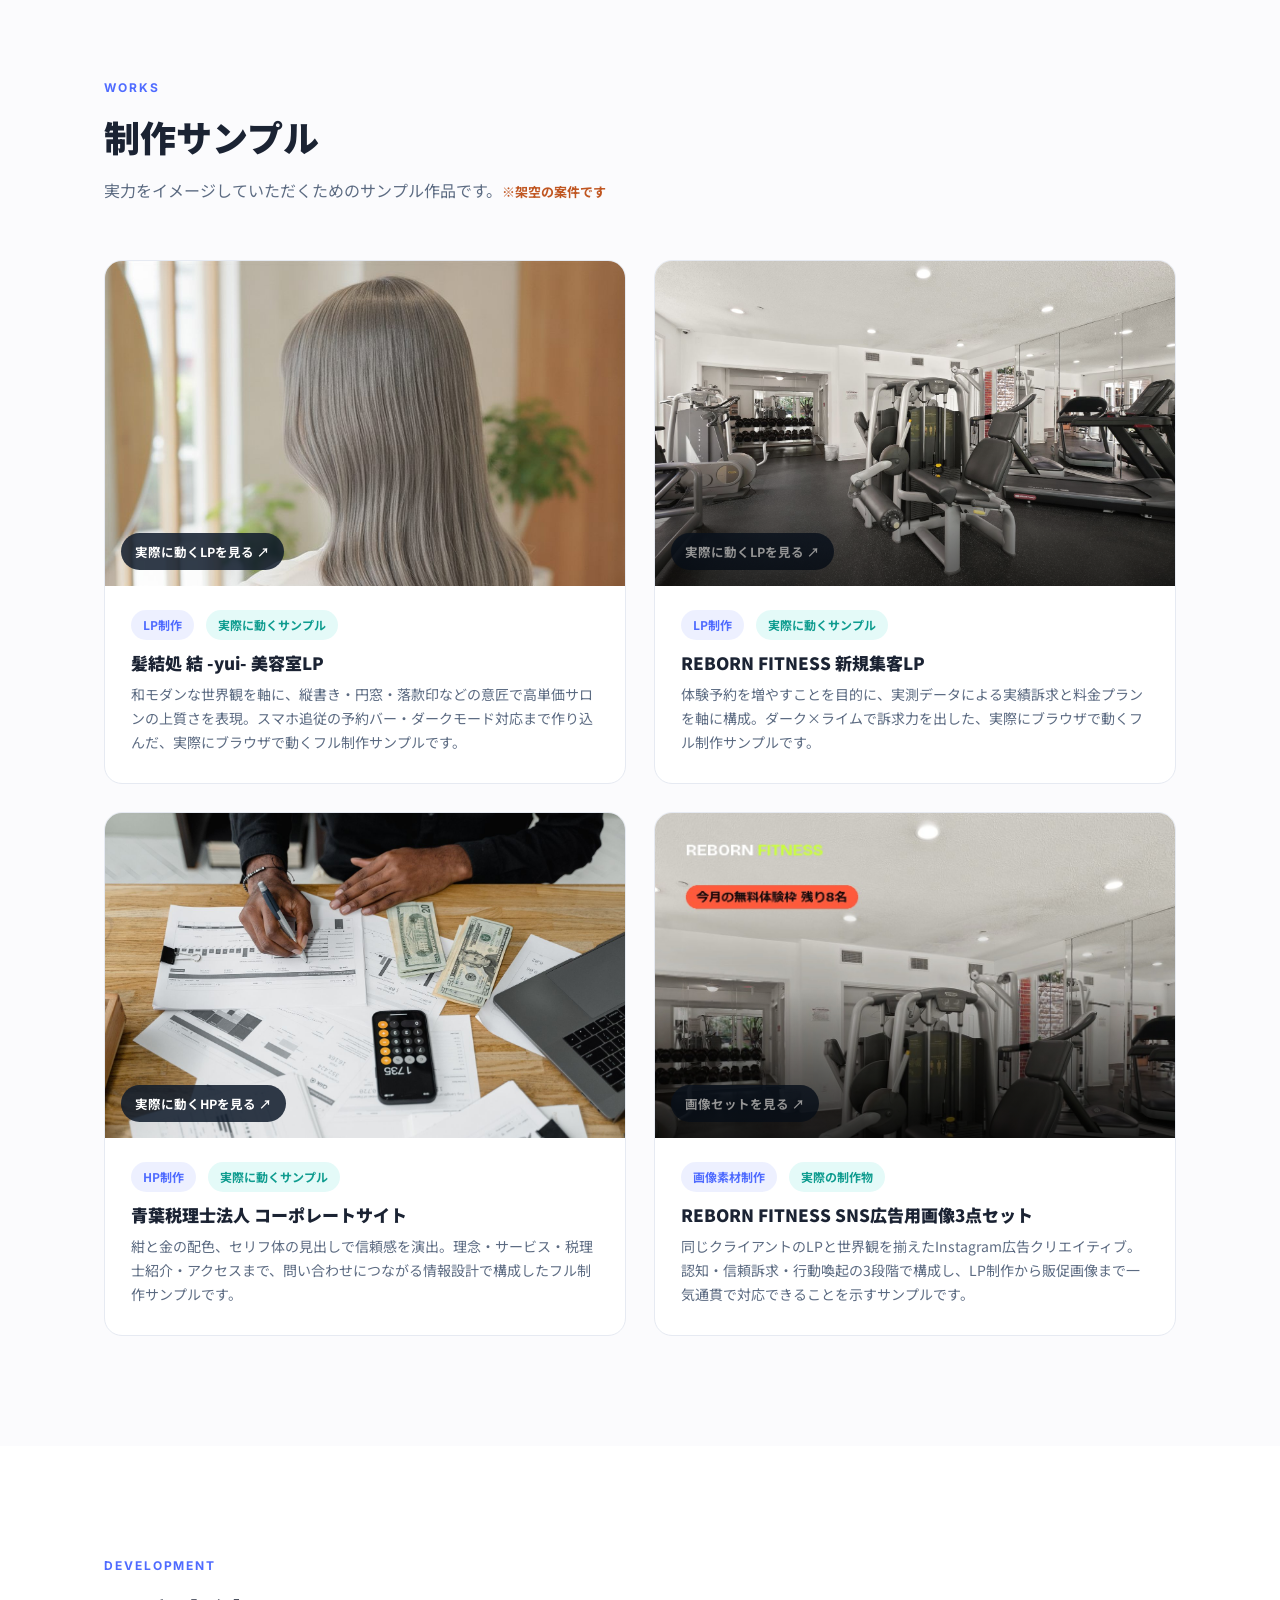
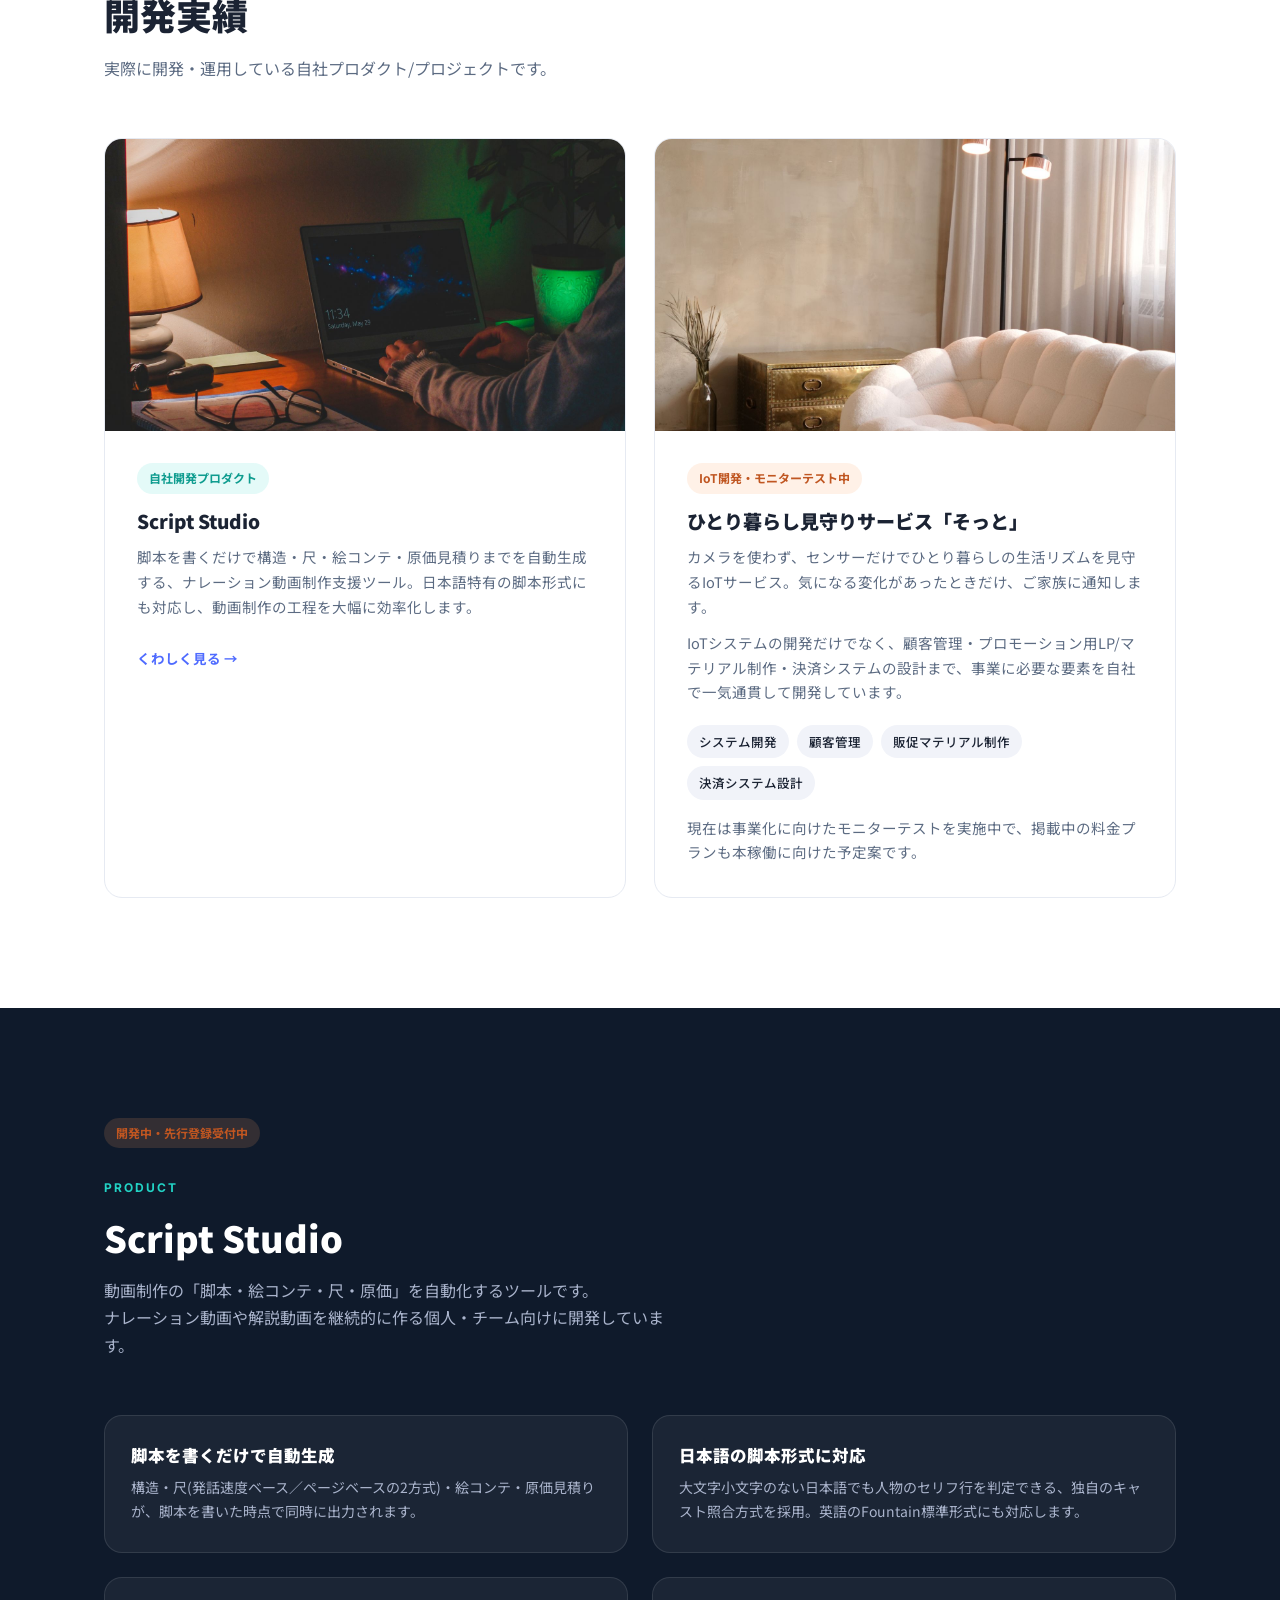
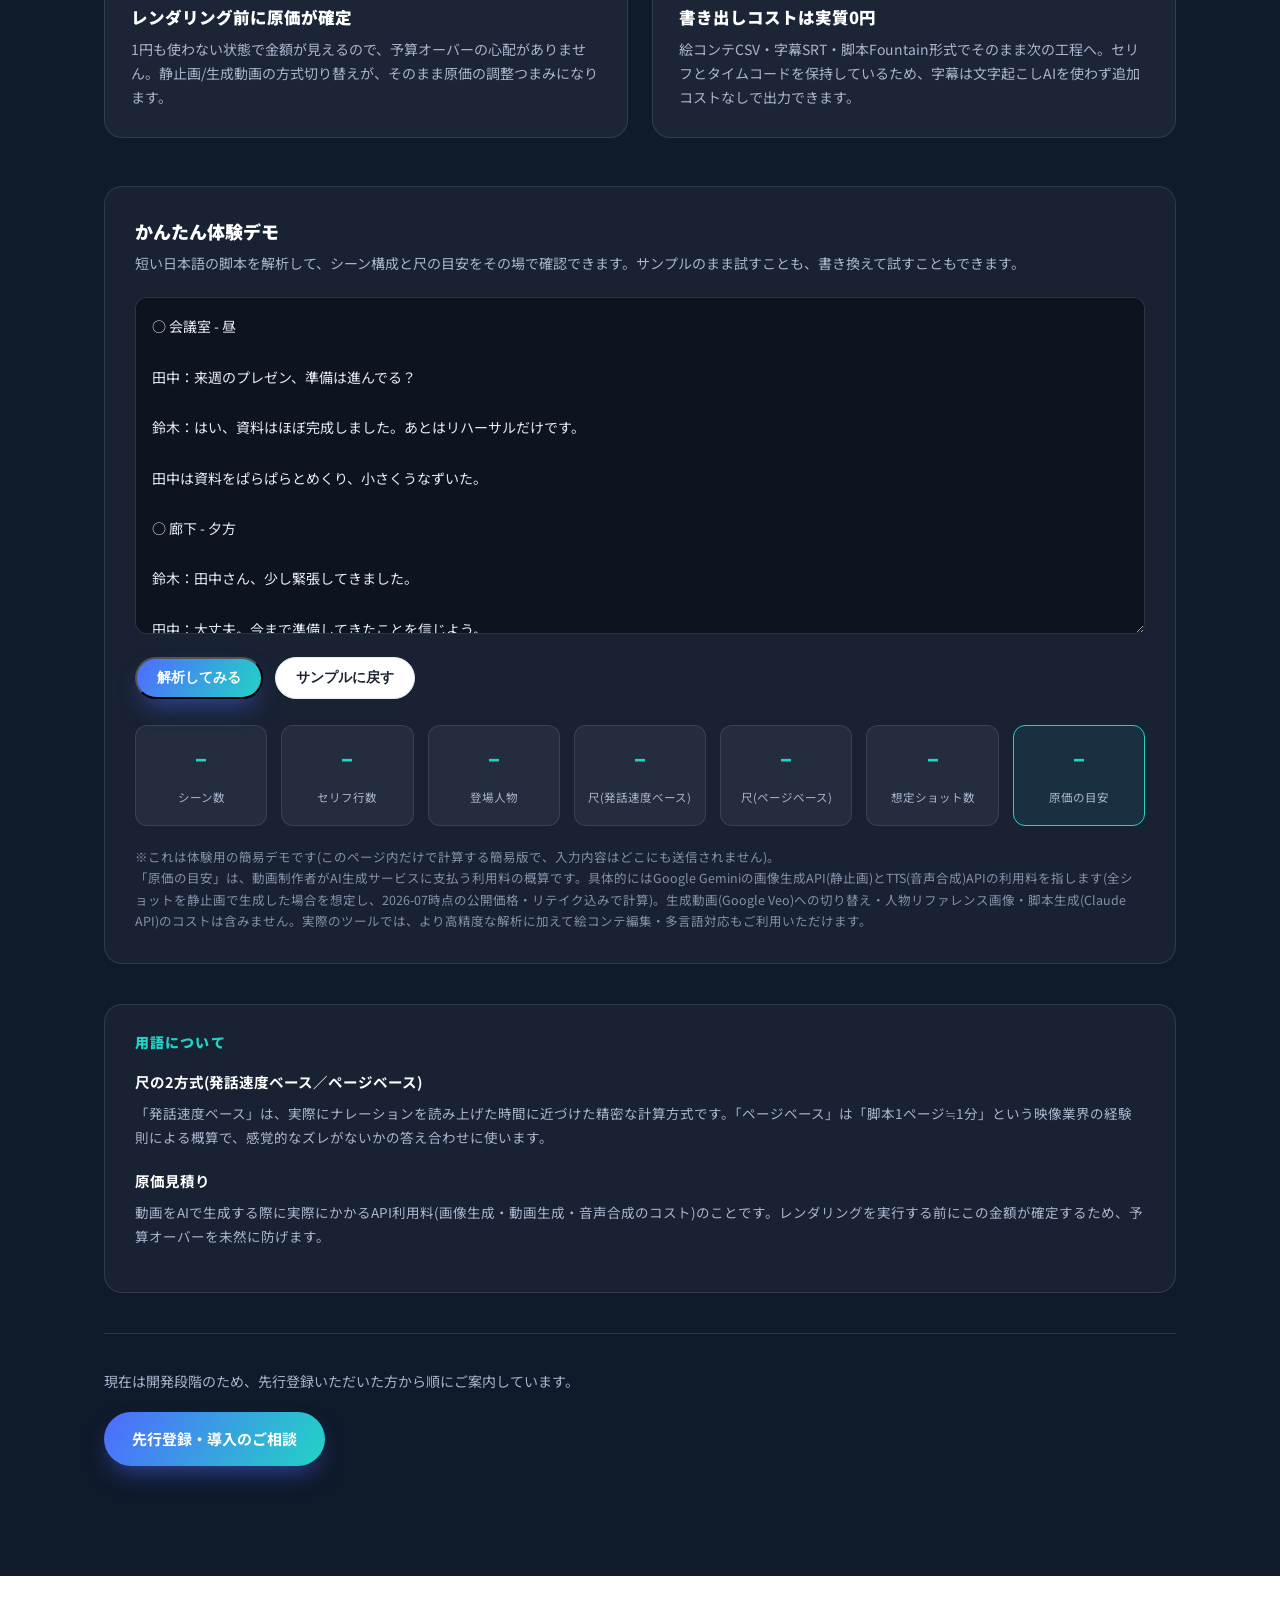
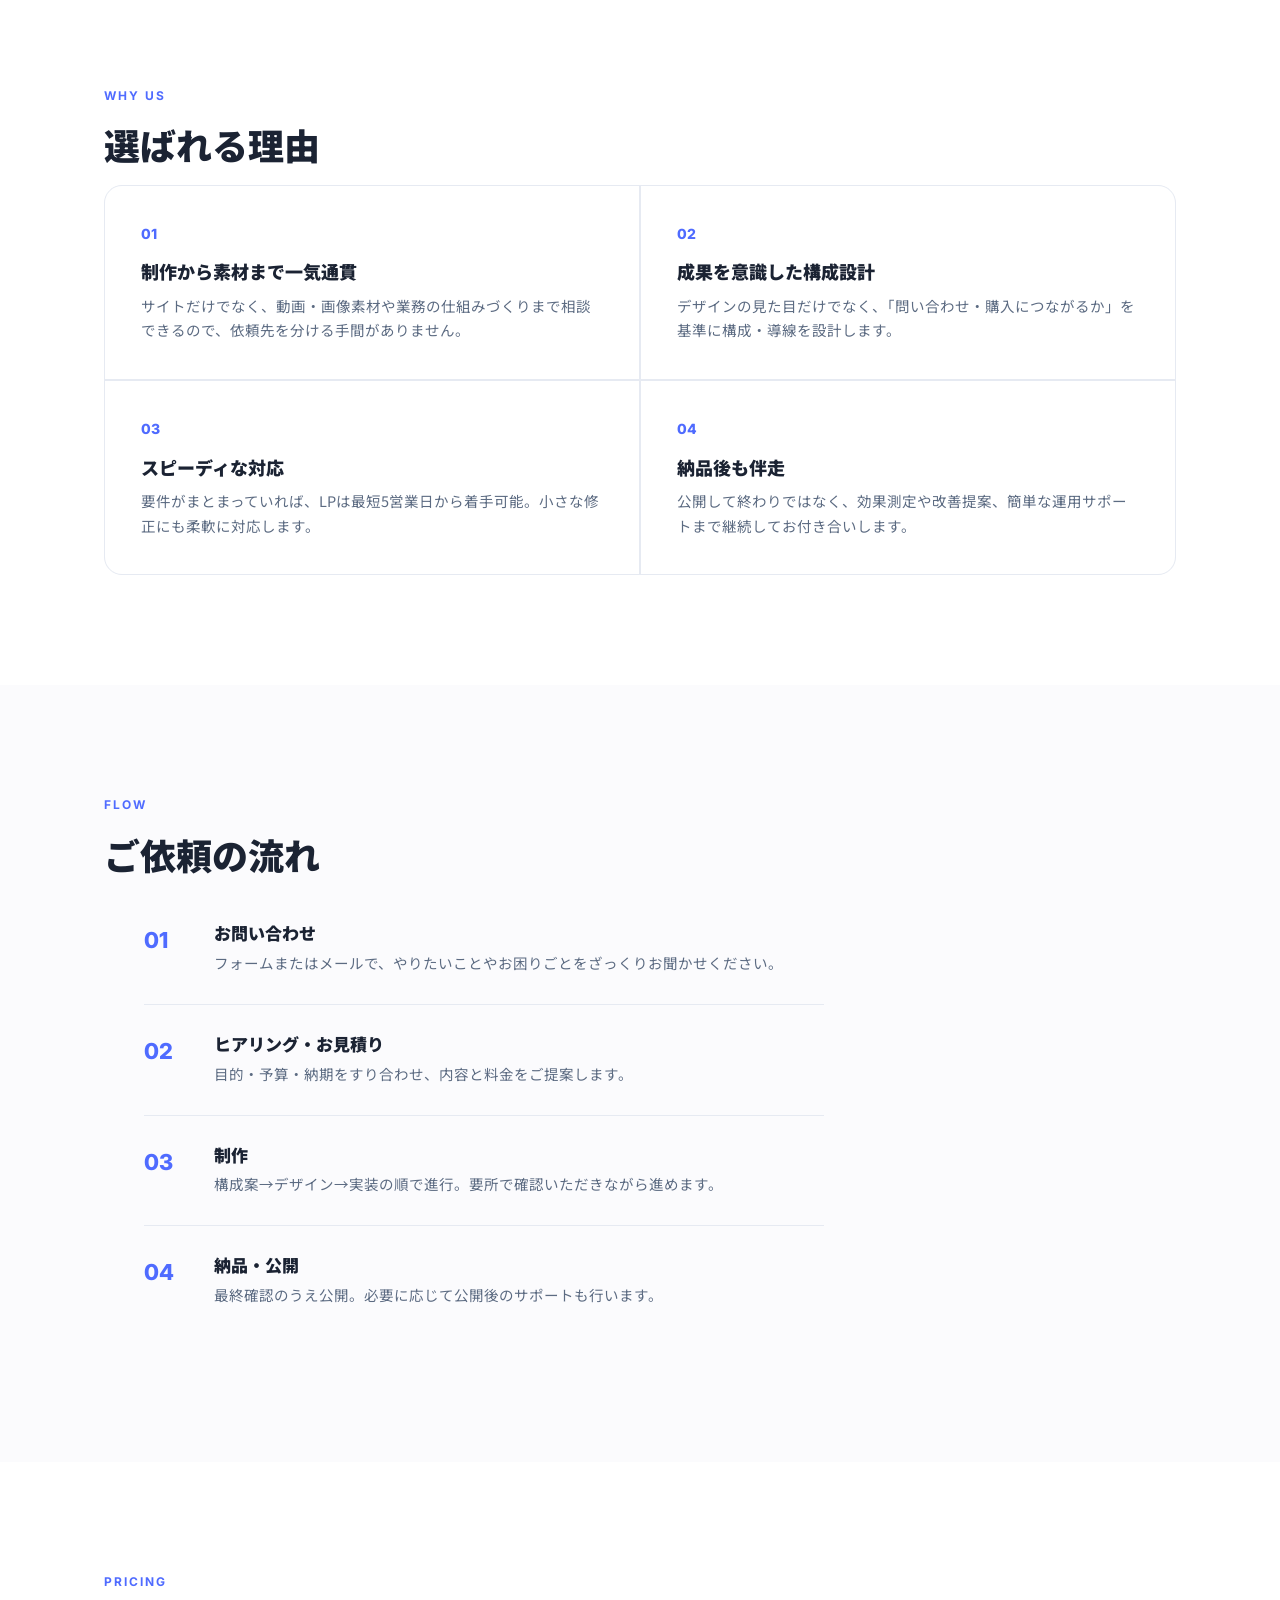
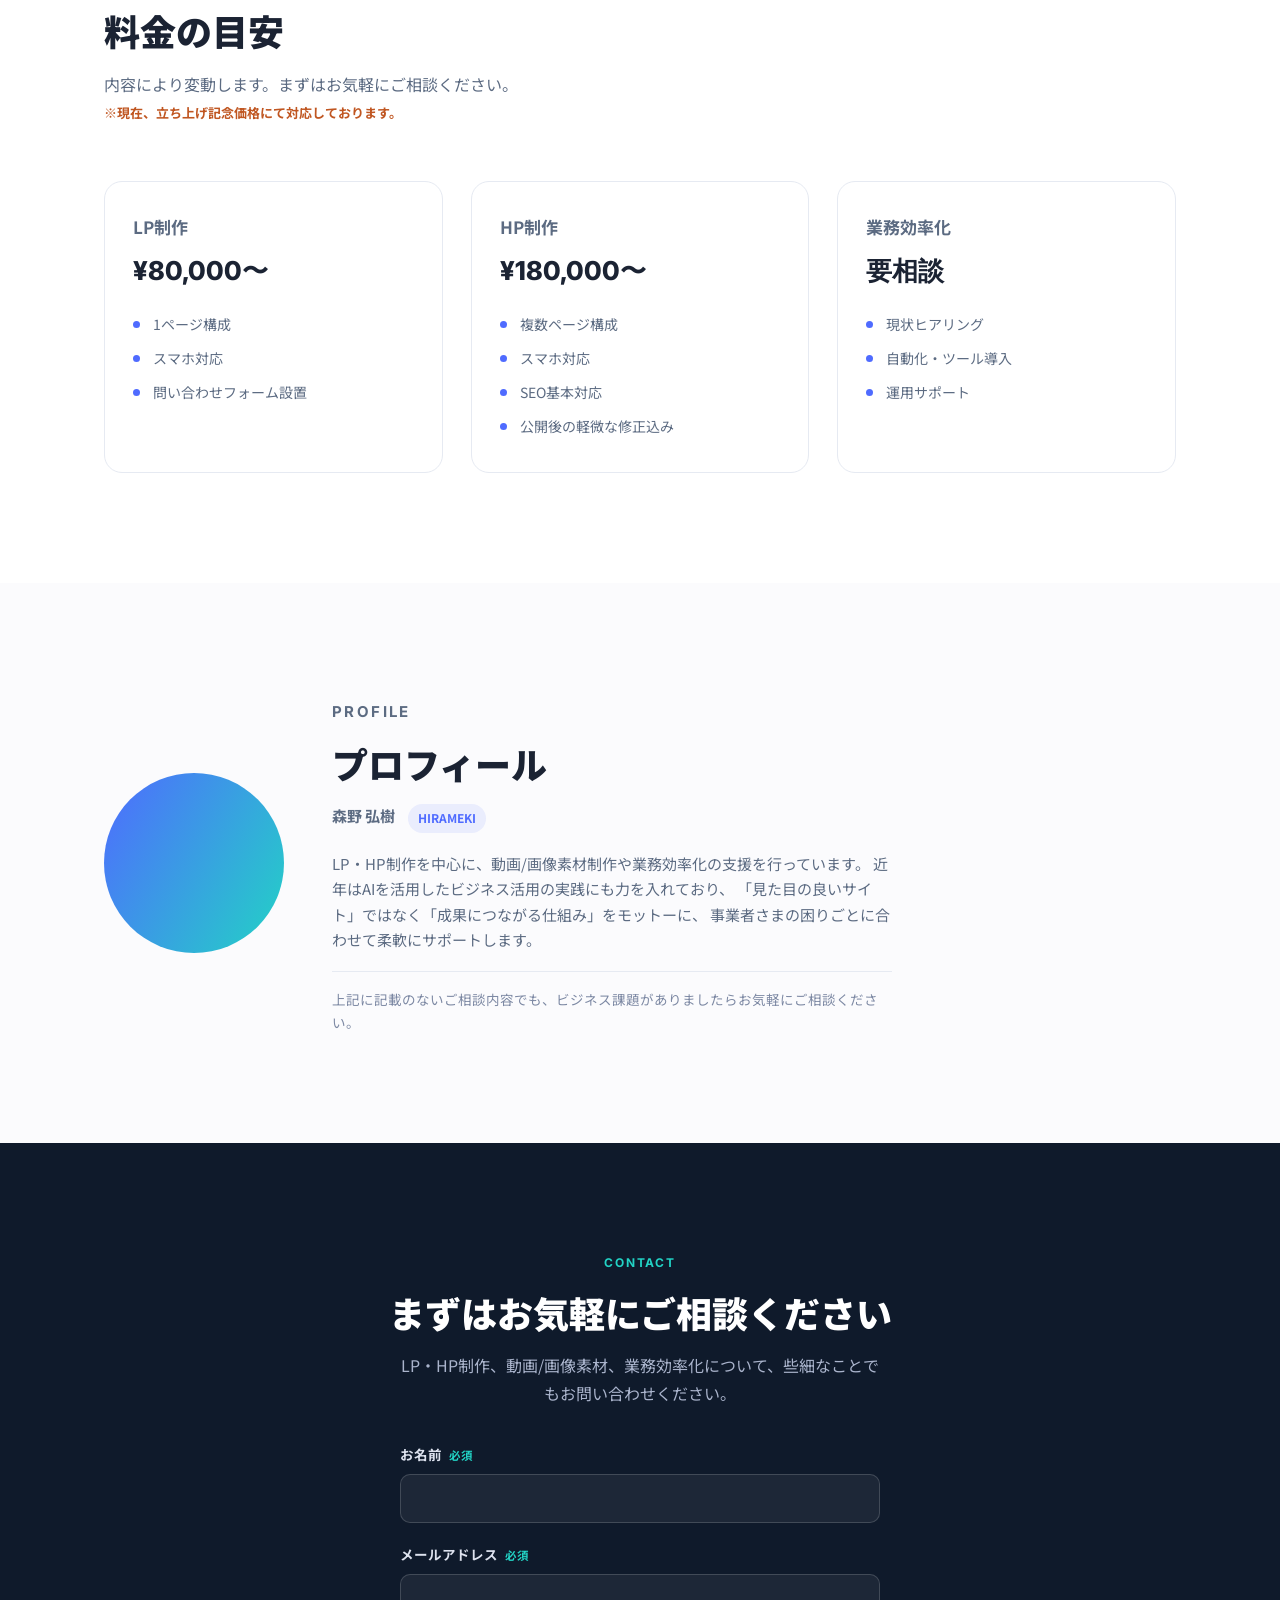
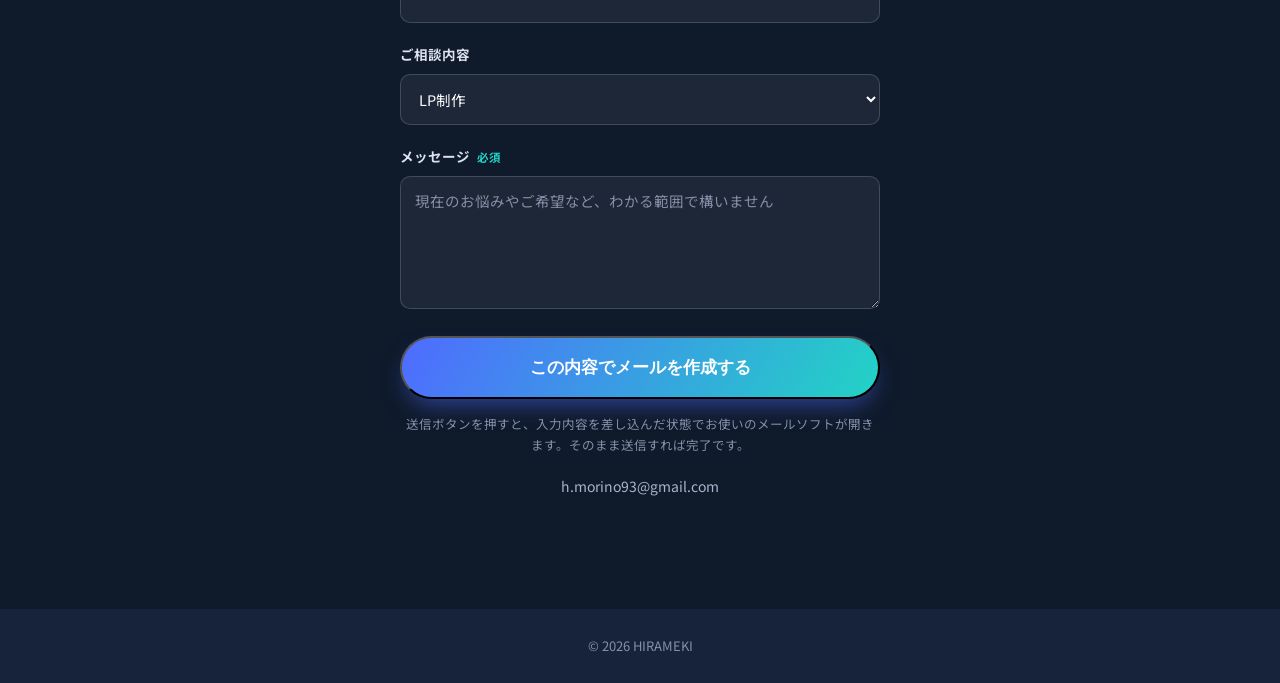
==== commit 53461504: "ヒーローの「提供サービス領域」の数字表示を削除" ====
--- a/index.html
+++ b/index.html
@@ -67,7 +67,6 @@
         <a href="#works" class="btn btn-outline">実績を見る</a>
       </div>
       <ul class="hero-stats reveal">
-        <li><strong>3</strong><span>提供サービス領域</span></li>
         <li><strong>最短5日</strong><span>LP納品スピード</span></li>
         <li><strong>制作〜運用</strong><span>まで伴走</span></li>
       </ul>
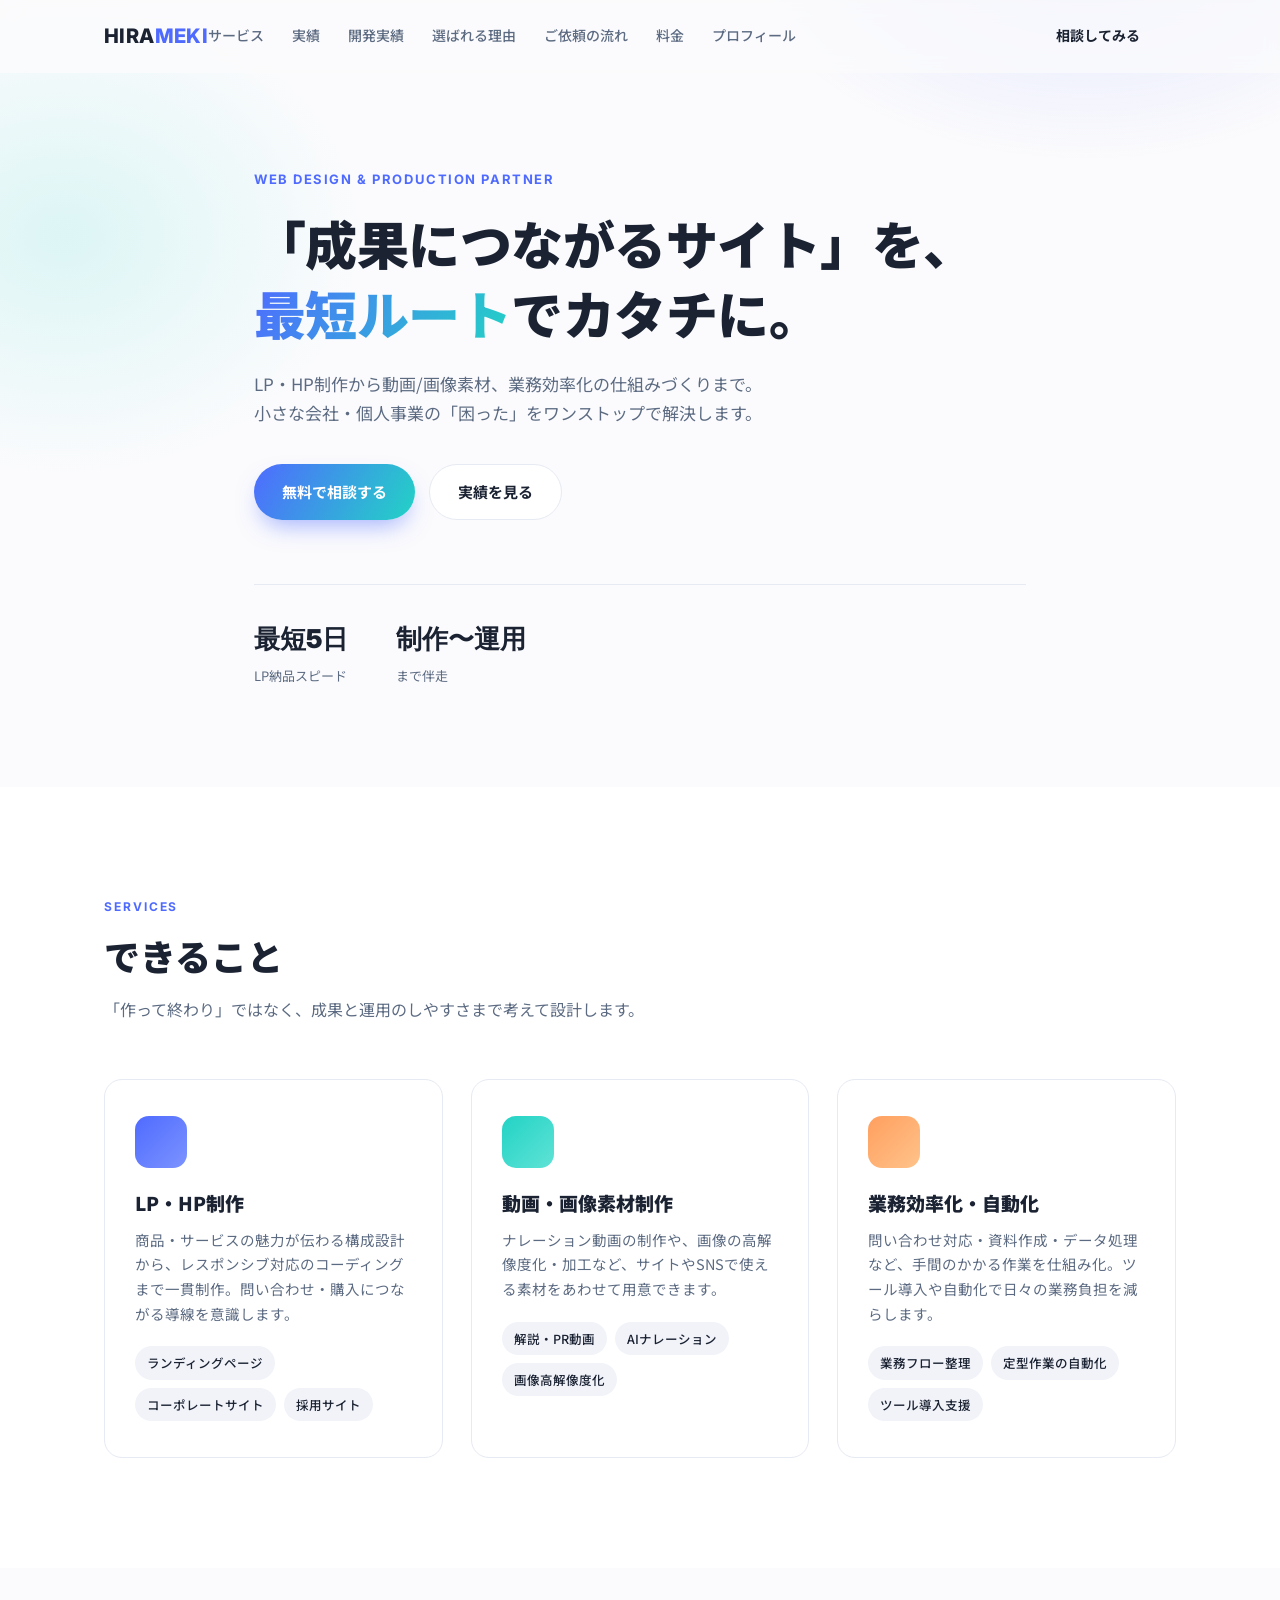
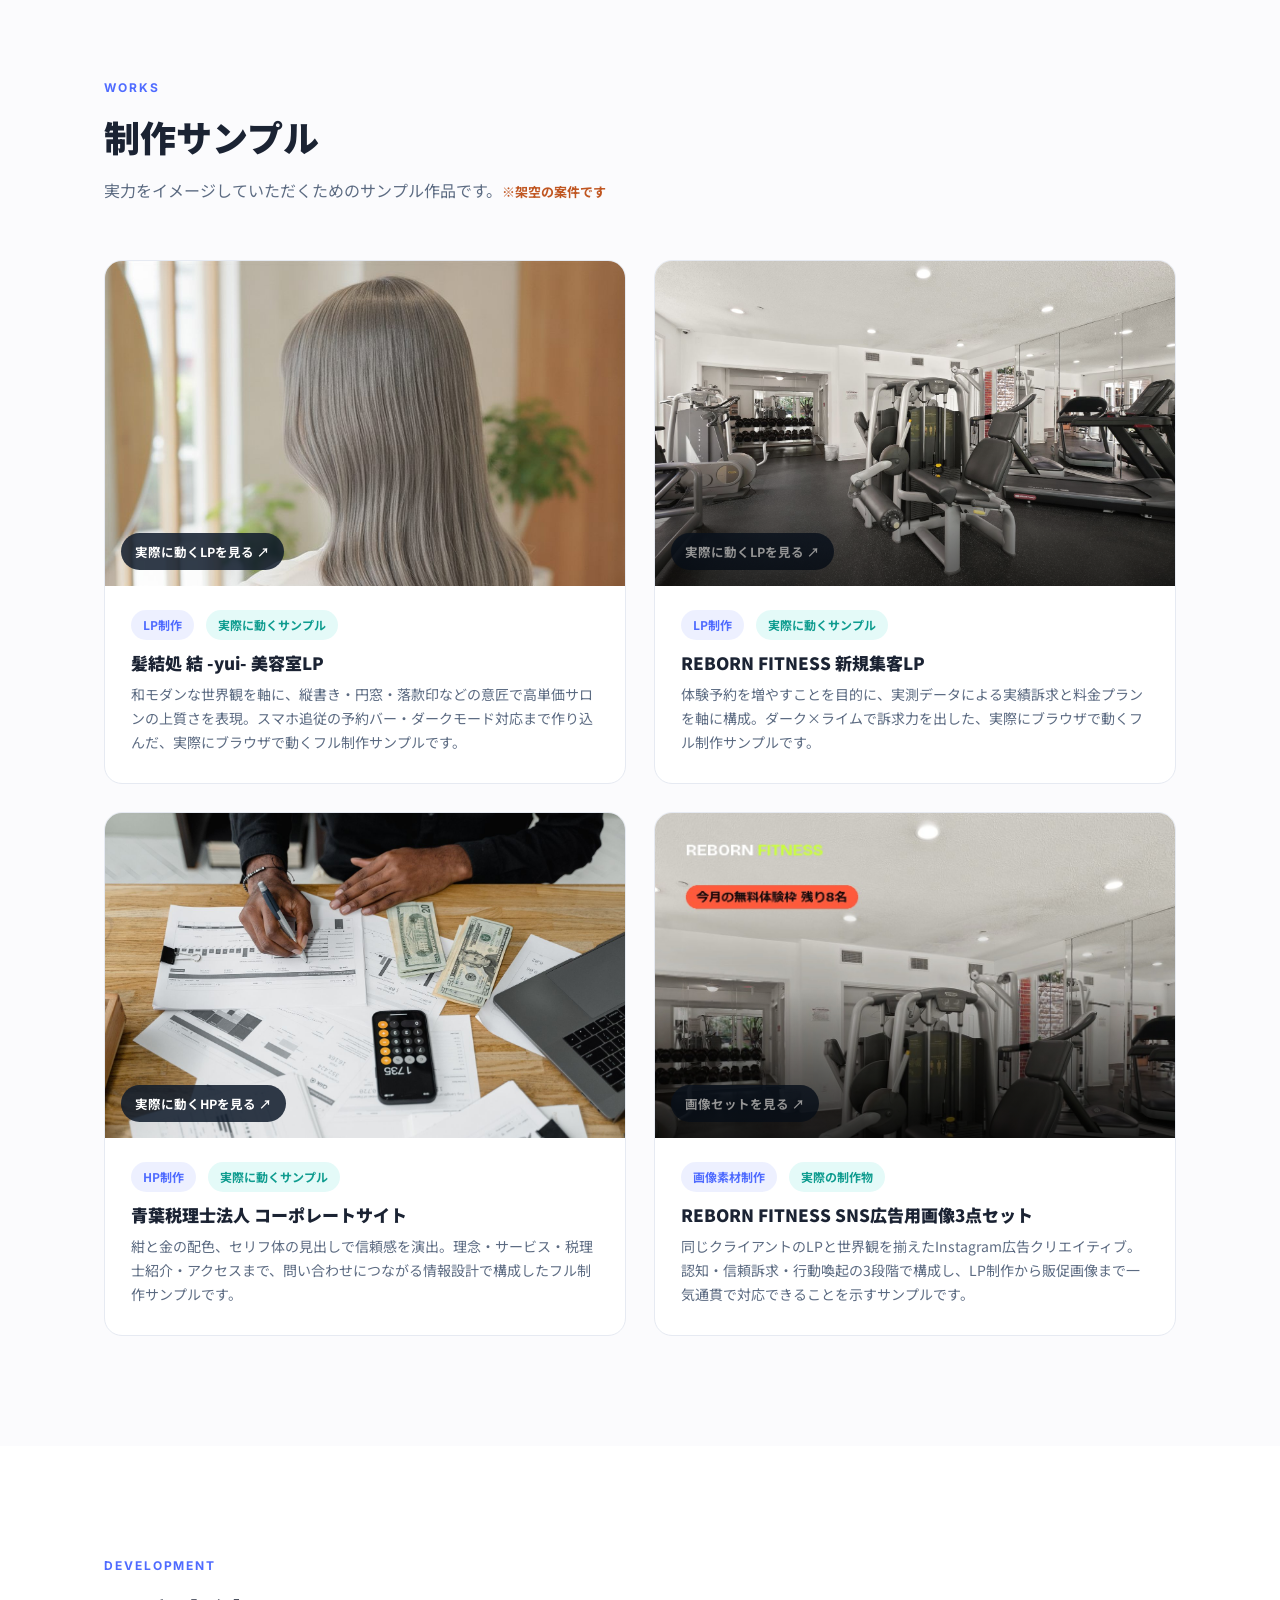
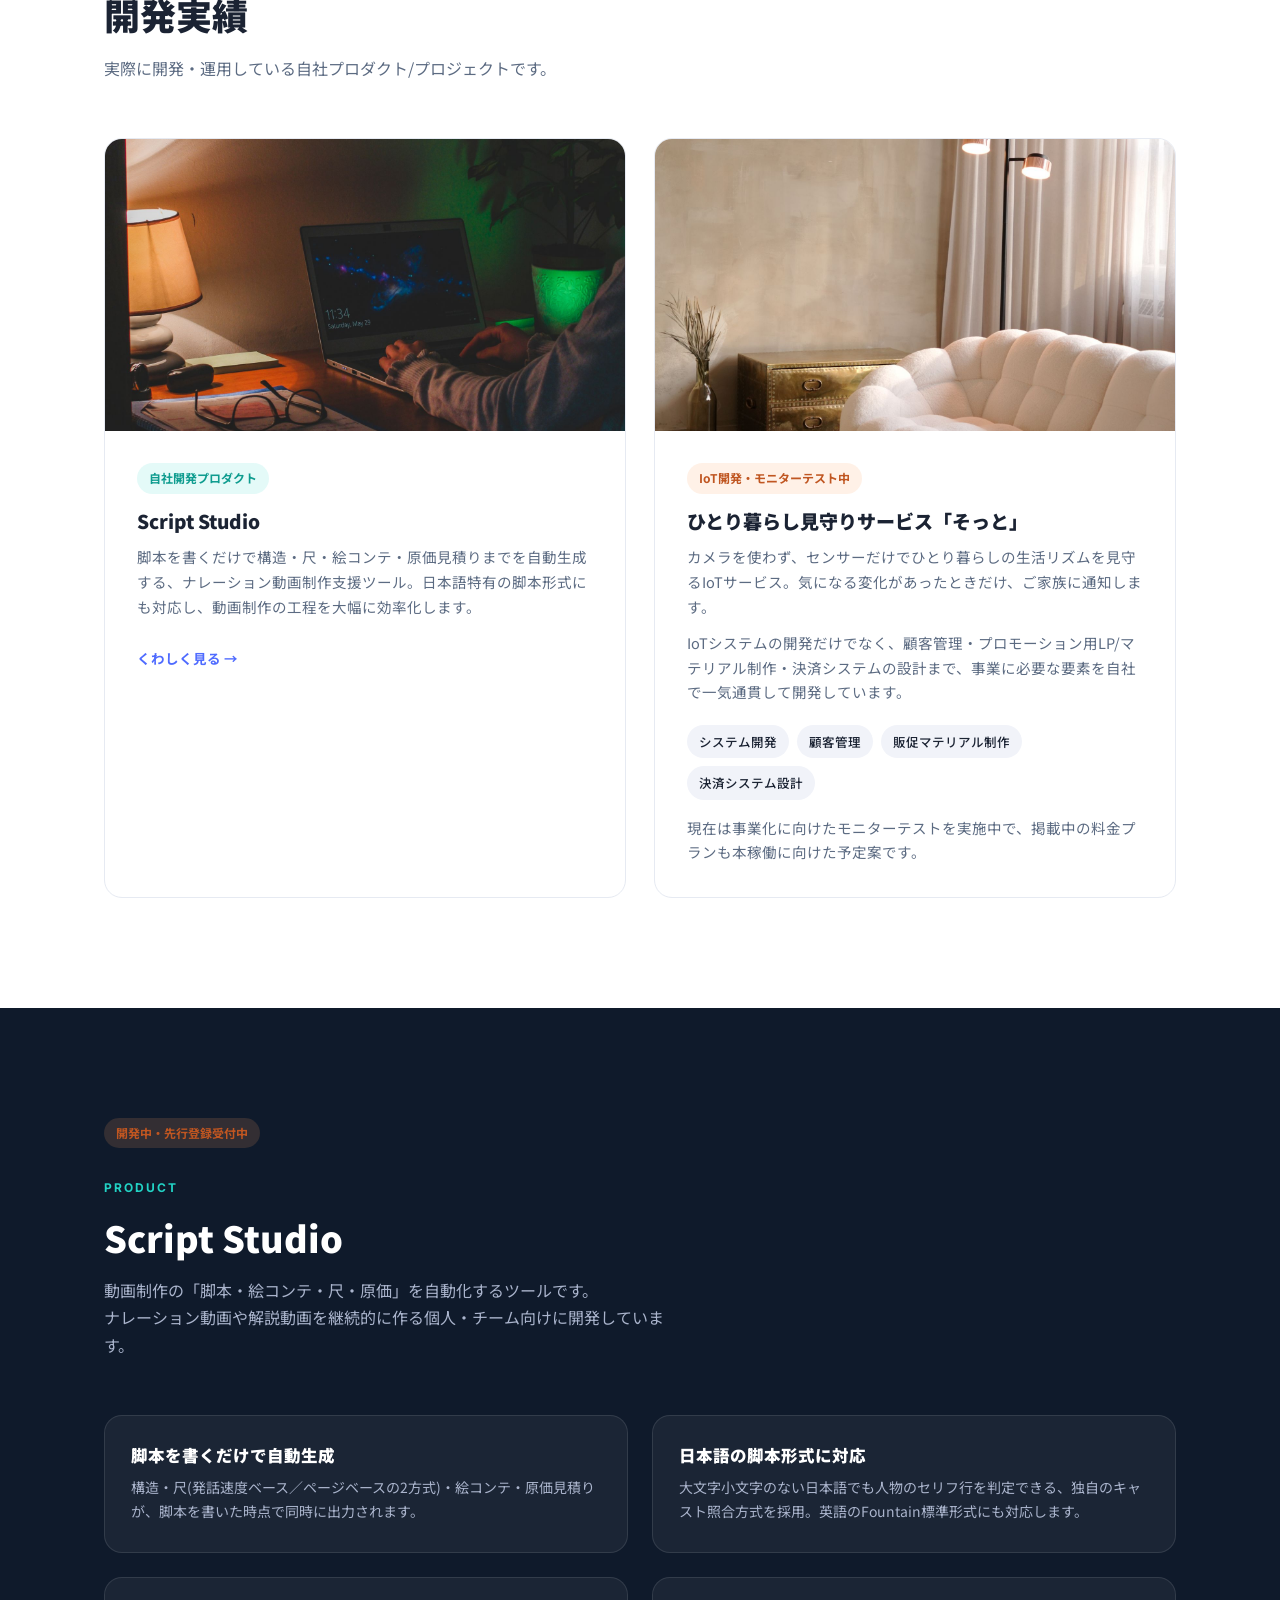
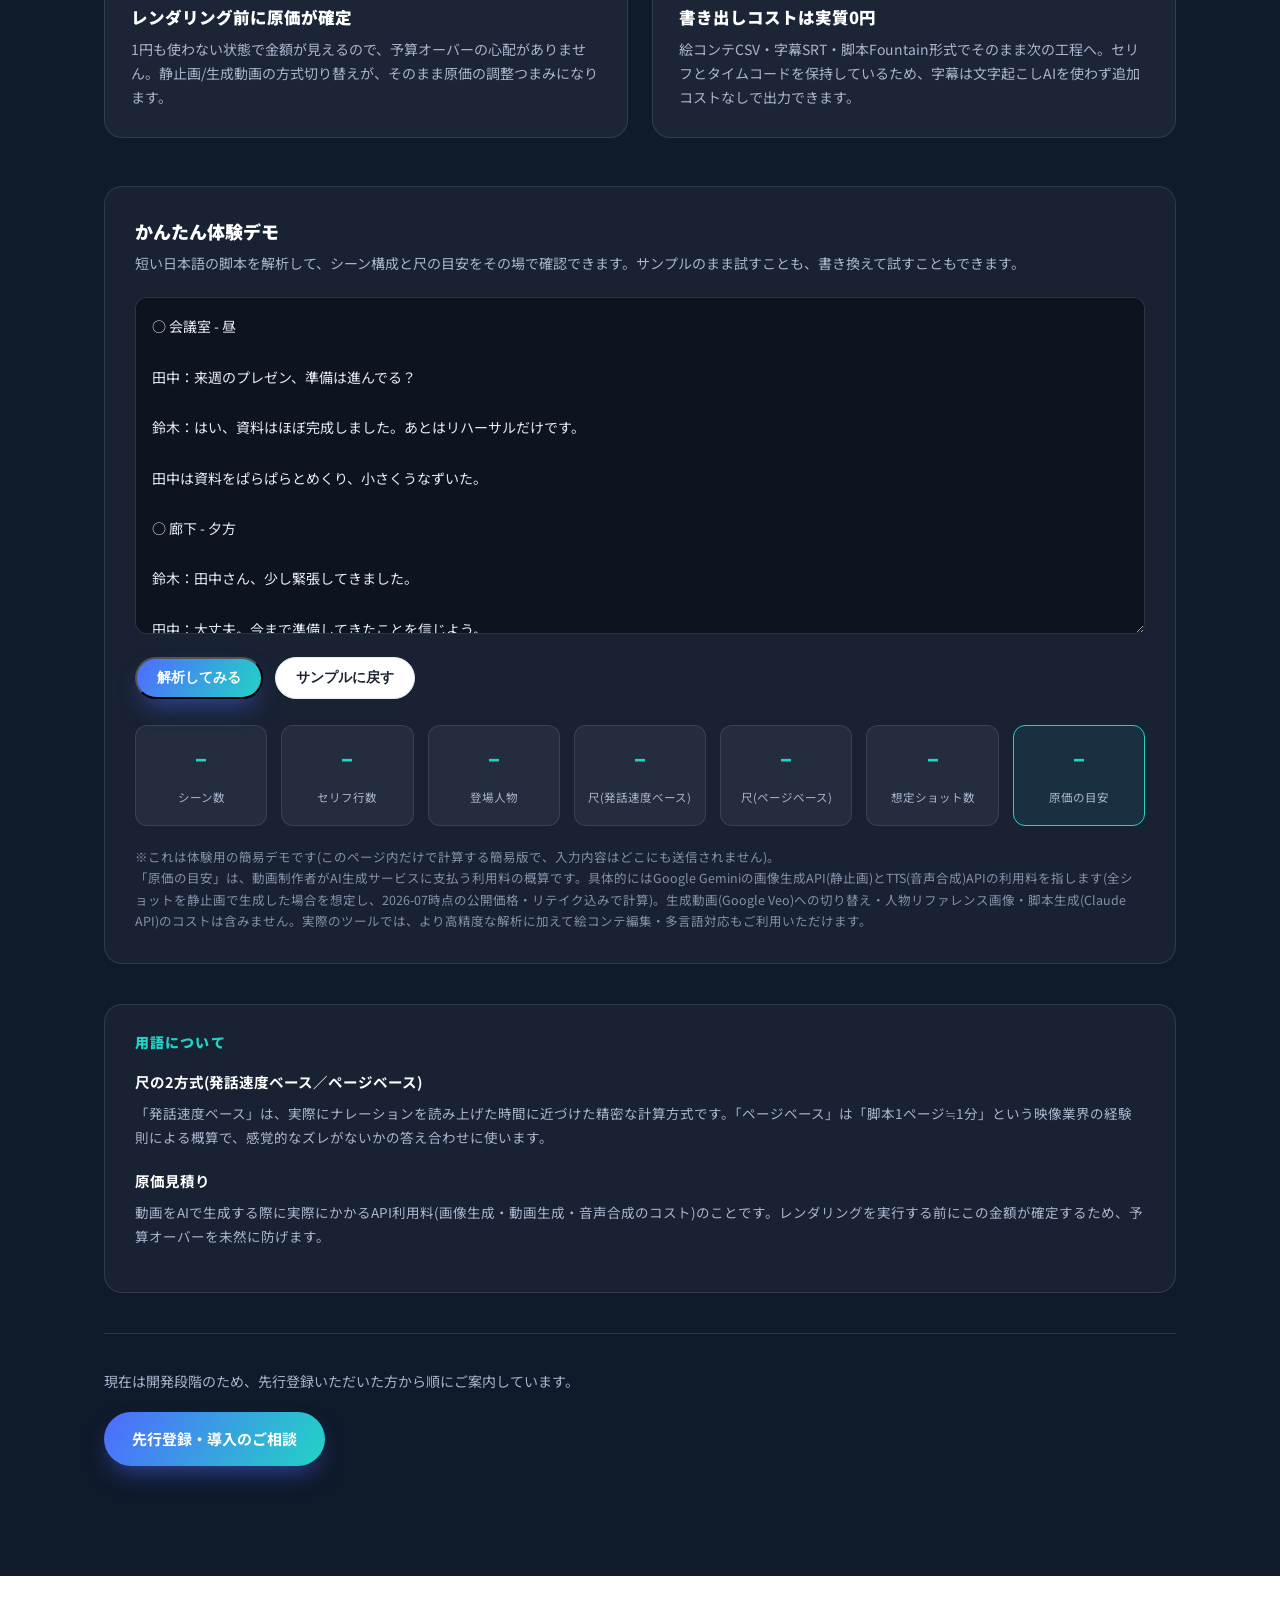
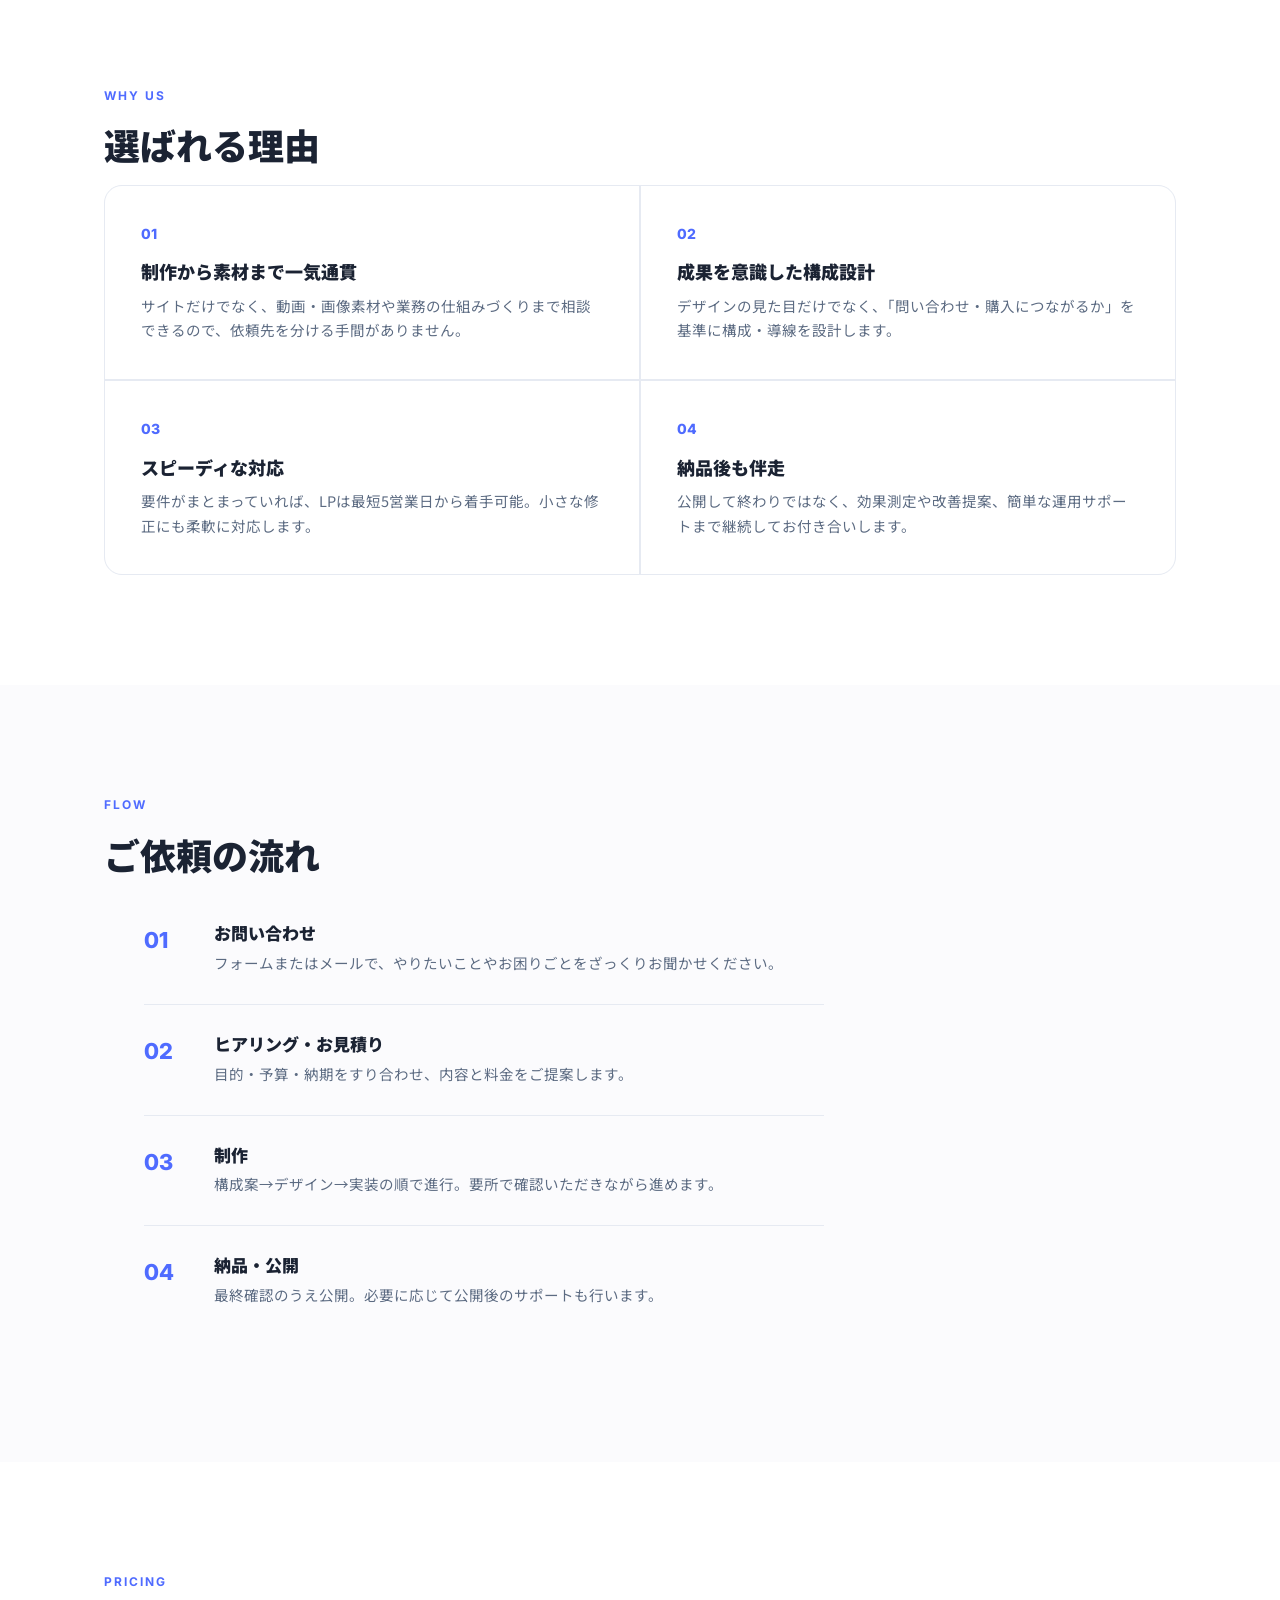
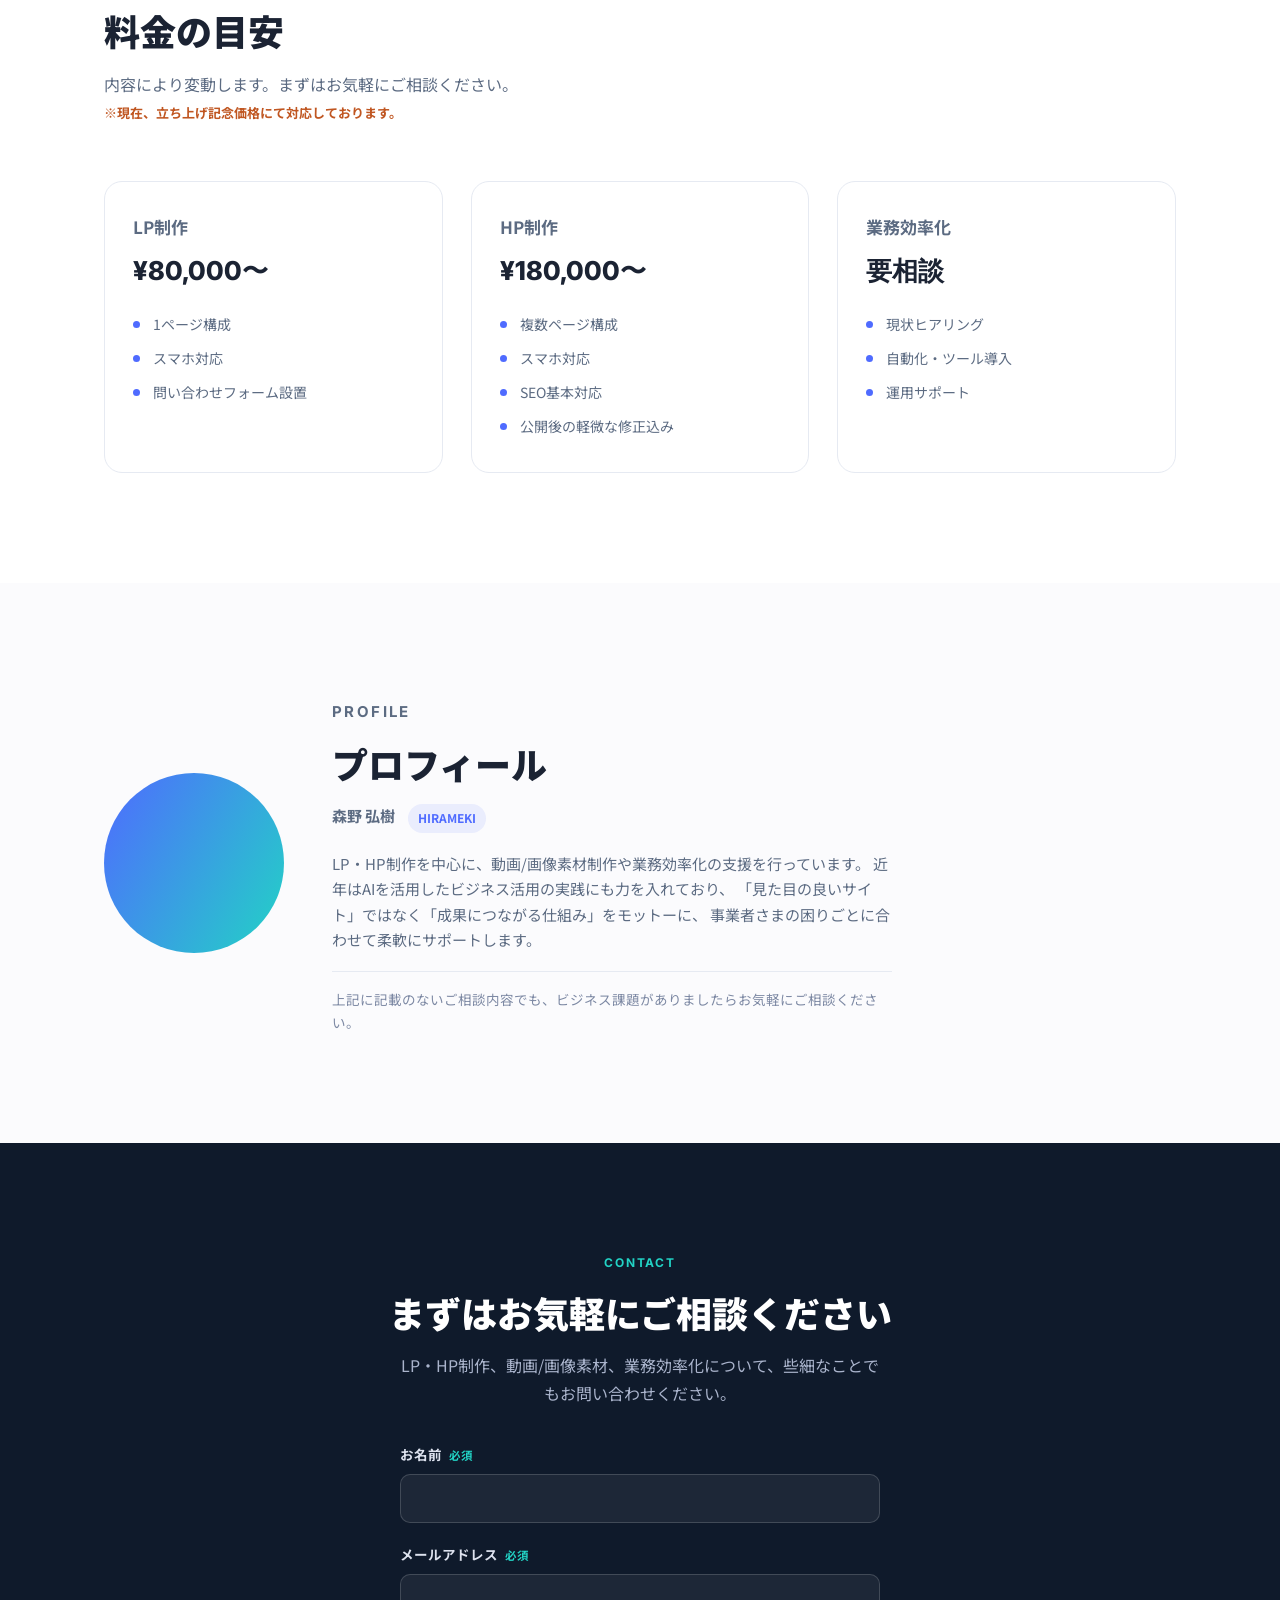
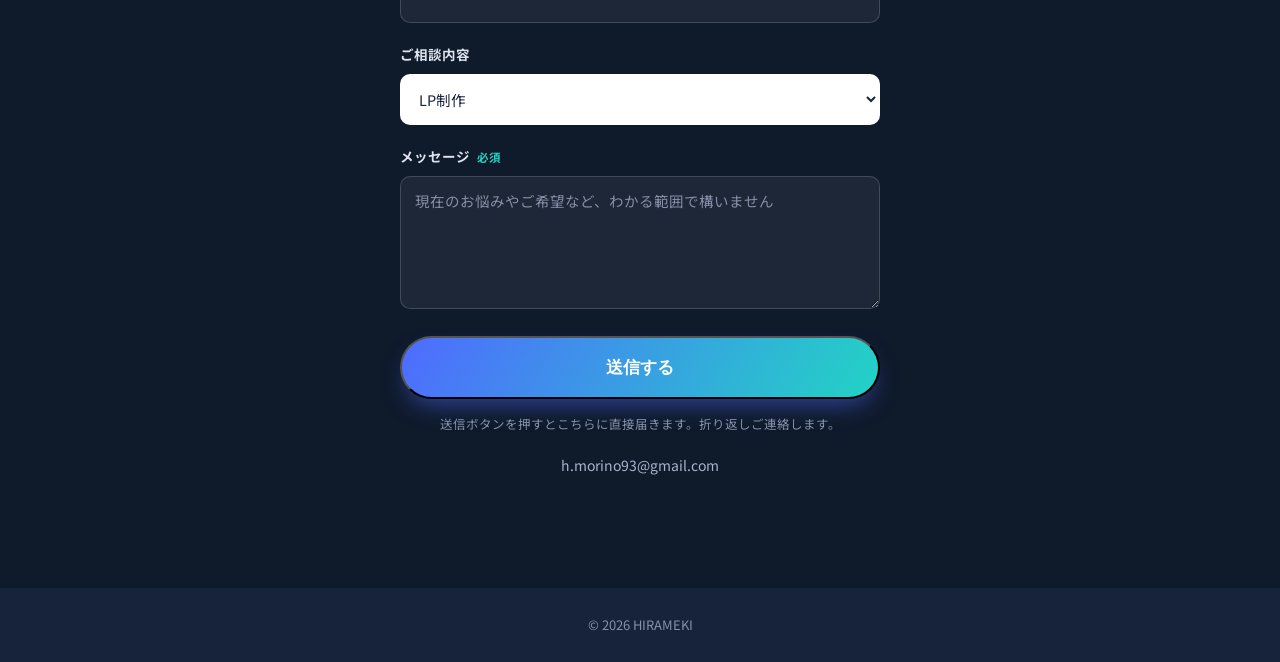
==== commit 57050ccc: "お問い合わせフォームをWeb3Forms経由の実送信に切り替え mailtoはGmailをブラウザでしか使わない訪問者では開かないケースがあるため、 バックエンド不要のWeb3Forms APIで直接" ====
--- a/index.html
+++ b/index.html
@@ -445,6 +445,10 @@
       <p class="reveal light contact-lead">LP・HP制作、動画/画像素材、業務効率化について、些細なことでもお問い合わせください。</p>
 
       <form class="contact-form reveal" id="contactForm">
+        <input type="hidden" name="access_key" value="786aaac8-8c21-4b56-9b35-447ce0ef0fb3">
+        <input type="hidden" name="subject" value="【HIRAMEKI】ポートフォリオサイトからのお問い合わせ">
+        <input type="checkbox" name="botcheck" class="botcheck" tabindex="-1" autocomplete="off">
+
         <div class="form-row">
           <label for="cfName">お名前 <span class="req">必須</span></label>
           <input type="text" id="cfName" name="name" required autocomplete="name">
@@ -467,10 +471,10 @@
           <label for="cfMessage">メッセージ <span class="req">必須</span></label>
           <textarea id="cfMessage" name="message" rows="5" required placeholder="現在のお悩みやご希望など、わかる範囲で構いません"></textarea>
         </div>
-        <button type="submit" class="btn btn-primary btn-large">
-          この内容でメールを作成する
+        <button type="submit" class="btn btn-primary btn-large" id="cfSubmit">
+          送信する
         </button>
-        <p class="form-note">送信ボタンを押すと、入力内容を差し込んだ状態でお使いのメールソフトが開きます。そのまま送信すれば完了です。</p>
+        <p class="form-note" id="cfNote">送信ボタンを押すとこちらに直接届きます。折り返しご連絡します。</p>
       </form>
 
       <p class="contact-mail reveal">h.morino93@gmail.com</p>
--- a/style.css
+++ b/style.css
@@ -335,9 +335,17 @@
 .form-row textarea:focus{outline:2px solid var(--accent-2);outline-offset:1px;}
 .form-row input::placeholder,
 .form-row textarea::placeholder{color:#8590a8;}
-.form-row select{color-scheme:dark;}
+/* Native <select> popup styling is unreliable across browsers when the
+   closed box is dark-on-dark, so the select itself uses a plain light
+   theme instead of fighting each browser's option-list rendering. */
+.form-row select{background:#ffffff;color:#16233d;}
+.form-row select option{color:#16233d;background:#ffffff;}
 .contact-form .btn{width:100%;}
+.contact-form .btn:disabled{opacity:.7;cursor:default;}
+.botcheck{position:absolute;left:-9999px;opacity:0;pointer-events:none;}
 .form-note{margin-top:14px;font-size:12.5px;color:#8590a8;text-align:center;}
+.form-note-success{color:var(--accent-2);font-size:15px;font-weight:700;}
+.form-note-error{color:#ff8a75;}
 
 /* ---------- Footer ---------- */
 .site-footer{background:var(--navy-2);color:#8590a8;padding:26px 0;}
